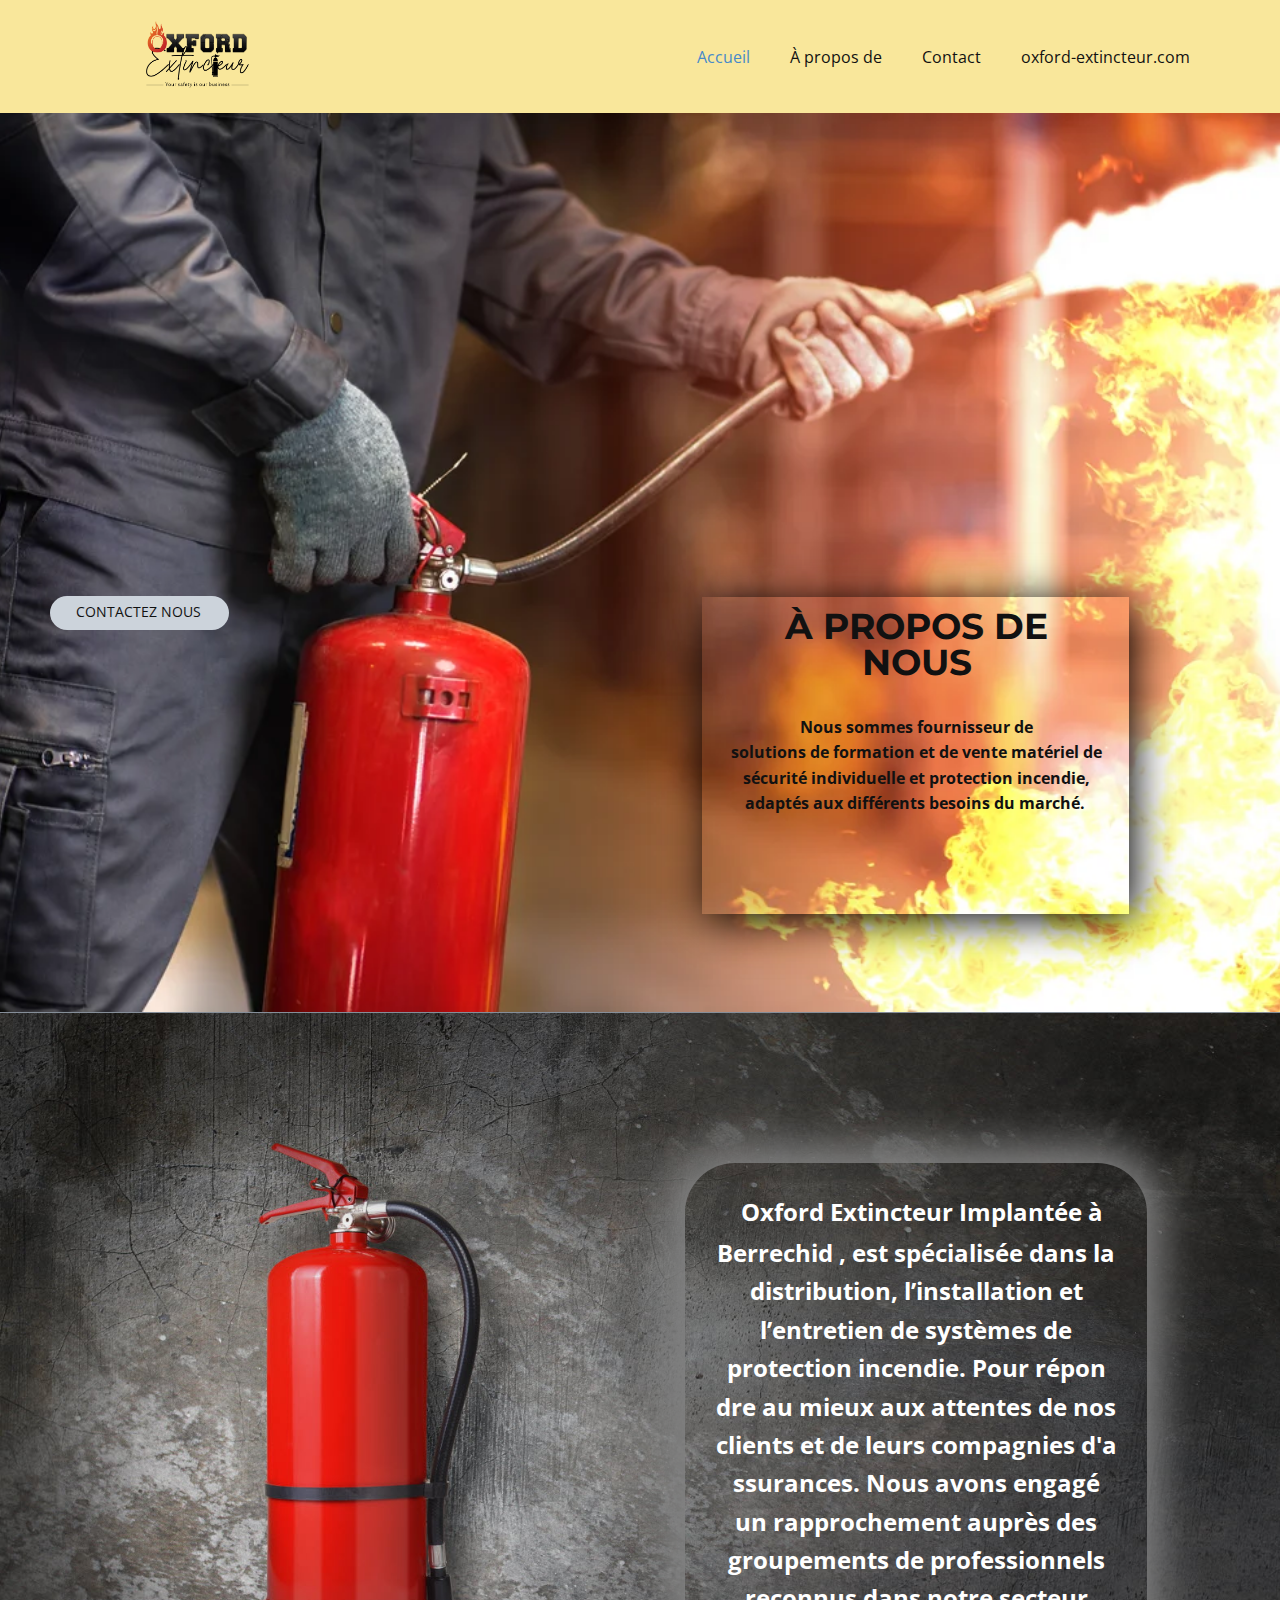
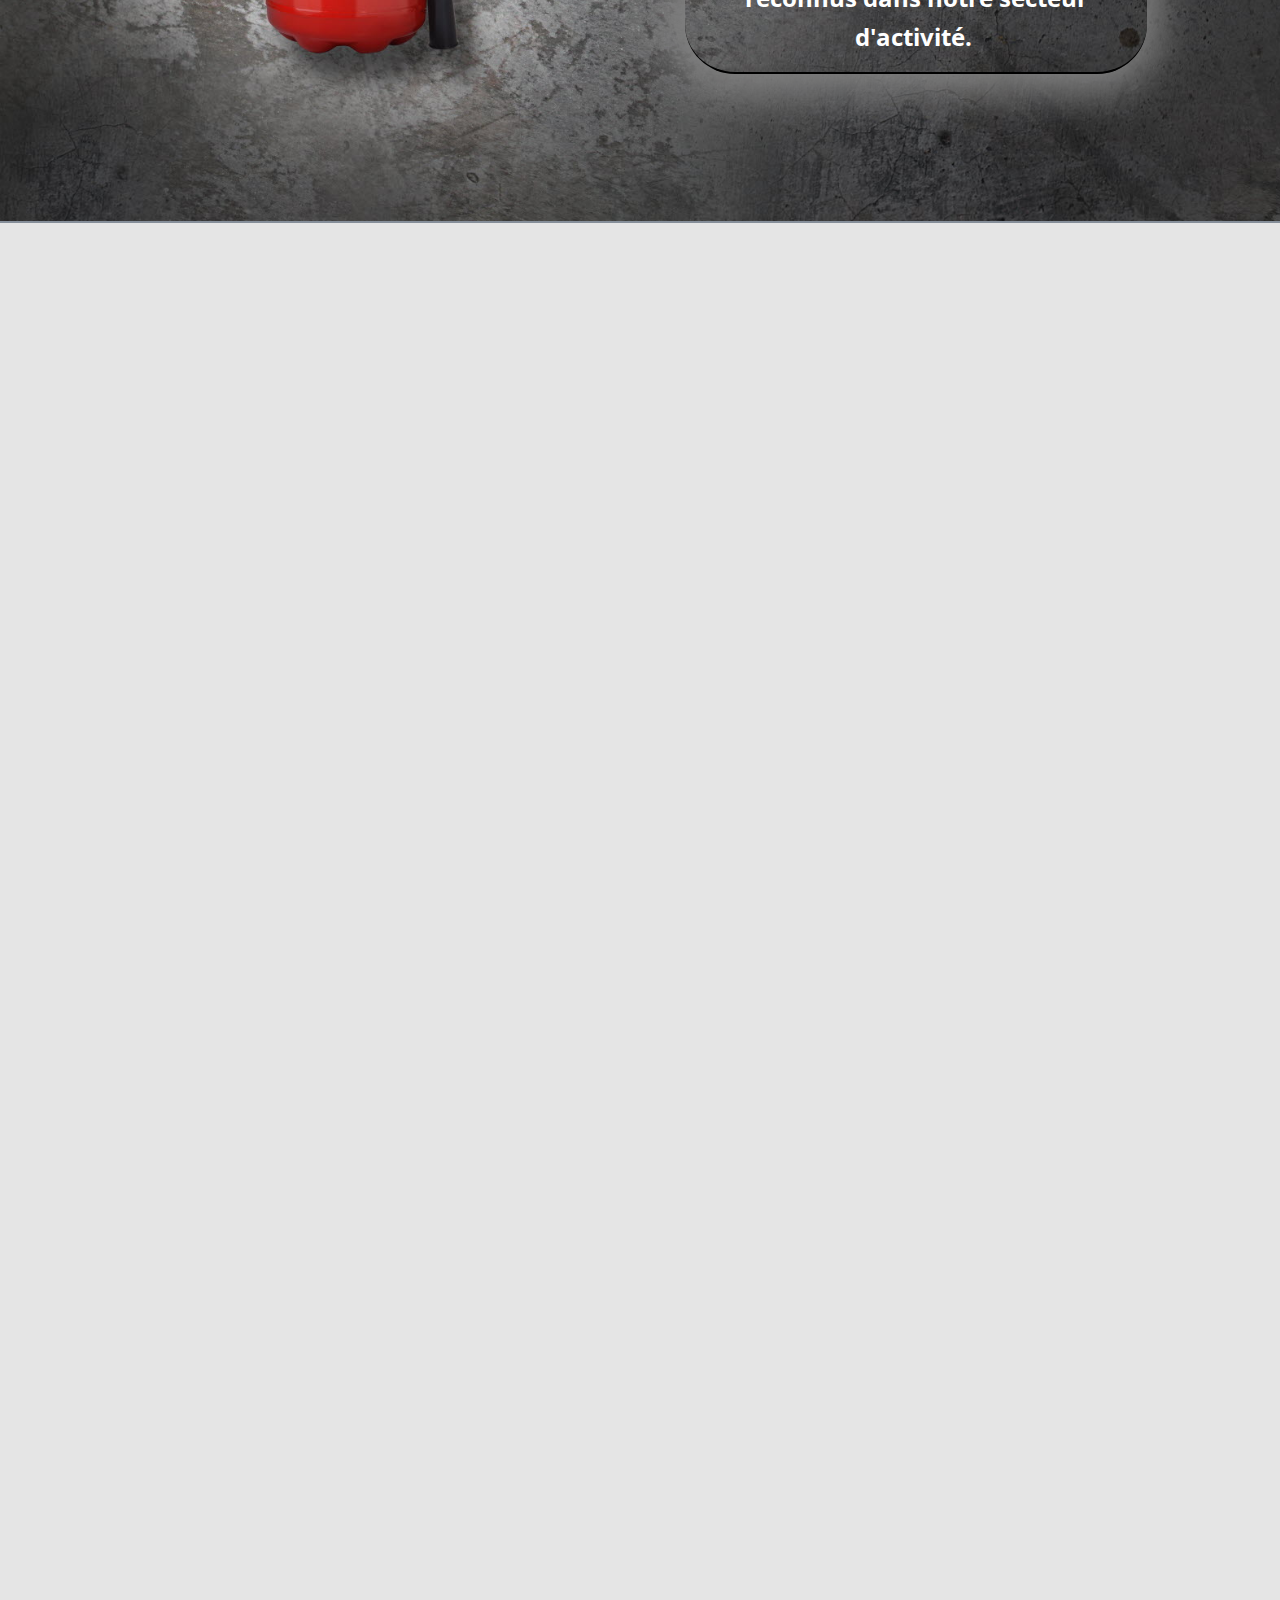
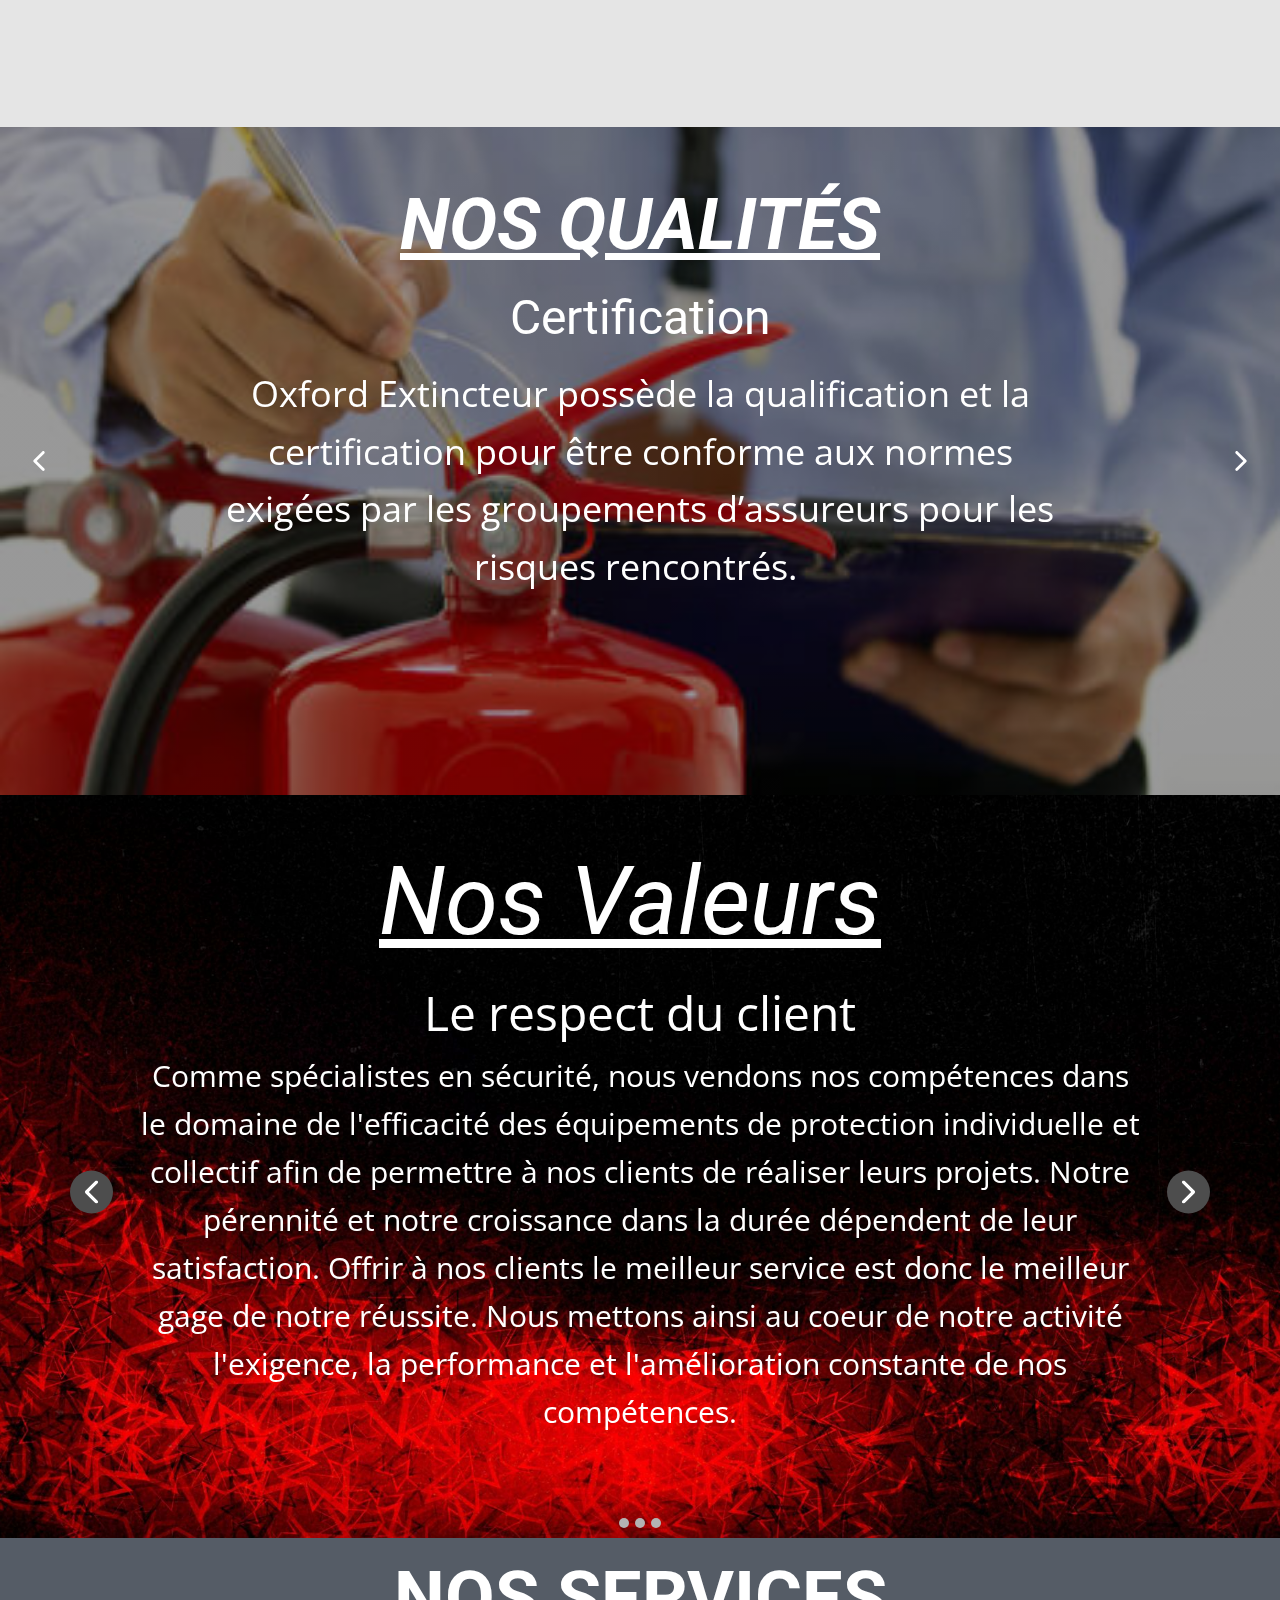
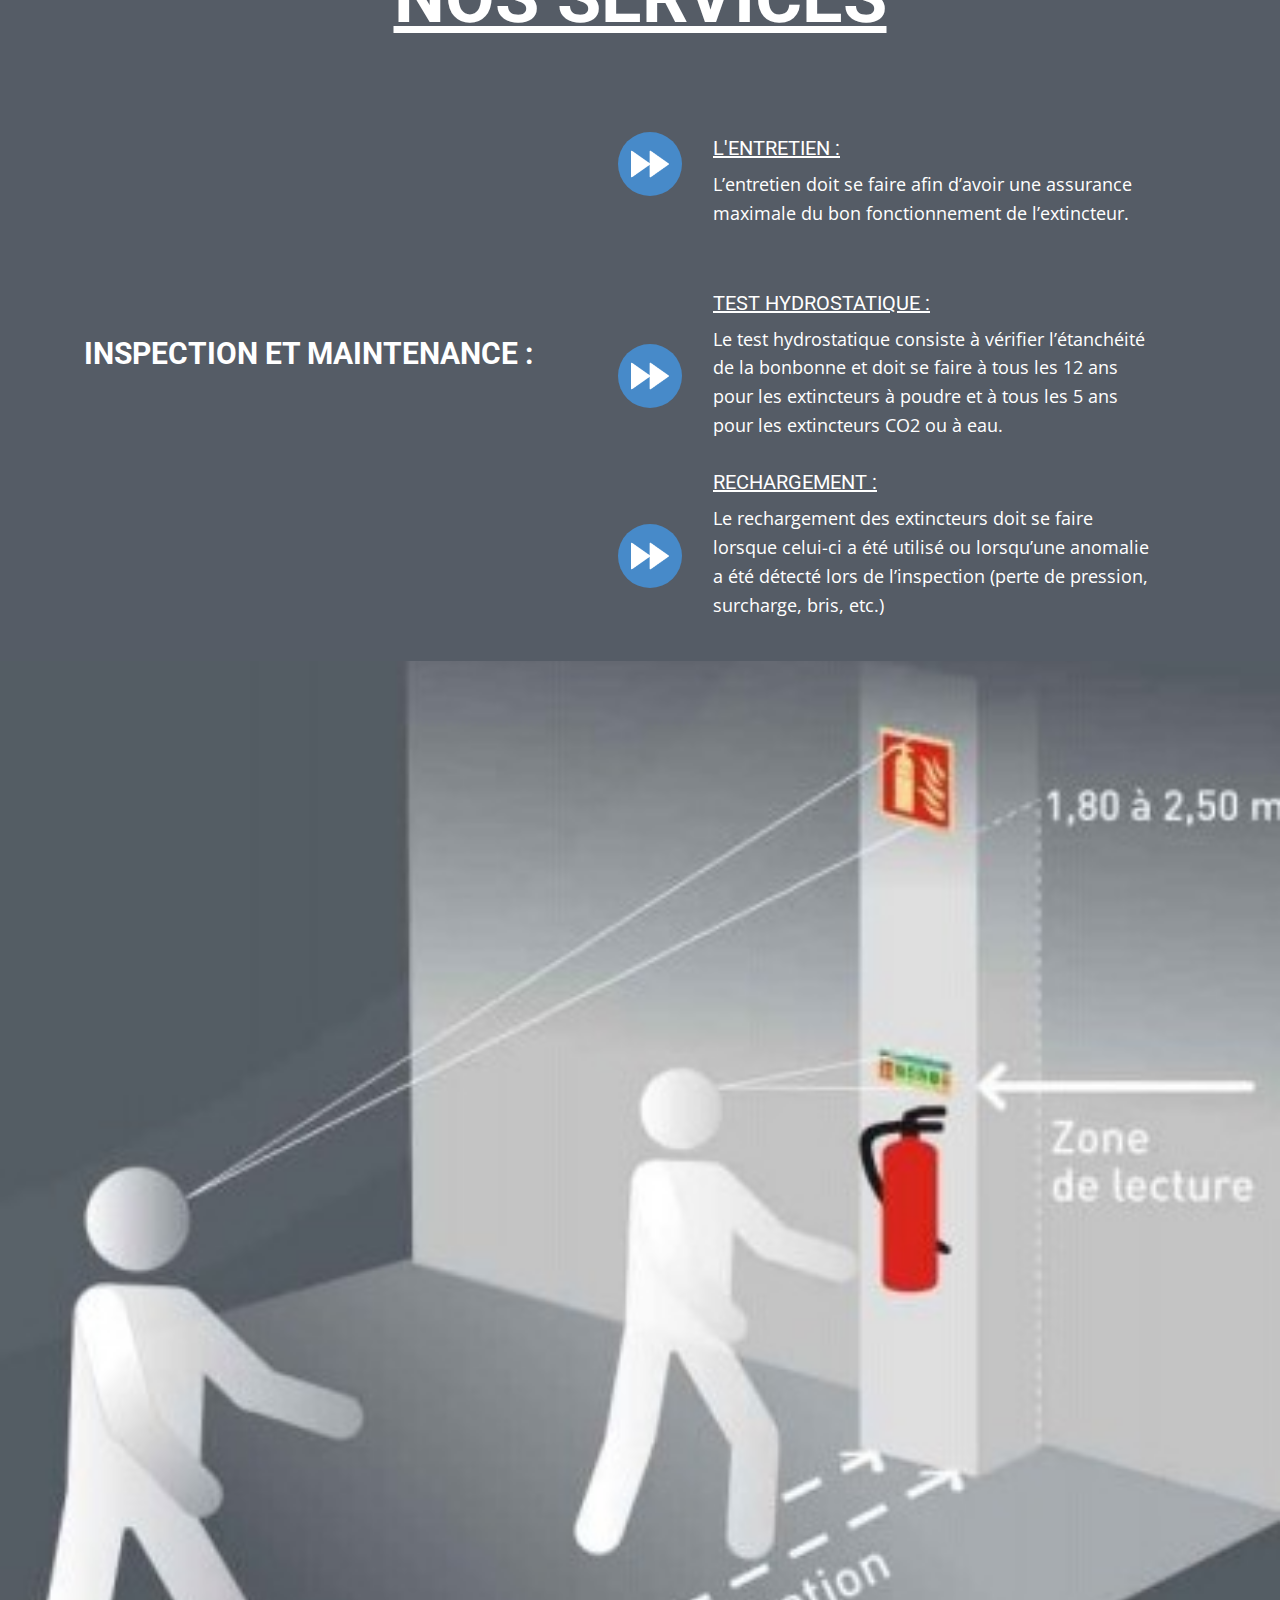
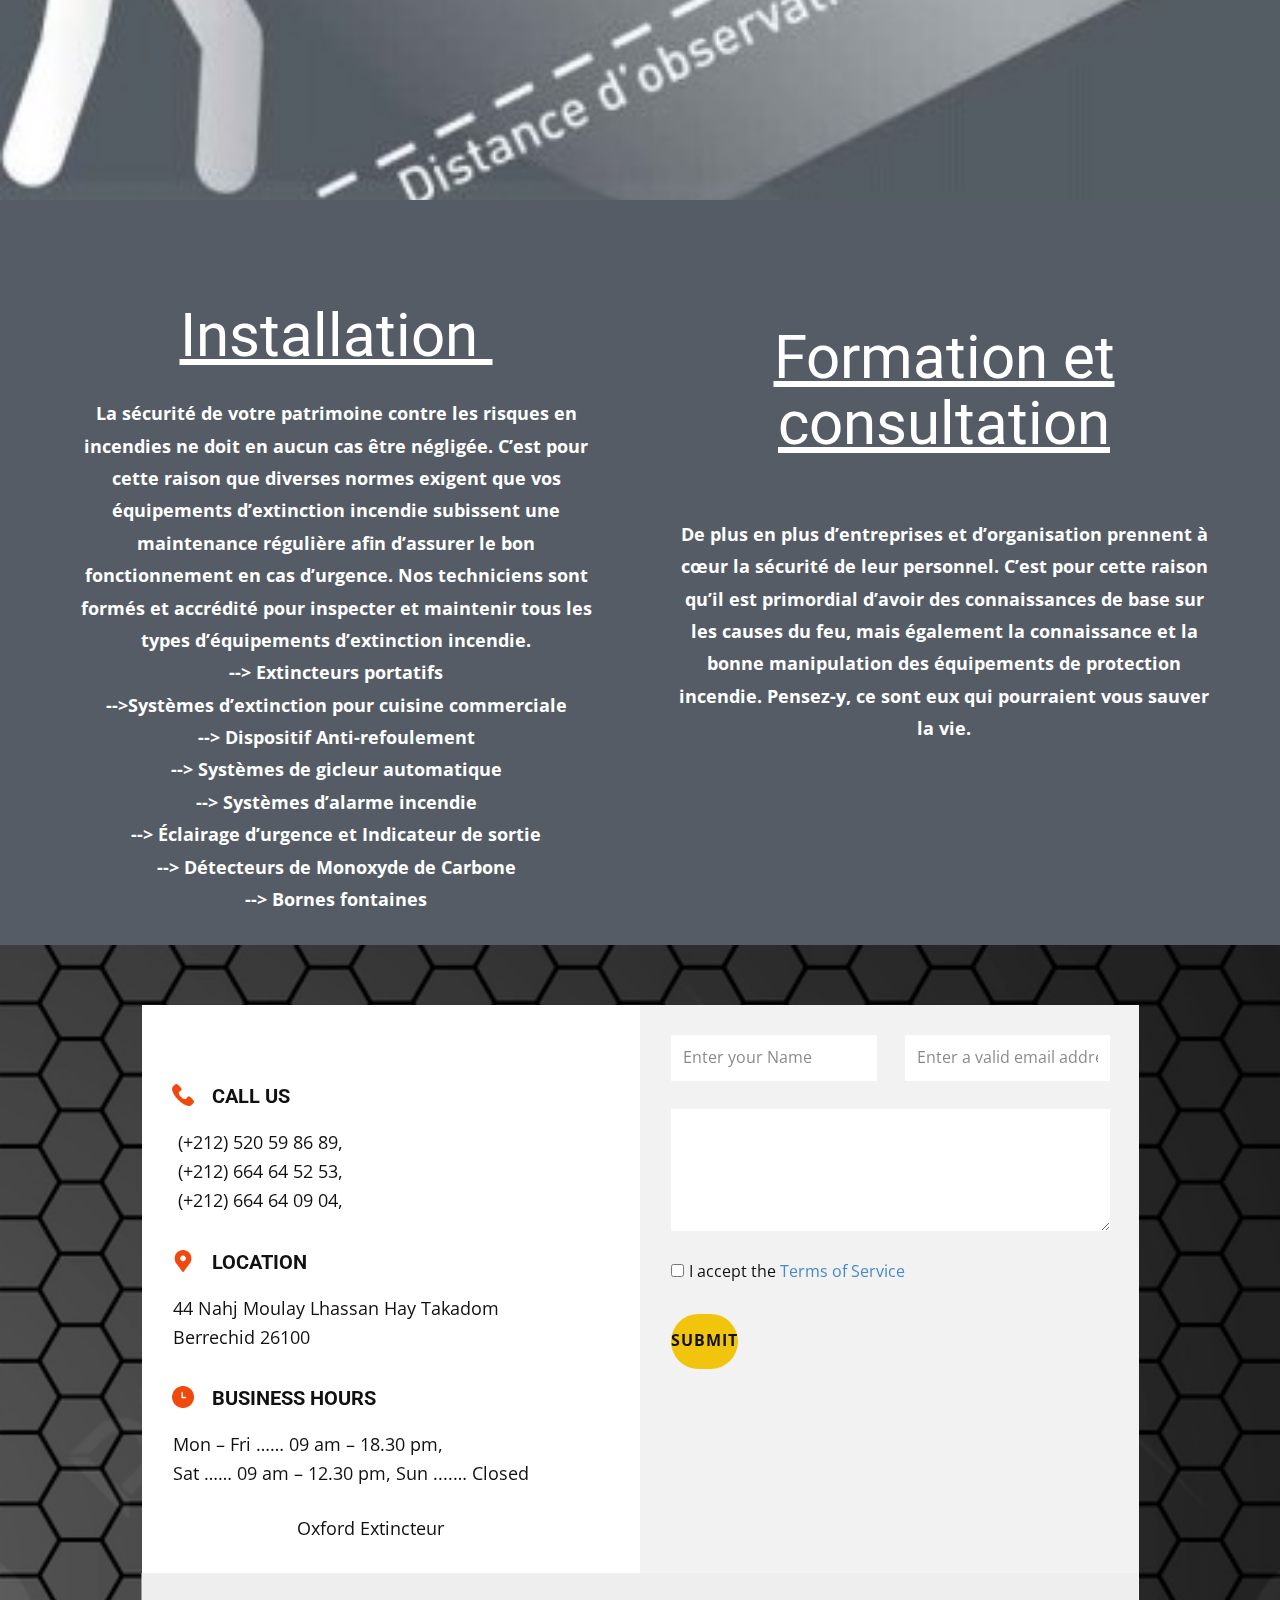
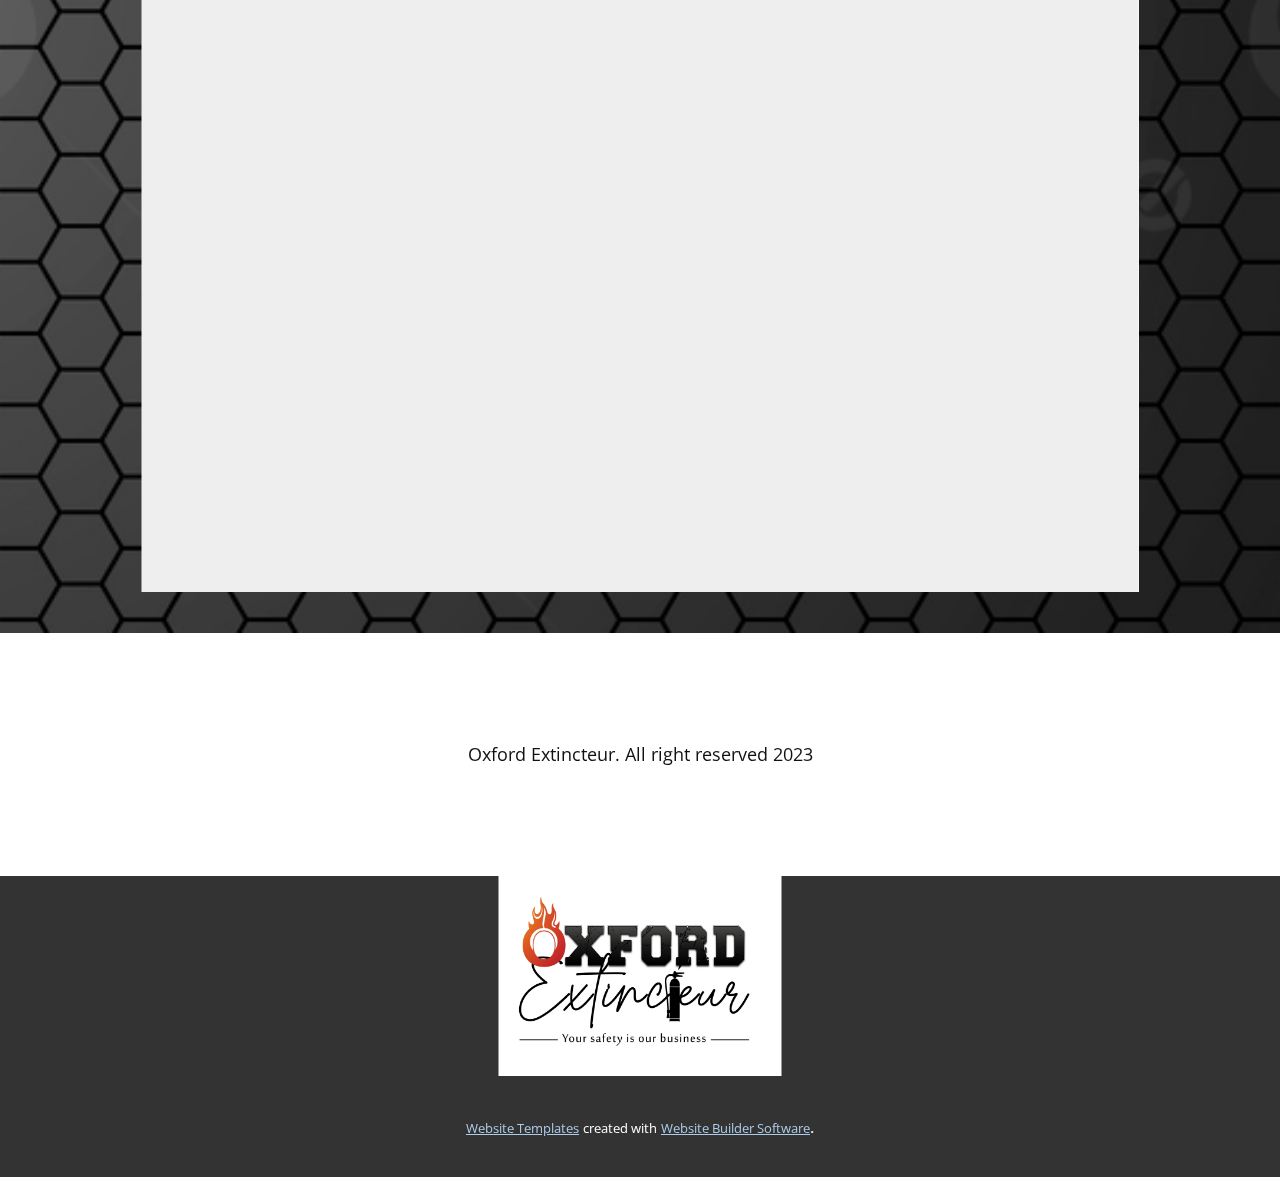
==== Accueil.html @ 71be95d6 "mycomm" ====
<!DOCTYPE html>
<html style="font-size: 16px;" lang="fr"><head>
    <meta name="viewport" content="width=device-width, initial-scale=1.0">
    <meta charset="utf-8">
    <meta name="keywords" content="Plan. Perform. Inspire., Analysis, Planning, Design, Building, Seattle FireDepartment, Follow Us">
    <meta name="description" content="">
    <title>Accueil</title>
    <link rel="stylesheet" href="nicepage.css" media="screen">
<link rel="stylesheet" href="Accueil.css" media="screen">
    <script class="u-script" type="text/javascript" src="jquery.js" defer=""></script>
    <script class="u-script" type="text/javascript" src="nicepage.js" defer=""></script>
    <meta name="generator" content="Nicepage 5.7.9, nicepage.com">
    <meta name="referrer" content="origin">
    <link id="u-theme-google-font" rel="stylesheet" href="https://fonts.googleapis.com/css?family=Roboto:100,100i,300,300i,400,400i,500,500i,700,700i,900,900i|Open+Sans:300,300i,400,400i,500,500i,600,600i,700,700i,800,800i">
    <link id="u-page-google-font" rel="stylesheet" href="https://fonts.googleapis.com/css?family=Montserrat:100,100i,200,200i,300,300i,400,400i,500,500i,600,600i,700,700i,800,800i,900,900i|Playfair+Display:400,400i,500,500i,600,600i,700,700i,800,800i,900,900i">
    
    
    
    
    
    
    
    
    
    
    <script type="application/ld+json">{
		"@context": "http://schema.org",
		"@type": "Organization",
		"name": "",
		"logo": "images/PNG-Noir.png"
}</script>
    <meta name="theme-color" content="#478ac9">
    <meta property="og:title" content="Accueil">
    <meta property="og:type" content="website">
  <meta data-intl-tel-input-cdn-path="intlTelInput/"></head>
  <body class="u-body u-xl-mode" data-lang="fr"><header class="u-clearfix u-header u-palette-3-light-2 u-header" id="sec-487e"><div class="u-clearfix u-sheet u-sheet-1">
        <a href="https://nicepage.com" class="u-image u-logo u-image-1" data-image-width="11577" data-image-height="8193">
          <img src="images/PNG-Noir.png" class="u-logo-image u-logo-image-1">
        </a>
        <nav class="u-menu u-menu-one-level u-offcanvas u-menu-1">
          <div class="menu-collapse" style="font-size: 1rem; letter-spacing: 0px;">
            <a class="u-button-style u-custom-left-right-menu-spacing u-custom-padding-bottom u-custom-top-bottom-menu-spacing u-nav-link u-text-active-palette-1-base u-text-hover-palette-2-base" href="#">
              <svg class="u-svg-link" viewBox="0 0 24 24"><use xmlns:xlink="http://www.w3.org/1999/xlink" xlink:href="#menu-hamburger"></use></svg>
              <svg class="u-svg-content" version="1.1" id="menu-hamburger" viewBox="0 0 16 16" x="0px" y="0px" xmlns:xlink="http://www.w3.org/1999/xlink" xmlns="http://www.w3.org/2000/svg"><g><rect y="1" width="16" height="2"></rect><rect y="7" width="16" height="2"></rect><rect y="13" width="16" height="2"></rect>
</g></svg>
            </a>
          </div>
          <div class="u-custom-menu u-nav-container">
            <ul class="u-nav u-unstyled u-nav-1"><li class="u-nav-item"><a class="u-button-style u-nav-link u-text-active-palette-1-base u-text-hover-palette-2-base" href="Accueil.html" style="padding: 10px 20px;">Accueil</a>
</li><li class="u-nav-item"><a class="u-button-style u-nav-link u-text-active-palette-1-base u-text-hover-palette-2-base" href="oxford-extincteur.com" style="padding: 10px 20px;">À propos de</a>
</li><li class="u-nav-item"><a class="u-button-style u-nav-link u-text-active-palette-1-base u-text-hover-palette-2-base" href="tel:0520598689" style="padding: 10px 20px;">Contact</a>
</li><li class="u-nav-item"><a class="u-button-style u-nav-link u-text-active-palette-1-base u-text-hover-palette-2-base" href="Page-1.html" style="padding: 10px 20px;">oxford-extincteur.com</a>
</li></ul>
          </div>
          <div class="u-custom-menu u-nav-container-collapse">
            <div class="u-black u-container-style u-inner-container-layout u-opacity u-opacity-95 u-sidenav">
              <div class="u-inner-container-layout u-sidenav-overflow">
                <div class="u-menu-close"></div>
                <ul class="u-align-center u-nav u-popupmenu-items u-unstyled u-nav-2"><li class="u-nav-item"><a class="u-button-style u-nav-link" href="Accueil.html">Accueil</a>
</li><li class="u-nav-item"><a class="u-button-style u-nav-link" href="oxford-extincteur.com">À propos de</a>
</li><li class="u-nav-item"><a class="u-button-style u-nav-link" href="tel:0520598689">Contact</a>
</li><li class="u-nav-item"><a class="u-button-style u-nav-link" href="Page-1.html">oxford-extincteur.com</a>
</li></ul>
              </div>
            </div>
            <div class="u-black u-menu-overlay u-opacity u-opacity-70"></div>
          </div>
        </nav>
      </div></header>
    <section class="u-clearfix u-image u-section-1" id="carousel_f0d8" data-image-width="1000" data-image-height="668">
      <div class="u-clearfix u-sheet u-sheet-1">
        <a href="tel:0520598689" class="u-btn u-btn-round u-button-style u-hover-palette-4-base u-palette-5-light-1 u-radius-50 u-btn-1">Contactez nous</a>
        <div class="u-align-center u-container-style u-group u-shape-rectangle u-group-1">
          <div class="u-container-layout u-valign-top u-container-layout-1">
            <h3 class="u-custom-font u-font-montserrat u-text u-text-1">à propos de Nous</h3>
            <p class="u-hover-feature u-text u-text-2"> Nous sommes&nbsp;fournisseur de solutions&nbsp;de&nbsp;formation&nbsp;et de vente&nbsp;matériel de sécurité individuelle&nbsp;et protection incendie,
adaptés aux différents besoins du marché.&nbsp;</p>
          </div>
        </div>
      </div>
      
    </section>
    <section class="u-align-center u-clearfix u-palette-5-dark-1 u-valign-middle u-section-2" id="carousel_028d">
      <div class="u-clearfix u-expanded-width u-layout-wrap u-layout-wrap-1">
        <div class="u-gutter-0 u-layout" style="">
          <div class="u-layout-row" style="">
            <div class="u-align-center u-container-style u-layout-cell u-palette-5-dark-1 u-size-60 u-layout-cell-1" data-animation-name="" data-animation-duration="0" data-animation-direction="">
              <div class="u-container-layout u-container-layout-1">
                <img class="u-expanded-width u-image u-image-1" src="images/arriereplan2.jpg" data-image-width="1600" data-image-height="993">
                <div class="u-border-2 u-border-black u-border-no-left u-border-no-right u-border-no-top u-container-style u-group u-preserve-proportions u-radius-50 u-shape-round u-group-1">
                  <div class="u-container-layout u-container-layout-2">
                    <p class="u-align-center u-text u-text-default u-text-1"><span class="u-icon"></span> &nbsp;​ Oxford Extincteur Implantée à Berrechid , est spécialisée dans la
di​stribution, l’installation et l’entretien de systèmes de protection incendie.
Pour rép​on​dre au mieux aux attentes de nos clients et de
leurs compagnies d'a​ssurances. Nous avons engagé un rapprochement auprès des
groupements de professionnels reconnus dans notre secteur d'activité.&nbsp;
                    </p>
                  </div>
                </div>
              </div>
            </div>
          </div>
        </div>
      </div>
    </section>
    <section class="u-align-center u-clearfix u-grey-10 u-section-3" id="carousel_981c">
      <div class="u-clearfix u-sheet u-sheet-1">
        <div class="u-shape u-shape-svg u-text-custom-color-1 u-shape-1" data-animation-name="customAnimationIn" data-animation-duration="1000" data-animation-delay="250">
          <svg class="u-svg-link" preserveAspectRatio="none" viewBox="0 0 160 160" style=""><use xmlns:xlink="http://www.w3.org/1999/xlink" xlink:href="#svg-a0bf"></use></svg>
          <svg xmlns="http://www.w3.org/2000/svg" xmlns:xlink="http://www.w3.org/1999/xlink" version="1.1" xml:space="preserve" class="u-svg-content" viewBox="0 0 160 160" x="0px" y="0px" id="svg-a0bf" style="enable-background:new 0 0 160 160;"><path d="M80,30c27.6,0,50,22.4,50,50s-22.4,50-50,50s-50-22.4-50-50S52.4,30,80,30 M80,0C35.8,0,0,35.8,0,80s35.8,80,80,80
	s80-35.8,80-80S124.2,0,80,0L80,0z"></path></svg>
        </div>
        <div class="u-border-20 u-border-custom-color-1 u-image u-image-circle u-preserve-proportions u-image-1" data-image-width="4288" data-image-height="2848" data-animation-name="customAnimationIn" data-animation-duration="1750" data-animation-direction=""></div>
        <div class="u-grey-90 u-shape u-shape-circle u-shape-2" data-animation-name="customAnimationIn" data-animation-duration="1500" data-animation-delay="500"></div>
        <div class="u-align-center u-container-align-center-lg u-container-align-center-md u-container-align-center-sm u-container-align-center-xl u-container-style u-group u-shape-rectangle u-group-1" data-animation-name="customAnimationIn" data-animation-duration="1500" data-animation-delay="250">
          <div class="u-container-layout u-container-layout-1">
            <h1 class="u-align-center u-text u-text-body-alt-color u-text-1"><b><u>Notre</u></b><u>&nbsp;vision</u>&nbsp;
            </h1>
            <p class="u-align-center u-large-text u-text u-text-body-alt-color u-text-variant u-text-2">Nous voulons faire &nbsp;non
seulement un fournisseur d’extincteurs de qualité mais aussi le premier
partenaire de la sécurité incendie au Maroc. Pour cela, nous sommes constamment
en train de développer notre offre en adaptant nos solutions aux spécifications
des clients et à l’évolution du marché. Cette relation de partenariat couvre
aussi du contenu utile et des recommandations spécifiques aux secteurs
d’activités de notre clientèle, afin de garder une relation pérenne et
encourager nos partenaires à devenir à leur tour des acteurs de la sécurité
anti-incendie.&nbsp;<br>
              <br>
              <br>&nbsp;&nbsp;
            </p>
          </div>
        </div>
        <div class="u-shape u-shape-svg u-text-custom-color-1 u-shape-3" data-animation-name="customAnimationIn" data-animation-duration="1250" data-animation-delay="500">
          <svg class="u-svg-link" preserveAspectRatio="none" viewBox="0 0 160 160" style=""><use xmlns:xlink="http://www.w3.org/1999/xlink" xlink:href="#svg-2818"></use></svg>
          <svg xmlns="http://www.w3.org/2000/svg" xmlns:xlink="http://www.w3.org/1999/xlink" version="1.1" xml:space="preserve" class="u-svg-content" viewBox="0 0 160 160" x="0px" y="0px" id="svg-2818" style="enable-background:new 0 0 160 160;"><path d="M80,30c27.6,0,50,22.4,50,50s-22.4,50-50,50s-50-22.4-50-50S52.4,30,80,30 M80,0C35.8,0,0,35.8,0,80s35.8,80,80,80
	s80-35.8,80-80S124.2,0,80,0L80,0z"></path></svg>
        </div>
      </div>
    </section>
    <section class="u-align-center u-clearfix u-valign-middle-xs u-section-4" id="sec-8fe6">
      <div id="carousel-bd35" data-interval="5000" data-u-ride="carousel" class="u-carousel u-carousel-duration-7250 u-expanded-width u-slider u-slider-1">
        <ol class="u-absolute-hcenter u-carousel-indicators u-hidden u-carousel-indicators-1">
          <li data-u-target="#carousel-bd35" class="u-active u-grey-30" data-u-slide-to="0"></li>
          <li data-u-target="#carousel-bd35" class="u-grey-30" data-u-slide-to="1"></li>
          <li data-u-target="#carousel-bd35" class="u-grey-30" data-u-slide-to="2"></li>
        </ol>
        <div class="u-carousel-inner" role="listbox">
          <div class="u-active u-align-center u-carousel-item u-container-style u-image u-shading u-slide u-image-1" data-image-width="458" data-image-height="254">
            <div class="u-container-layout u-container-layout-1">
              <h1 class="u-text u-text-1">Nos qualités</h1>
              <h2 class="u-text u-text-default u-text-2"> Certification </h2>
              <p class="u-text u-text-3">Oxford Extincteur possède la qualification et la certification pour être conforme aux
normes exigées par les groupements d’assureurs pour les risques rencontrés.&nbsp;</p>
            </div>
          </div>
          <div class="u-align-center u-carousel-item u-container-style u-image u-shading u-slide u-image-2" data-image-width="850" data-image-height="567">
            <div class="u-container-layout u-container-layout-2">
              <h1 class="u-text u-text-4">Nos qualités</h1>
              <h2 class="u-text u-text-5"> La Structure</h2>
              <p class="u-text u-text-6">Depuis sa fondation, nous
avons su nous démarquer de la compétition par nos produits de grande qualité.
Notre toute petite éq​​uipe de travail a dû travailler avec acharnement afin de
donner le service le plus complet possible.</p>
            </div>
          </div>
          <div class="u-carousel-item u-container-style u-expanded-width u-image u-slide u-image-3" data-image-width="2560" data-image-height="1145">
            <div class="u-container-layout u-container-layout-3">
              <h1 class="u-align-center u-text u-text-body-alt-color u-text-7">Nos qualités</h1>
              <h2 class="u-text u-text-body-alt-color u-text-default u-text-8"> La Spécialisation</h2>
              <p class="u-text u-text-body-alt-color u-text-9">Oxford Extincteur est spécialisé dans la
réparation, l’entretien et la vérification d’équipements de protection tel qu’extincteur
portatif, système d’alarme incendie, système automatique de cuisine, éclairage
d’urgence, gicleur automatique et la canalisation incendie.</p>
            </div>
          </div>
        </div>
        <a class="u-absolute-vcenter u-carousel-control u-carousel-control-prev u-hidden-sm u-hidden-xs u-spacing-9 u-carousel-control-1" href="#carousel-bd35" role="button" data-u-slide="prev">
          <span aria-hidden="true">
            <svg viewBox="0 0 451.847 451.847"><path d="M97.141,225.92c0-8.095,3.091-16.192,9.259-22.366L300.689,9.27c12.359-12.359,32.397-12.359,44.751,0
c12.354,12.354,12.354,32.388,0,44.748L173.525,225.92l171.903,171.909c12.354,12.354,12.354,32.391,0,44.744
c-12.354,12.365-32.386,12.365-44.745,0l-194.29-194.281C100.226,242.115,97.141,234.018,97.141,225.92z"></path></svg>
          </span>
          <span class="sr-only">
            <svg viewBox="0 0 451.847 451.847"><path d="M97.141,225.92c0-8.095,3.091-16.192,9.259-22.366L300.689,9.27c12.359-12.359,32.397-12.359,44.751,0
c12.354,12.354,12.354,32.388,0,44.748L173.525,225.92l171.903,171.909c12.354,12.354,12.354,32.391,0,44.744
c-12.354,12.365-32.386,12.365-44.745,0l-194.29-194.281C100.226,242.115,97.141,234.018,97.141,225.92z"></path></svg>
          </span>
        </a>
        <a class="u-absolute-vcenter u-carousel-control u-carousel-control-next u-hidden-sm u-hidden-xs u-spacing-9 u-carousel-control-2" href="#carousel-bd35" role="button" data-u-slide="next">
          <span aria-hidden="true">
            <svg viewBox="0 0 451.846 451.847"><path d="M345.441,248.292L151.154,442.573c-12.359,12.365-32.397,12.365-44.75,0c-12.354-12.354-12.354-32.391,0-44.744
L278.318,225.92L106.409,54.017c-12.354-12.359-12.354-32.394,0-44.748c12.354-12.359,32.391-12.359,44.75,0l194.287,194.284
c6.177,6.18,9.262,14.271,9.262,22.366C354.708,234.018,351.617,242.115,345.441,248.292z"></path></svg>
          </span>
          <span class="sr-only">
            <svg viewBox="0 0 451.846 451.847"><path d="M345.441,248.292L151.154,442.573c-12.359,12.365-32.397,12.365-44.75,0c-12.354-12.354-12.354-32.391,0-44.744
L278.318,225.92L106.409,54.017c-12.354-12.359-12.354-32.394,0-44.748c12.354-12.359,32.391-12.359,44.75,0l194.287,194.284
c6.177,6.18,9.262,14.271,9.262,22.366C354.708,234.018,351.617,242.115,345.441,248.292z"></path></svg>
          </span>
        </a>
      </div>
      <style data-mode="XXL">@media (max-width: 0px) {
  .u-block-57dd-2 {
    min-height: 613px;
  }
  .u-section-4 .u-slider-1 {
    width: 758px;
    min-height: 478px;
    height: auto;
    margin-top: 60px;
    margin-bottom: 60px;
    margin-left: auto;
    margin-right: auto;
  }
  .u-section-4 .u-carousel-indicators-1 {
    position: absolute;
    bottom: 10px;
    width: auto;
    height: auto;
  }
  .u-section-4 .u-image-1 {
    background-image: linear-gradient(0deg, rgba(0,0,0,0.4), rgba(0,0,0,0.4)), url("[data-uri]");
    background-position: 50% 50%;
  }
  .u-section-4 .u-container-layout-1 {
    padding-top: 30px;
    padding-bottom: 30px;
    padding-left: 60px;
    padding-right: 60px;
  }
  .u-section-4 .u-text-2 {
    margin-top: 0;
    margin-bottom: 0;
    margin-left: auto;
    margin-right: auto;
  }
  .u-section-4 .u-text-3 {
    width: 409px;
    margin-top: 20px;
    margin-left: auto;
    margin-right: auto;
    margin-bottom: 0;
  }
  .u-block-57dd-34 {
    border-style: none;
    font-weight: 700;
    text-transform: uppercase;
    font-size: 0.875rem;
    letter-spacing: 1px;
    background-image: none;
    margin-top: 30px;
    margin-left: auto;
    margin-right: auto;
    margin-bottom: 0;
  }
  .u-section-4 .u-image-2 {
    background-image: linear-gradient(0deg, rgba(0,0,0,0.4), rgba(0,0,0,0.4)), url("[data-uri]");
    background-position: 50% 50%;
  }
  .u-section-4 .u-container-layout-2 {
    padding-top: 30px;
    padding-bottom: 30px;
    padding-left: 60px;
    padding-right: 60px;
  }
  .u-section-4 .u-text-5 {
    margin-top: 0;
    margin-bottom: 0;
    margin-left: auto;
    margin-right: auto;
  }
  .u-section-4 .u-text-6 {
    width: 409px;
    margin-top: 20px;
    margin-left: auto;
    margin-right: auto;
    margin-bottom: 0;
  }
  .u-block-57dd-39 {
    border-style: none;
    font-weight: 700;
    text-transform: uppercase;
    font-size: 0.875rem;
    letter-spacing: 1px;
    background-image: none;
    margin-top: 30px;
    margin-left: auto;
    margin-right: auto;
    margin-bottom: 0;
  }
  .u-section-4 .u-carousel-control-1 {
    width: 38px;
    height: 38px;
    background-image: none;
    left: -58px;
    position: absolute;
    right: auto;
  }
  .u-section-4 .u-carousel-control-2 {
    width: 38px;
    height: 38px;
    background-image: none;
    left: auto;
    position: absolute;
    right: -58px;
  }
}</style>
    </section>
    <section class="u-align-center u-clearfix u-image u-section-5" id="sec-6531" data-image-width="4000" data-image-height="2250">
      <div class="u-clearfix u-sheet u-valign-bottom-xs u-sheet-1">
        <div id="carousel-5989" data-interval="5000" data-u-ride="carousel" class="u-carousel u-carousel-duration-7250 u-carousel-left u-expanded-width u-slider u-slider-1">
          <ol class="u-absolute-hcenter u-carousel-indicators u-carousel-indicators-1">
            <li data-u-target="#carousel-5989" class="u-active u-grey-30 u-shape-circle" data-u-slide-to="0" style="width: 10px; height: 10px;"></li>
            <li data-u-target="#carousel-5989" class="u-grey-30 u-shape-circle" data-u-slide-to="1" style="width: 10px; height: 10px;"></li>
            <li data-u-target="#carousel-5989" class="u-grey-30 u-shape-circle" data-u-slide-to="2" style="width: 10px; height: 10px;"></li>
          </ol>
          <div class="u-carousel-inner" role="listbox" style="">
            <div class="u-active u-align-center u-carousel-item u-container-style u-slide">
              <div class="u-container-layout u-container-layout-1">
                <h1 class="u-text u-text-body-alt-color u-title u-text-1"> Nos Valeurs<span style="font-style: italic;"></span>
                </h1>
                <p class="u-large-text u-text u-text-body-alt-color u-text-variant u-text-2">
                  <span style="font-size: 3rem;"> Le respect du client</span>
                  <br>
                  <span style="font-size: 1.875rem;">Comme spécialistes en sécurité,
nous vendons nos compétences dans le domaine de l'efficacité des équipements de
protection individuelle et collectif afin de permettre à nos clients de
réaliser leurs projets.
Notre pérennité et notre
croissance dans la durée dépendent de leur satisfaction. Offrir à nos clients
le meilleur service est donc le meilleur gage de notre réussite.
Nous
mettons ainsi au coeur de notre activité l'exigence, la performance et
l'amélioration constante de nos compétences.</span>
                </p>
              </div>
            </div>
            <div class="u-align-center u-carousel-item u-container-style u-slide">
              <div class="u-container-layout u-container-layout-2">
                <h1 class="u-text u-text-body-alt-color u-title u-text-3"> Nos Valeurs<span style="font-style: italic;"></span>
                </h1>
                <p class="u-large-text u-text u-text-body-alt-color u-text-variant u-text-4">
                  <span style="font-size: 3rem;">Le respect des personnes</span>
                  <br> Notre
volonté est de favoriser des relations positives avec tous nos interlocuteurs.
Nous le faisons dans un&nbsp;esprit d’honnêteté&nbsp;et de
respect mutuel pour établir un dialogue profitable à tous.
Avec
nos collaborateurs, nous recherchons le développement et l’épanouissement de chacun au sein de l’entreprise, dans l’exercice de ses responsabilités.&nbsp;
                </p>
              </div>
            </div>
            <div class="u-align-center u-carousel-item u-container-style u-slide">
              <div class="u-container-layout u-container-layout-3">
                <p class="u-align-center u-large-text u-text u-text-body-alt-color u-text-variant u-text-5">
                  <span style="font-size: 3rem;">
                    <span style="font-weight: 700;">Le respect de l'environnement</span>
                  </span>
                  <br>
                  <span style="font-size: 1.875rem;"></span>
                  <span style="font-size: 1.875rem;">L'environnement
est au coeur de notre vision.
Nous sommes d'autant plus conscients des conséquences négatives d'une
croissance menée sans discernement.&nbsp;Nous adhérons donc pleinement aux
principes du développement durable qui constitue un pilier de l'entreprise
d'aujourdhui.&nbsp;Notre responsabilité est de fournir à nos clients
des solutions toujours plus respectueuses du milieu naturel.&nbsp;Dans
le fonctionnement général de notre activité, nous cherchons à réduire au
maximum notre empreinte écologique.</span>
                </p>
                <h1 class="u-text u-text-body-alt-color u-title u-text-6"> Nos Valeurs<span style="font-style: italic;"></span>
                </h1>
              </div>
            </div>
          </div>
          <a class="u-absolute-vcenter u-carousel-control u-carousel-control-prev u-grey-70 u-hidden-xs u-icon-circle u-spacing-10 u-carousel-control-1" href="#carousel-5989" role="button" data-u-slide="prev">
            <span aria-hidden="true">
              <svg viewBox="0 0 451.847 451.847"><path d="M97.141,225.92c0-8.095,3.091-16.192,9.259-22.366L300.689,9.27c12.359-12.359,32.397-12.359,44.751,0
c12.354,12.354,12.354,32.388,0,44.748L173.525,225.92l171.903,171.909c12.354,12.354,12.354,32.391,0,44.744
c-12.354,12.365-32.386,12.365-44.745,0l-194.29-194.281C100.226,242.115,97.141,234.018,97.141,225.92z"></path></svg>
            </span>
            <span class="sr-only">
              <svg viewBox="0 0 451.847 451.847"><path d="M97.141,225.92c0-8.095,3.091-16.192,9.259-22.366L300.689,9.27c12.359-12.359,32.397-12.359,44.751,0
c12.354,12.354,12.354,32.388,0,44.748L173.525,225.92l171.903,171.909c12.354,12.354,12.354,32.391,0,44.744
c-12.354,12.365-32.386,12.365-44.745,0l-194.29-194.281C100.226,242.115,97.141,234.018,97.141,225.92z"></path></svg>
            </span>
          </a>
          <a class="u-absolute-vcenter u-carousel-control u-carousel-control-next u-grey-70 u-hidden-xs u-icon-circle u-spacing-10 u-carousel-control-2" href="#carousel-5989" role="button" data-u-slide="next">
            <span aria-hidden="true">
              <svg viewBox="0 0 451.846 451.847"><path d="M345.441,248.292L151.154,442.573c-12.359,12.365-32.397,12.365-44.75,0c-12.354-12.354-12.354-32.391,0-44.744
L278.318,225.92L106.409,54.017c-12.354-12.359-12.354-32.394,0-44.748c12.354-12.359,32.391-12.359,44.75,0l194.287,194.284
c6.177,6.18,9.262,14.271,9.262,22.366C354.708,234.018,351.617,242.115,345.441,248.292z"></path></svg>
            </span>
            <span class="sr-only">
              <svg viewBox="0 0 451.846 451.847"><path d="M345.441,248.292L151.154,442.573c-12.359,12.365-32.397,12.365-44.75,0c-12.354-12.354-12.354-32.391,0-44.744
L278.318,225.92L106.409,54.017c-12.354-12.359-12.354-32.394,0-44.748c12.354-12.359,32.391-12.359,44.75,0l194.287,194.284
c6.177,6.18,9.262,14.271,9.262,22.366C354.708,234.018,351.617,242.115,345.441,248.292z"></path></svg>
            </span>
          </a>
        </div>
      </div>
      <style data-mode="XXL">@media (max-width: 0px) {
   .u-section-5 {
    background-image: none;
  }
  .u-section-5 .u-sheet-1 {
    min-height: 579px;
  }
  .u-section-5 .u-slider-1 {
    min-height: 480px;
    width: 763px;
    margin-top: 50px;
    margin-bottom: 50px;
    margin-left: auto;
    margin-right: auto;
  }
  .u-section-5 .u-carousel-indicators-1 {
    position: absolute;
    bottom: 10px;
    width: auto;
    height: auto;
  }
  .u-section-5 .u-container-layout-1 {
    padding-top: 30px;
    padding-bottom: 30px;
    padding-left: 80px;
    padding-right: 80px;
  }
  .u-block-98ad-18 {
    width: 83px;
    height: 83px;
    background-image: url("[data-uri]");
    background-position: 50% 50%;
    margin-top: 0;
    margin-bottom: 0;
    margin-left: auto;
    margin-right: auto;
  }
  .u-section-5 .u-text-2 {
    margin-top: 20px;
    margin-left: 0;
    margin-right: 0;
    margin-bottom: 0;
    font-size: 1.25rem;
  }
  .u-block-98ad-16 {
    font-weight: 700;
    margin-top: 35px;
    margin-left: auto;
    margin-right: auto;
    margin-bottom: 0;
  }
  .u-block-98ad-17 {
    font-size: 1rem;
    font-weight: 400;
    margin-top: 15px;
    margin-left: auto;
    margin-right: auto;
    margin-bottom: 0;
  }
  .u-section-5 .u-container-layout-2 {
    padding-top: 30px;
    padding-bottom: 30px;
    padding-left: 80px;
    padding-right: 80px;
  }
  .u-block-98ad-21 {
    width: 83px;
    height: 83px;
    background-image: url("[data-uri]");
    background-position: 50% 50%;
    margin-top: 0;
    margin-bottom: 0;
    margin-left: auto;
    margin-right: auto;
  }
  .u-section-5 .u-text-4 {
    margin-top: 20px;
    margin-left: 0;
    margin-right: 0;
    margin-bottom: 0;
    font-size: 1.25rem;
  }
  .u-block-98ad-23 {
    font-weight: 700;
    margin-top: 35px;
    margin-left: auto;
    margin-right: auto;
    margin-bottom: 0;
  }
  .u-block-98ad-24 {
    font-size: 1rem;
    font-weight: 400;
    margin-top: 15px;
    margin-left: auto;
    margin-right: auto;
    margin-bottom: 0;
  }
  .u-section-5 .u-carousel-control-1 {
    width: 43px;
    height: 43px;
    background-image: none;
  }
  .u-section-5 .u-carousel-control-2 {
    width: 43px;
    height: 43px;
    background-image: none;
    left: auto;
    position: absolute;
    right: 0;
  }
}</style>
    </section>
    <section class="u-clearfix u-palette-5-dark-2 u-section-6" id="sec-11e0">
      <div class="u-clearfix u-sheet u-sheet-1">
        <h1 class="u-text u-text-default u-text-1"><b><u>NOS
SERVICES</u></b>
        </h1>
        <div class="u-expanded-width-xs u-list u-list-1">
          <div class="u-repeater u-repeater-1">
            <div class="u-container-style u-list-item u-repeater-item">
              <div class="u-container-layout u-similar-container u-container-layout-1">
                <h5 class="u-align-center-xs u-text u-text-2"> L'ENTRETIEN :</h5>
                <p class="u-text u-text-3">L’entretien doit se faire afin d’avoir une assurance maximale du bon fonctionnement de
l’extincteur.</p><span class="u-file-icon u-icon u-icon-circle u-palette-1-base u-text-white u-icon-1"><img src="images/149660-7a6e120c.png" alt=""></span>
              </div>
            </div>
            <div class="u-container-style u-list-item u-repeater-item">
              <div class="u-container-layout u-similar-container u-container-layout-2">
                <h5 class="u-align-center-xs u-text u-text-4"> TEST HYDROSTATIQUE :</h5>
                <p class="u-text u-text-5"> Le&nbsp;test hydrostatique&nbsp;consiste à vérifier l’étanchéité de la bonbonne et doit se
faire à tous les 12 ans pour les extincteurs à poudre&nbsp;et&nbsp;à&nbsp;tous
les 5 ans pour les extincteurs CO2&nbsp;ou à eau.&nbsp;</p><span class="u-file-icon u-icon u-icon-circle u-palette-1-base u-text-white u-icon-2"><img src="images/149660-7a6e120c.png" alt=""></span>
              </div>
            </div>
            <div class="u-container-style u-list-item u-repeater-item">
              <div class="u-container-layout u-similar-container u-container-layout-3">
                <h5 class="u-align-center-xs u-text u-text-6"> RECHARGEMENT :</h5>
                <p class="u-text u-text-7"> Le&nbsp;rechargement<i>&nbsp;</i>des extincteurs doit se faire lorsque celui-ci a été utilisé ou lorsqu’une
anomalie a été détecté lors de l’inspection (perte de pression, surcharge,
bris,&nbsp;etc.)
                </p><span class="u-file-icon u-icon u-icon-circle u-palette-1-base u-text-white u-icon-3"><img src="images/149660-7a6e120c.png" alt=""></span>
              </div>
            </div>
          </div>
        </div>
        <h5 class="u-align-center-xs u-text u-text-8"> Inspection et maintenance :</h5>
      </div>
    </section>
    <section class="u-align-center-lg u-align-center-md u-align-center-xl u-align-left-sm u-align-left-xs u-clearfix u-palette-5-dark-2 u-section-7" id="carousel_d91b">
      <img class="u-expanded-width u-image u-image-1" src="images/Installation-extincteur-niveau1.jpg" data-image-width="413" data-image-height="391">
      <div class="u-container-align-center u-container-style u-group u-palette-5-dark-2 u-shape-rectangle u-group-1">
        <div class="u-container-layout u-container-layout-1">
          <h2 class="u-align-center u-text u-text-1"> Installation&nbsp;</h2>
          <p class="u-align-center u-text u-text-2">
            <span style="font-weight: 700;"></span> La
sécurité de votre patrimoine contre les risques en incendies ne doit en aucun
cas être négligée. C’est pour cette raison que diverses normes exigent que vos
équipements d’extinction incendie subissent une maintenance régulière afin
d’assurer le bon fonctionnement en cas d’urgence. Nos techniciens sont formés
et accrédité pour inspecter et maintenir tous les types d’équipements
d’extinction incendie. <br>--&gt; Extincteurs
     portatifs<br>--&gt;Systèmes
     d’extinction pour cuisine commerciale<br>--&gt; Dispositif
     Anti-refoulement<br>--&gt; Systèmes
     de gicleur automatique<br>--&gt; Systèmes
     d’alarme incendie<br>--&gt; Éclairage
     d’urgence et Indicateur de sortie<br>--&gt; Détecteurs
     de Monoxyde de Carbone<br>--&gt; Bornes
     fontaines
          </p>
        </div>
      </div>
      <div class="u-align-center u-container-align-center u-container-style u-group u-palette-5-dark-2 u-shape-rectangle u-group-2">
        <div class="u-container-layout u-container-layout-2">
          <h2 class="u-text u-text-3"> Formation et
consultation </h2>
          <p class="u-text u-text-4">
            <span style="font-weight: 700;"></span>
            <br>De plus
en plus d’entreprises et d’organisation prennent à cœur la sécurité de leur
personnel. C’est pour cette raison qu’il est primordial d’avoir des connaissances
de base sur les causes du feu, mais également la connaissance et la bonne
manipulation des équipements de protection incendie. Pensez-y, ce sont eux qui
pourraient vous sauver la vie.
          </p>
        </div>
      </div>
    </section>
    <section class="u-clearfix u-image u-section-8" id="carousel_f4fe" data-image-width="1200" data-image-height="563">
      <div class="u-clearfix u-sheet u-sheet-1">
        <div class="u-clearfix u-expanded-width-xs u-gutter-0 u-layout-wrap u-layout-wrap-1">
          <div class="u-layout">
            <div class="u-layout-row">
              <div class="u-align-left u-container-style u-layout-cell u-size-30 u-white u-layout-cell-1">
                <div class="u-container-layout u-container-layout-1">
                  <div class="u-expanded-width u-list u-list-1">
                    <div class="u-repeater u-repeater-1">
                      <div class="u-container-style u-list-item u-repeater-item u-shape-rectangle">
                        <div class="u-container-layout u-similar-container u-container-layout-2"><span class="u-file-icon u-icon u-text-palette-2-base u-icon-1"><img src="images/ce131fa2-9b26-4c33-a9f7-aff3357242a7-13ef7e31.png" alt=""></span>
                          <h5 class="u-text u-text-1">Call Us</h5>
                          <p class="u-text u-text-2">&nbsp;(+212) 520 59 86 89,<br>&nbsp;(+212) 664 64 52 53,&nbsp;<br>&nbsp;(+212) 664 64 09 04,
                          </p>
                        </div>
                      </div>
                      <div class="u-container-style u-list-item u-repeater-item u-shape-rectangle">
                        <div class="u-container-layout u-similar-container u-container-layout-3"><span class="u-file-icon u-icon u-text-palette-2-base u-icon-2"><img src="images/450016-36ac7249.png" alt=""></span>
                          <h5 class="u-text u-text-3">Location</h5>
                          <p class="u-text u-text-4">44 Nahj Moulay Lhassan Hay Takadom Berrechid 26100</p>
                        </div>
                      </div>
                      <div class="u-container-style u-list-item u-repeater-item u-shape-rectangle">
                        <div class="u-container-layout u-similar-container u-container-layout-4"><span class="u-file-icon u-icon u-text-palette-2-base u-icon-3"><img src="images/447114-74ae64c0.png" alt=""></span>
                          <h5 class="u-text u-text-5">Business Hours</h5>
                          <p class="u-text u-text-6">Mon – Fri …… 09 am – 18.30 pm,&nbsp;<br>Sat …… 09 am – 12.30 pm, Sun ....… Closed
                          </p>
                        </div>
                      </div>
                    </div>
                  </div>
                  <p class="u-text u-text-7">&nbsp; &nbsp; &nbsp; &nbsp; &nbsp; &nbsp; &nbsp; &nbsp; &nbsp; &nbsp; &nbsp; &nbsp; &nbsp;Oxford Extincteur</p>
                </div>
              </div>
              <div class="u-align-center u-container-style u-grey-5 u-layout-cell u-size-30 u-layout-cell-2" data-animation-name="" data-animation-duration="0" data-animation-delay="0" data-animation-direction="">
                <div class="u-container-layout u-container-layout-5">
                  <div class="u-align-left u-form u-form-1">
                    <form action="https://forms.nicepagesrv.com/v2/form/process" class="u-clearfix u-form-spacing-28 u-form-vertical u-inner-form" style="padding: 0px;" source="email" name="form">
                      <div class="u-form-group u-form-name u-form-partition-factor-2">
                        <label for="name-5a14" class="u-form-control-hidden u-label" wfd-invisible="true">Name</label>
                        <input type="text" placeholder="Enter your Name" id="name-5a14" name="name" class="u-border-none u-input u-input-rectangle" required="">
                      </div>
                      <div class="u-form-email u-form-group u-form-partition-factor-2">
                        <label for="email-5a14" class="u-form-control-hidden u-label" wfd-invisible="true">Email</label>
                        <input type="email" placeholder="Enter a valid email address" id="email-5a14" name="email" class="u-border-none u-input u-input-rectangle" required="">
                      </div>
                      <div class="u-form-group u-form-message">
                        <label for="message-5a14" class="u-form-control-hidden u-label" wfd-invisible="true">Message</label>
                        <textarea placeholder="" rows="4" cols="50" id="message-5a14" name="message" class="u-border-none u-input u-input-rectangle" required=""></textarea>
                      </div>
                      <div class="u-form-agree u-form-group">
                        <label class="u-block-1bd3-45 u-field-label" style=""></label>
                        <input type="checkbox" id="agree-5f06" name="agree" class="u-agree-checkbox u-field-input" required="">
                        <label for="agree-5f06" class="u-agree-label u-field-label">I accept the <a class="u-active-none u-border-none u-btn u-button-link u-button-style u-hover-none u-none u-text-palette-1-base u-btn-1" href="#">Terms of Service</a>
                        </label>
                      </div>
                      <div class="u-align-left u-form-group u-form-submit">
                        <a href="#" class="u-active-black u-border-none u-btn u-btn-round u-btn-submit u-button-style u-hover-black u-palette-3-base u-radius-50 u-btn-2">Submit</a>
                        <input type="submit" value="submit" class="u-form-control-hidden" wfd-invisible="true">
                      </div>
                      <div class="u-form-send-message u-form-send-success" wfd-invisible="true"> Thank you! Your message has been sent. </div>
                      <div class="u-form-send-error u-form-send-message" wfd-invisible="true"> Unable to send your message. Please fix errors then try again. </div>
                      <input type="hidden" value="" name="recaptchaResponse" wfd-invisible="true">
                      <input type="hidden" name="formServices" value="f6e8021523f16cb0e3ef88e32d2ed163">
                    </form>
                  </div>
                </div>
              </div>
            </div>
          </div>
        </div>
        <div class="u-align-center u-container-style u-expanded-width-xs u-group u-white u-group-1">
          <div class="u-container-layout u-container-layout-6">
            <h2 class="u-custom-font u-font-playfair-display u-text u-text-default u-text-8">Follow Us</h2>
            <img class="u-image u-image-contain u-image-default u-image-1" src="images/JPG-Noir.jpg" alt="" data-image-width="11577" data-image-height="8193">
            <div class="u-social-icons u-spacing-20 u-social-icons-1">
              <a class="u-social-url" title="facebook" target="_blank" href=""><span class="u-icon u-social-facebook u-social-icon u-icon-4"><svg class="u-svg-link" preserveAspectRatio="xMidYMin slice" viewBox="0 0 112 112" style=""><use xmlns:xlink="http://www.w3.org/1999/xlink" xlink:href="#svg-51ad"></use></svg><svg class="u-svg-content" viewBox="0 0 112 112" x="0" y="0" id="svg-51ad"><circle fill="currentColor" cx="56.1" cy="56.1" r="55"></circle><path fill="#FFFFFF" d="M73.5,31.6h-9.1c-1.4,0-3.6,0.8-3.6,3.9v8.5h12.6L72,58.3H60.8v40.8H43.9V58.3h-8V43.9h8v-9.2
            c0-6.7,3.1-17,17-17h12.5v13.9H73.5z"></path></svg></span>
              </a>
              <a class="u-social-url" title="twitter" target="_blank" href=""><span class="u-icon u-social-icon u-social-twitter u-icon-5"><svg class="u-svg-link" preserveAspectRatio="xMidYMin slice" viewBox="0 0 112 112" style=""><use xmlns:xlink="http://www.w3.org/1999/xlink" xlink:href="#svg-050c"></use></svg><svg class="u-svg-content" viewBox="0 0 112 112" x="0" y="0" id="svg-050c"><circle fill="currentColor" class="st0" cx="56.1" cy="56.1" r="55"></circle><path fill="#FFFFFF" d="M83.8,47.3c0,0.6,0,1.2,0,1.7c0,17.7-13.5,38.2-38.2,38.2C38,87.2,31,85,25,81.2c1,0.1,2.1,0.2,3.2,0.2
            c6.3,0,12.1-2.1,16.7-5.7c-5.9-0.1-10.8-4-12.5-9.3c0.8,0.2,1.7,0.2,2.5,0.2c1.2,0,2.4-0.2,3.5-0.5c-6.1-1.2-10.8-6.7-10.8-13.1
            c0-0.1,0-0.1,0-0.2c1.8,1,3.9,1.6,6.1,1.7c-3.6-2.4-6-6.5-6-11.2c0-2.5,0.7-4.8,1.8-6.7c6.6,8.1,16.5,13.5,27.6,14
            c-0.2-1-0.3-2-0.3-3.1c0-7.4,6-13.4,13.4-13.4c3.9,0,7.3,1.6,9.8,4.2c3.1-0.6,5.9-1.7,8.5-3.3c-1,3.1-3.1,5.8-5.9,7.4
            c2.7-0.3,5.3-1,7.7-2.1C88.7,43,86.4,45.4,83.8,47.3z"></path></svg></span>
              </a>
              <a class="u-social-url" title="instagram" target="_blank" href=""><span class="u-icon u-social-icon u-social-instagram u-icon-6"><svg class="u-svg-link" preserveAspectRatio="xMidYMin slice" viewBox="0 0 112 112" style=""><use xmlns:xlink="http://www.w3.org/1999/xlink" xlink:href="#svg-44bd"></use></svg><svg class="u-svg-content" viewBox="0 0 112 112" x="0" y="0" id="svg-44bd"><circle fill="currentColor" cx="56.1" cy="56.1" r="55"></circle><path fill="#FFFFFF" d="M55.9,38.2c-9.9,0-17.9,8-17.9,17.9C38,66,46,74,55.9,74c9.9,0,17.9-8,17.9-17.9C73.8,46.2,65.8,38.2,55.9,38.2
            z M55.9,66.4c-5.7,0-10.3-4.6-10.3-10.3c-0.1-5.7,4.6-10.3,10.3-10.3c5.7,0,10.3,4.6,10.3,10.3C66.2,61.8,61.6,66.4,55.9,66.4z"></path><path fill="#FFFFFF" d="M74.3,33.5c-2.3,0-4.2,1.9-4.2,4.2s1.9,4.2,4.2,4.2s4.2-1.9,4.2-4.2S76.6,33.5,74.3,33.5z"></path><path fill="#FFFFFF" d="M73.1,21.3H38.6c-9.7,0-17.5,7.9-17.5,17.5v34.5c0,9.7,7.9,17.6,17.5,17.6h34.5c9.7,0,17.5-7.9,17.5-17.5V38.8
            C90.6,29.1,82.7,21.3,73.1,21.3z M83,73.3c0,5.5-4.5,9.9-9.9,9.9H38.6c-5.5,0-9.9-4.5-9.9-9.9V38.8c0-5.5,4.5-9.9,9.9-9.9h34.5
            c5.5,0,9.9,4.5,9.9,9.9V73.3z"></path></svg></span>
              </a>
              <a class="u-social-url" title="linkedin" target="_blank" href="#"><span class="u-icon u-social-icon u-social-linkedin u-icon-7"><svg class="u-svg-link" preserveAspectRatio="xMidYMin slice" viewBox="0 0 112 112" style=""><use xmlns:xlink="http://www.w3.org/1999/xlink" xlink:href="#svg-09a2"></use></svg><svg class="u-svg-content" viewBox="0 0 112 112" x="0" y="0" id="svg-09a2"><circle fill="currentColor" cx="56.1" cy="56.1" r="55"></circle><path fill="#FFFFFF" d="M41.3,83.7H27.9V43.4h13.4V83.7z M34.6,37.9L34.6,37.9c-4.6,0-7.5-3.1-7.5-7c0-4,3-7,7.6-7s7.4,3,7.5,7
            C42.2,34.8,39.2,37.9,34.6,37.9z M89.6,83.7H76.2V62.2c0-5.4-1.9-9.1-6.8-9.1c-3.7,0-5.9,2.5-6.9,4.9c-0.4,0.9-0.4,2.1-0.4,3.3v22.5
            H48.7c0,0,0.2-36.5,0-40.3h13.4v5.7c1.8-2.7,5-6.7,12.1-6.7c8.8,0,15.4,5.8,15.4,18.1V83.7z"></path></svg></span>
              </a>
              <a class="u-social-url" title="pinterest" target="_blank" href="#"><span class="u-icon u-social-icon u-social-pinterest u-icon-8"><svg class="u-svg-link" preserveAspectRatio="xMidYMin slice" viewBox="0 0 112 112" style=""><use xmlns:xlink="http://www.w3.org/1999/xlink" xlink:href="#svg-9275"></use></svg><svg class="u-svg-content" viewBox="0 0 112 112" x="0" y="0" id="svg-9275"><circle fill="currentColor" cx="56.1" cy="56.1" r="55"></circle><path fill="#FFFFFF" d="M61.1,76.9c-4.7-0.3-6.7-2.7-10.3-5c-2,10.7-4.6,20.9-11.9,26.2c-2.2-16.1,3.3-28.2,5.9-41
            c-4.4-7.5,0.6-22.5,9.9-18.8c11.6,4.6-10,27.8,4.4,30.7C74.2,72,80.3,42.8,71,33.4C57.5,19.6,31.7,33,34.9,52.6
            c0.8,4.8,5.8,6.2,2,12.9c-8.7-1.9-11.2-8.8-10.9-17.8C26.5,32.8,39.3,22.5,52.2,21c16.3-1.9,31.6,5.9,33.7,21.2
            C88.2,59.5,78.6,78.2,61.1,76.9z"></path></svg></span>
              </a>
            </div>
            <div class="u-absolute-hcenter u-expanded u-grey-light-2 u-map">
              <div class="embed-responsive">
                <iframe class="embed-responsive-item" src="https://www.google.com/maps/embed?pb=!1m23!1m12!1m3!1d53374.10870893621!2d-7.6241381099792145!3d33.269586788046496!2m3!1f0!2f0!3f0!3m2!1i1024!2i768!4f13.1!4m8!3e6!4m0!4m5!1s0xda63d624f30c3b3%3A0x44b926090d012d5b!2soxford%20extincteur!3m2!1d33.270036999999995!2d-7.5886019!5e0!3m2!1sfr!2sma!4v1681911349850!5m2!1sfr!2sma" data-map="[base64]"></iframe>
              </div>
            </div>
          </div>
        </div>
      </div>
    </section>
    <section class="u-align-center u-clearfix u-section-9" id="sec-695b">
      <div class="u-clearfix u-sheet u-valign-middle u-sheet-1">
        <p class="u-text u-text-default u-text-1">Oxford Extincteur. All right reserved 2023</p>
      </div>
    </section>
    
    
    <footer class="u-align-center u-clearfix u-footer u-grey-80 u-footer" id="sec-b76a"><div class="u-clearfix u-sheet u-sheet-1">
        <img class="u-absolute-hcenter u-expanded-height u-image u-image-contain u-image-default u-image-1" src="images/JPG-Noir.jpg" alt="" data-image-width="11577" data-image-height="8193">
      </div></footer>
    <section class="u-backlink u-clearfix u-grey-80">
      <a class="u-link" href="https://nicepage.com/website-templates" target="_blank">
        <span>Website Templates</span>
      </a>
      <p class="u-text">
        <span>created with</span>
      </p>
      <a class="u-link" href="" target="_blank">
        <span>Website Builder Software</span>
      </a>. 
    </section>
  
</body></html>
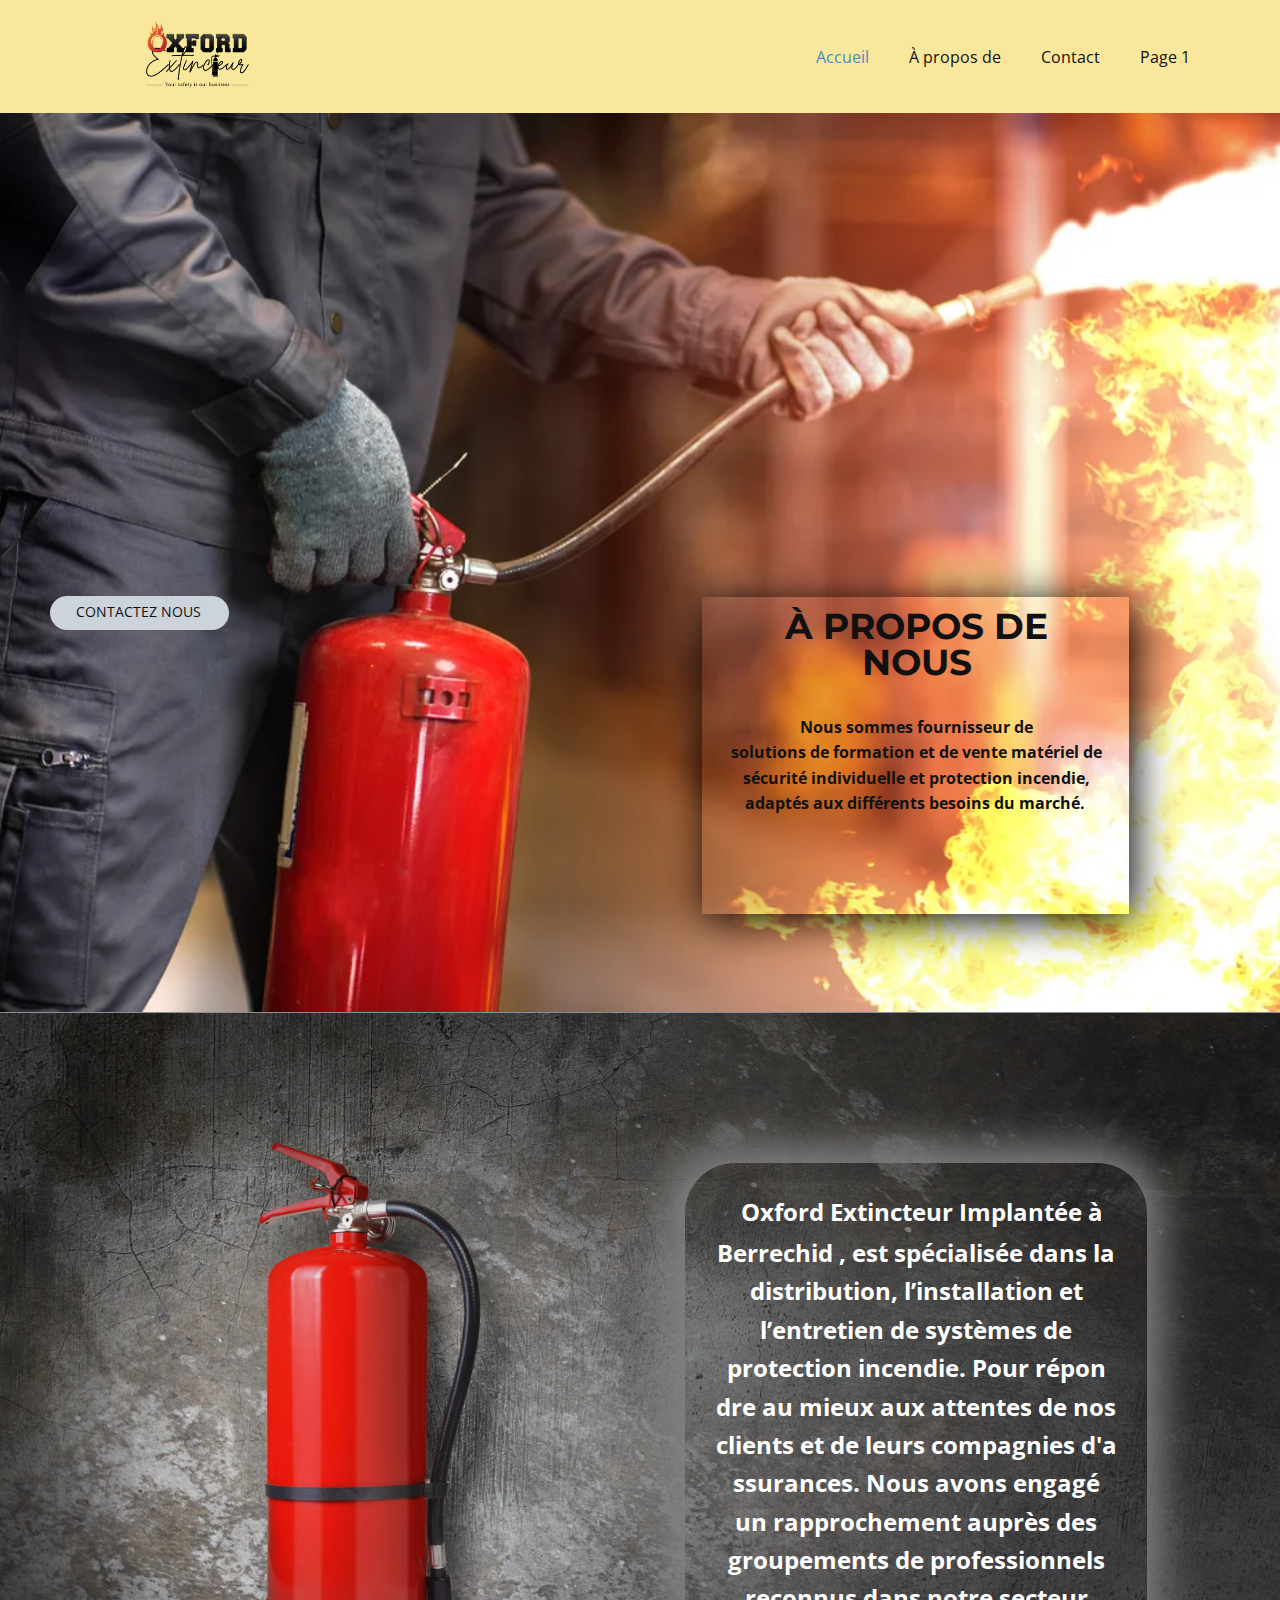
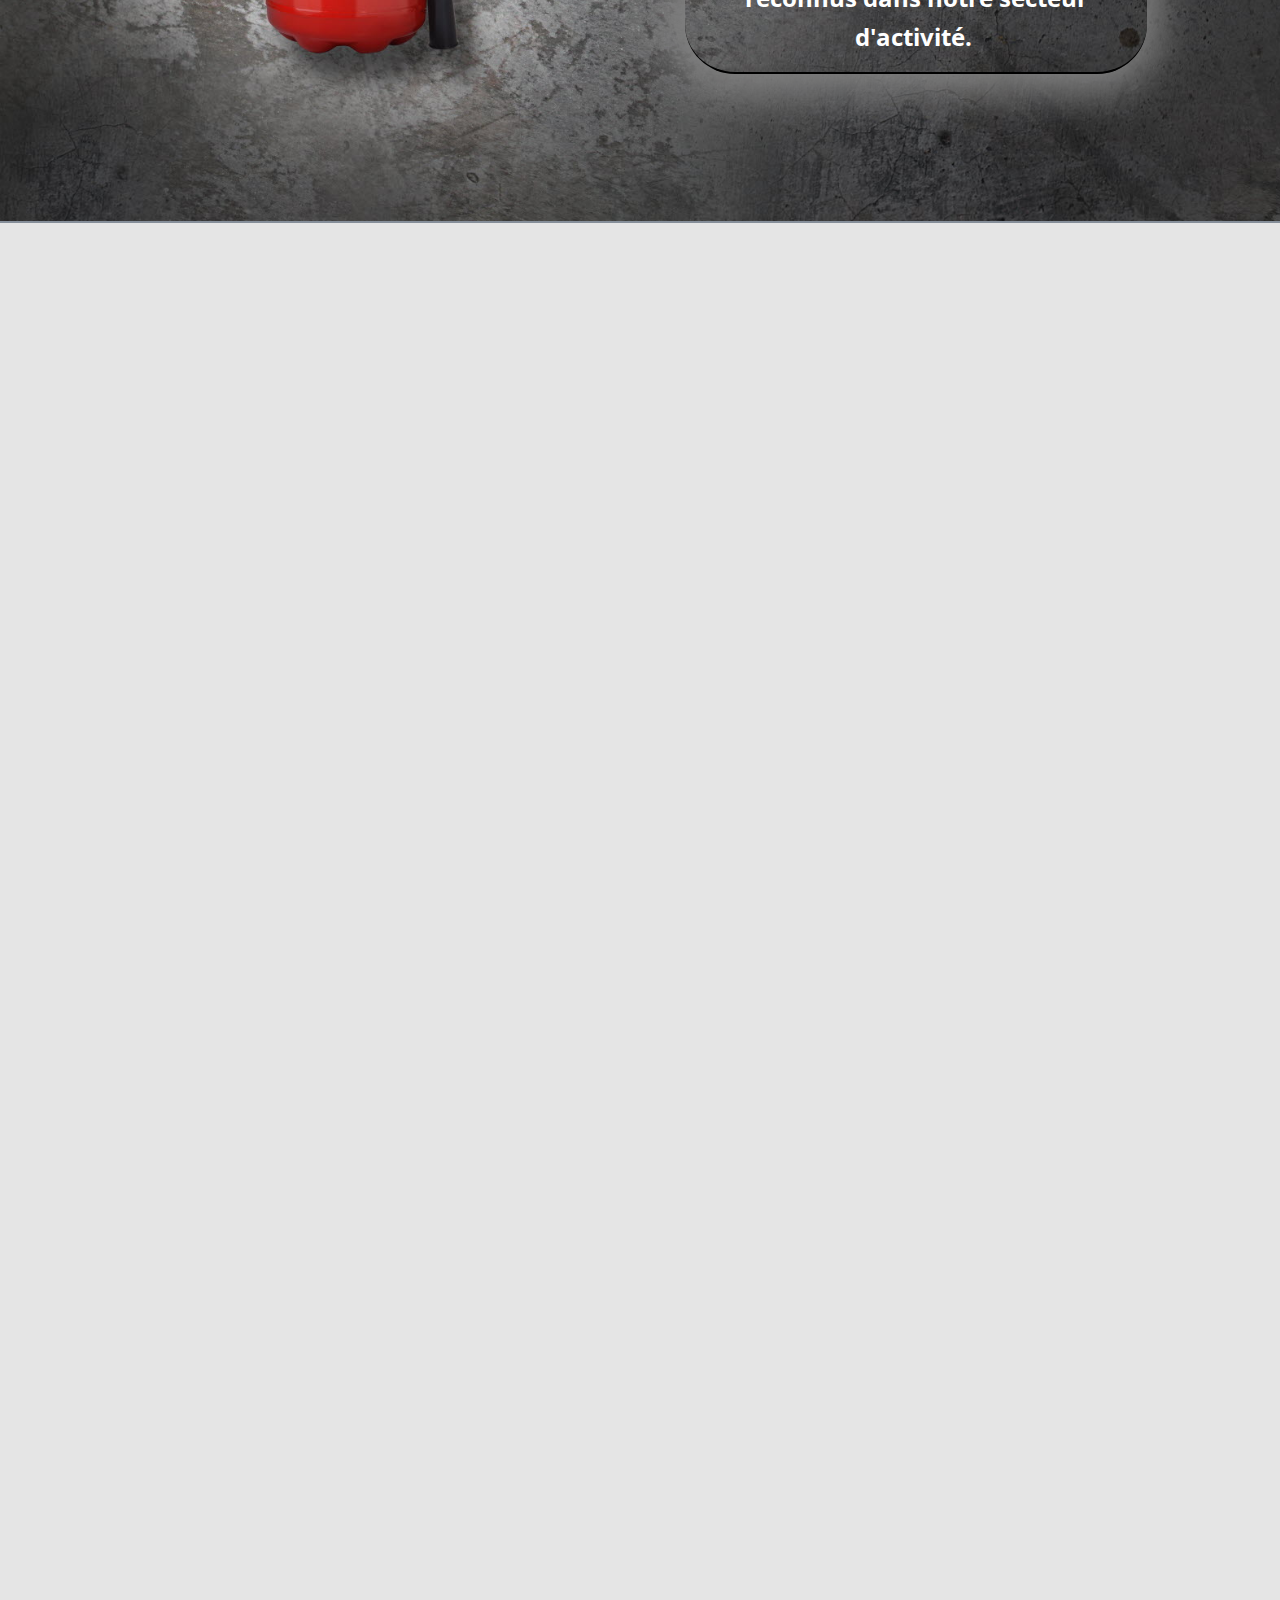
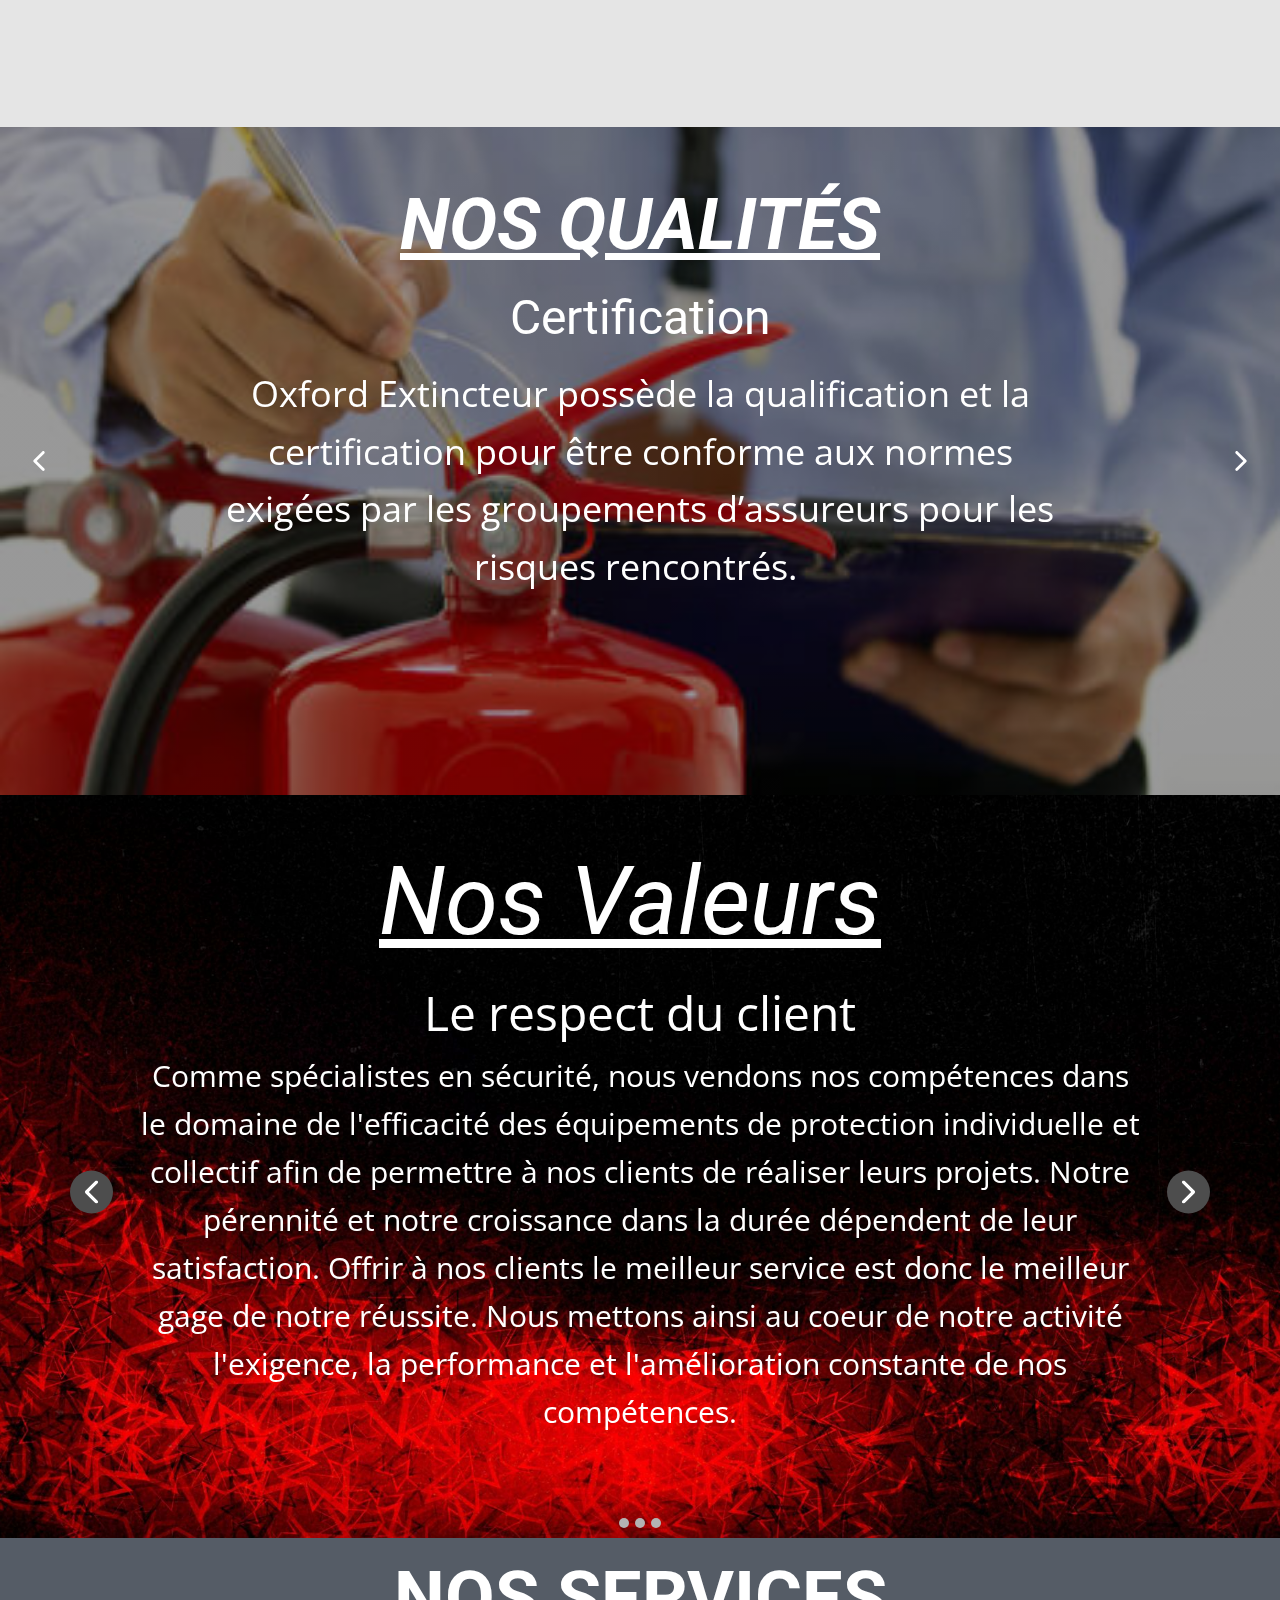
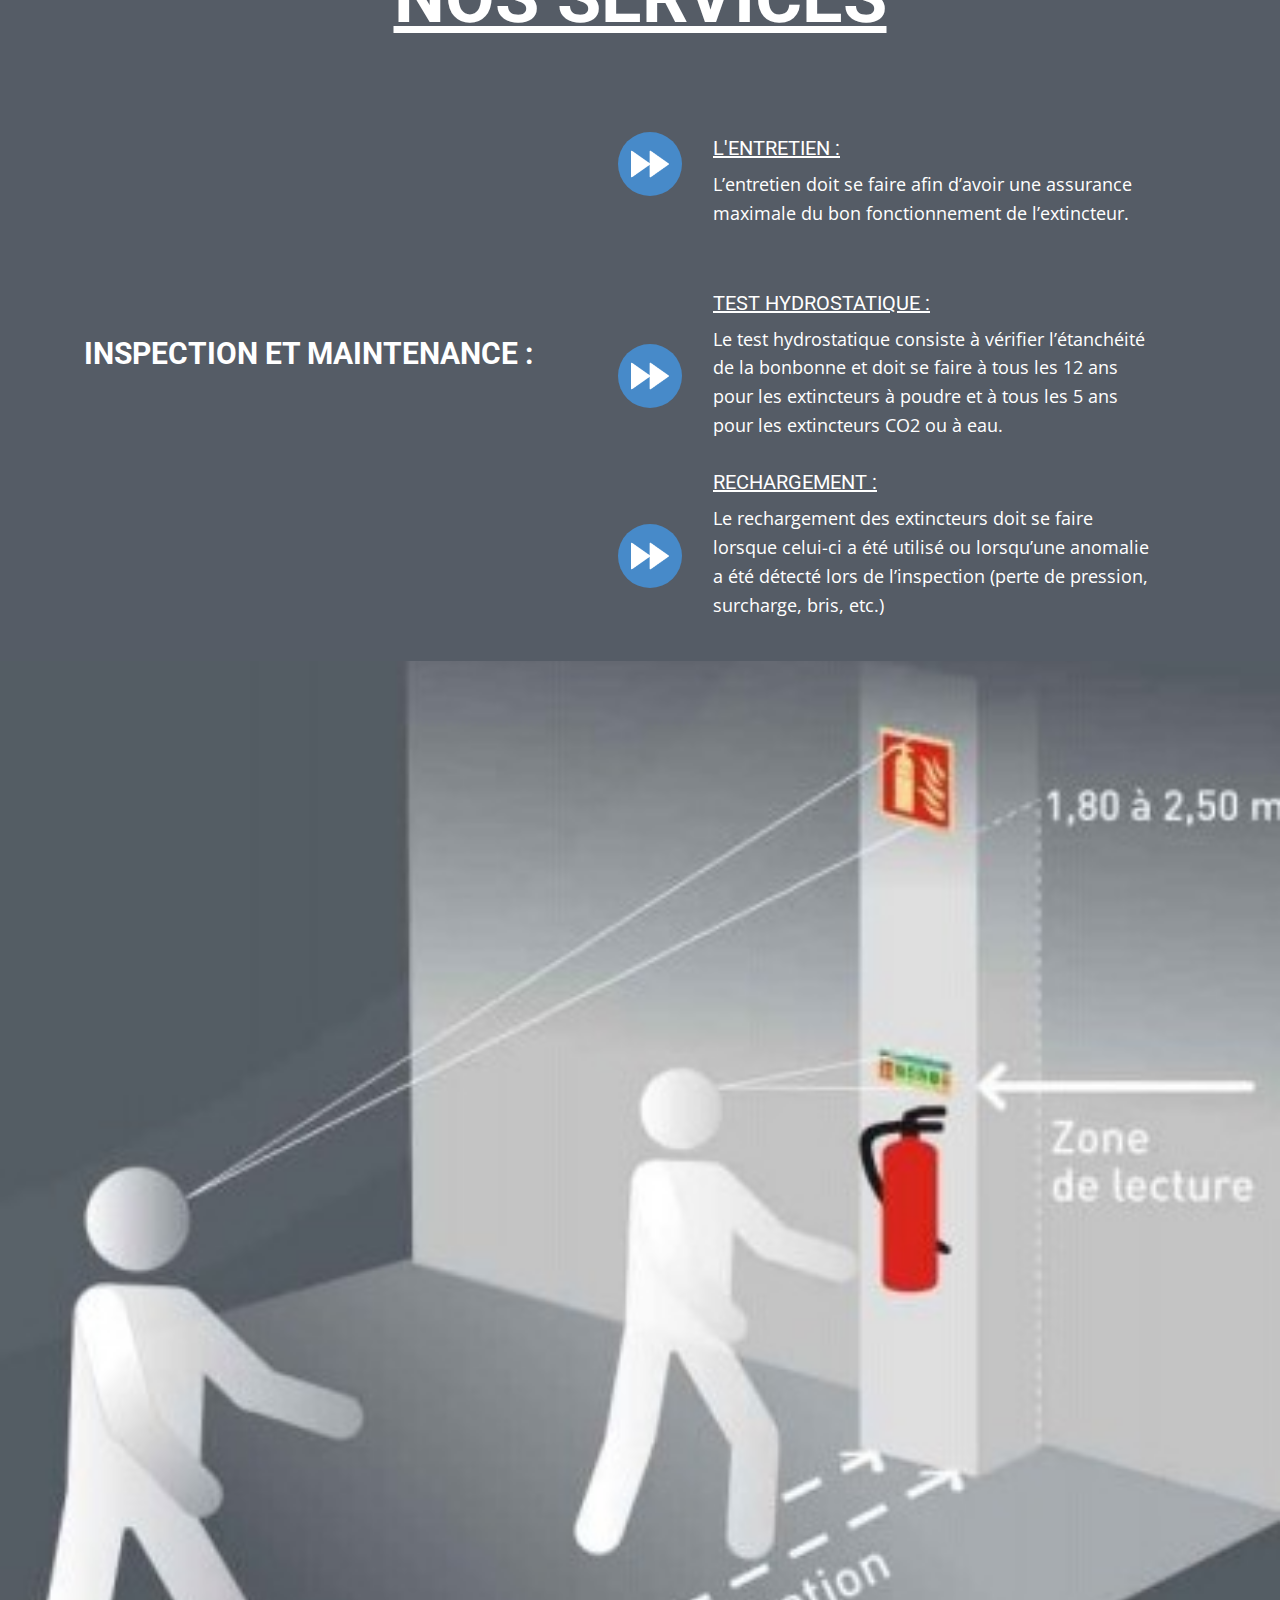
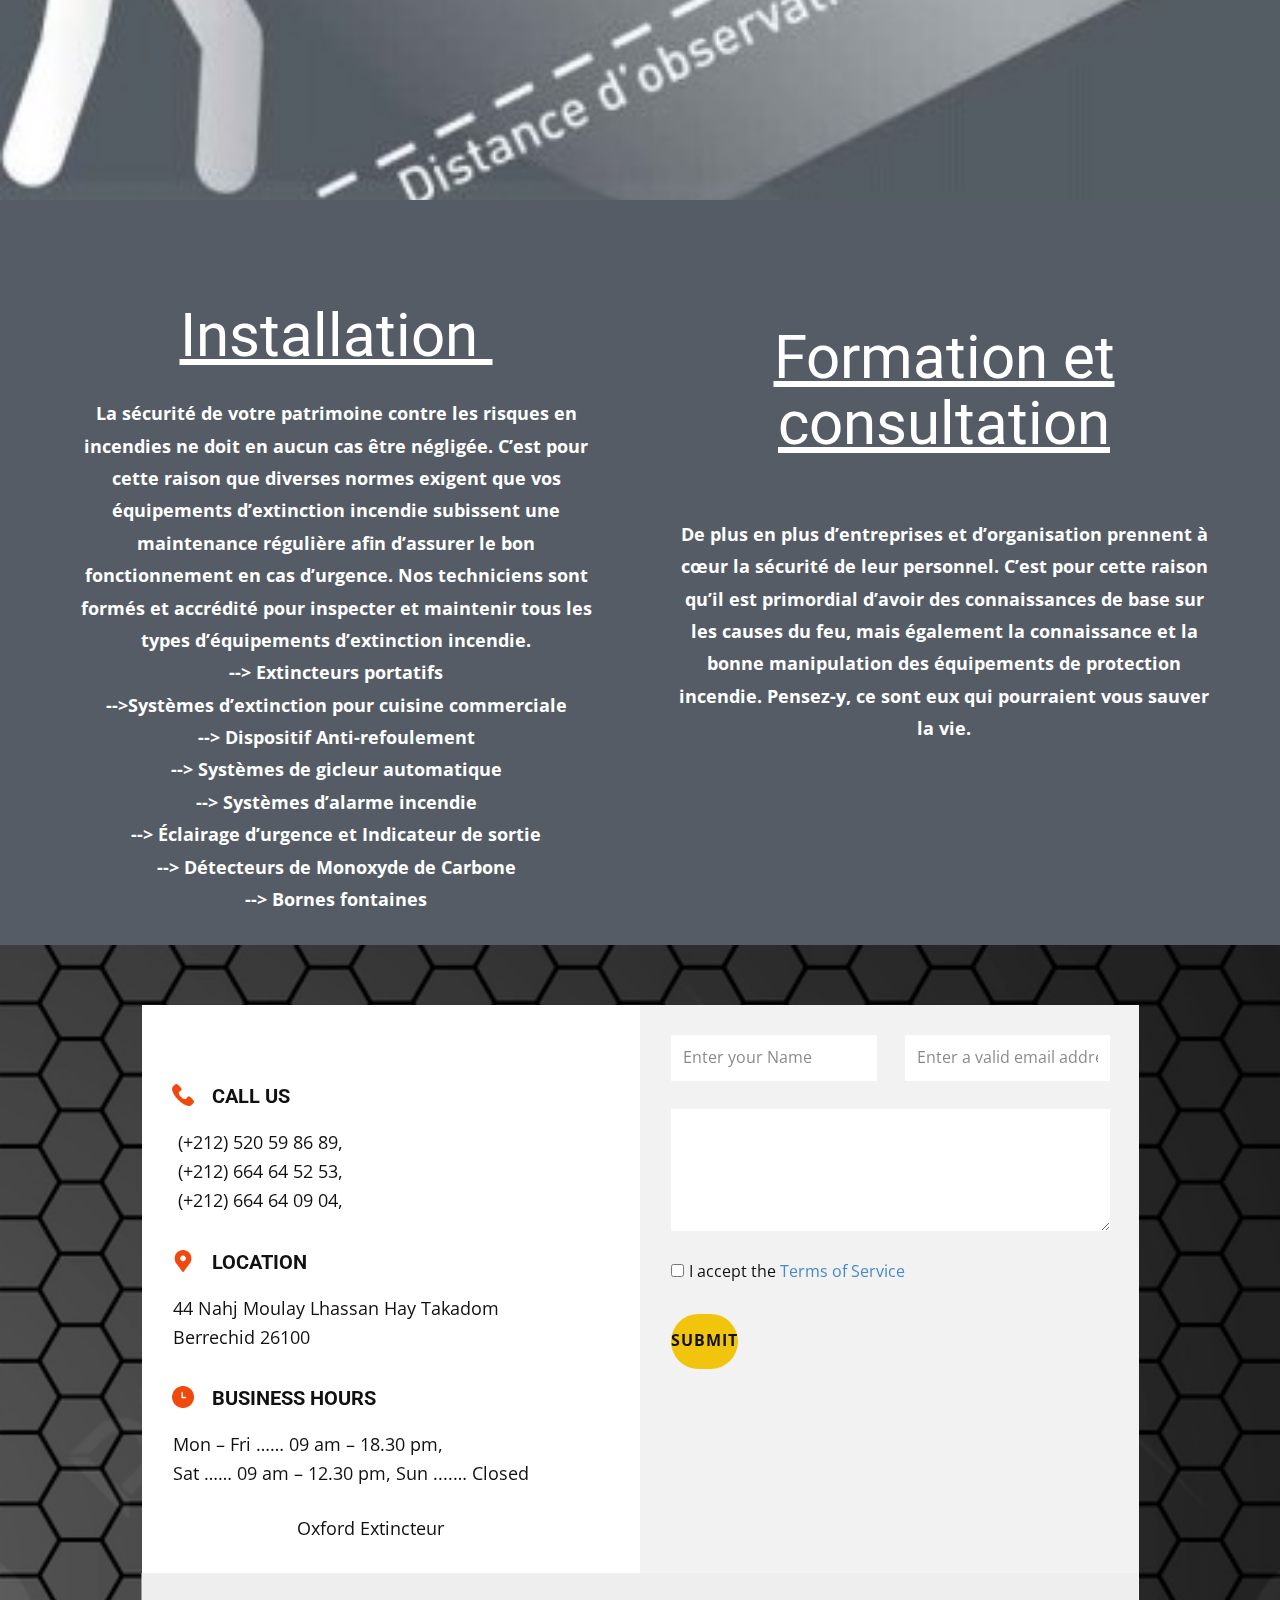
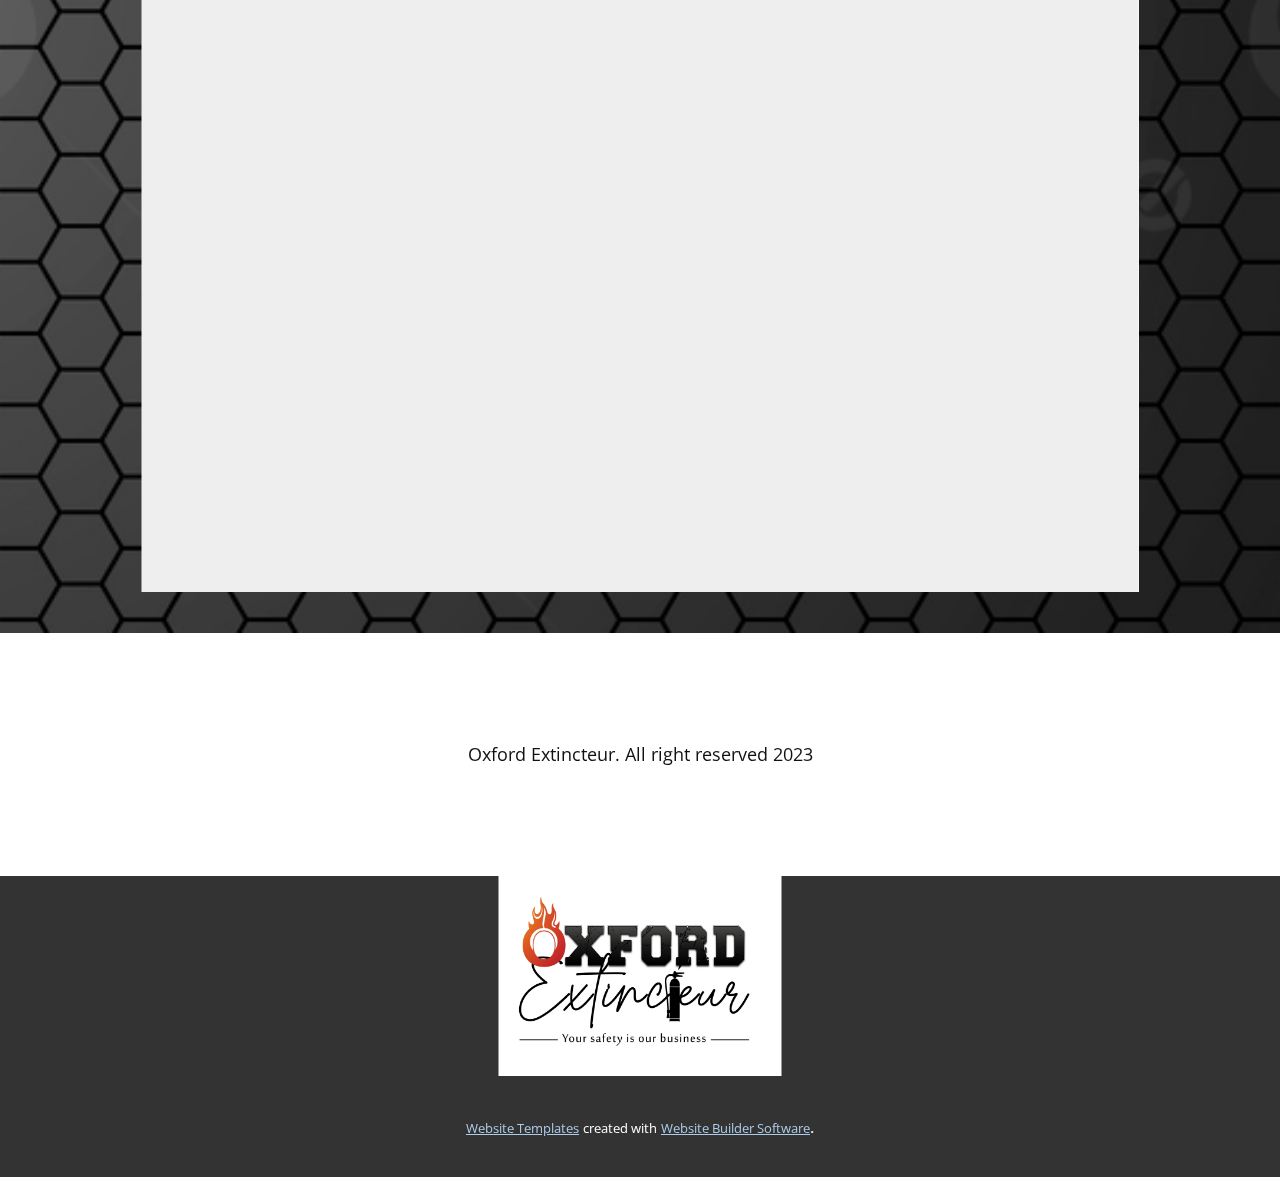
==== commit 2493ade9: "mycomm" ====
--- a/Accueil.html
+++ b/Accueil.html
@@ -49,7 +49,7 @@
             <ul class="u-nav u-unstyled u-nav-1"><li class="u-nav-item"><a class="u-button-style u-nav-link u-text-active-palette-1-base u-text-hover-palette-2-base" href="Accueil.html" style="padding: 10px 20px;">Accueil</a>
 </li><li class="u-nav-item"><a class="u-button-style u-nav-link u-text-active-palette-1-base u-text-hover-palette-2-base" href="oxford-extincteur.com" style="padding: 10px 20px;">À propos de</a>
 </li><li class="u-nav-item"><a class="u-button-style u-nav-link u-text-active-palette-1-base u-text-hover-palette-2-base" href="tel:0520598689" style="padding: 10px 20px;">Contact</a>
-</li><li class="u-nav-item"><a class="u-button-style u-nav-link u-text-active-palette-1-base u-text-hover-palette-2-base" href="Page-1.html" style="padding: 10px 20px;">oxford-extincteur.com</a>
+</li><li class="u-nav-item"><a class="u-button-style u-nav-link u-text-active-palette-1-base u-text-hover-palette-2-base" href="Page-1.html" style="padding: 10px 20px;">Page 1</a>
 </li></ul>
           </div>
           <div class="u-custom-menu u-nav-container-collapse">
@@ -59,7 +59,7 @@
                 <ul class="u-align-center u-nav u-popupmenu-items u-unstyled u-nav-2"><li class="u-nav-item"><a class="u-button-style u-nav-link" href="Accueil.html">Accueil</a>
 </li><li class="u-nav-item"><a class="u-button-style u-nav-link" href="oxford-extincteur.com">À propos de</a>
 </li><li class="u-nav-item"><a class="u-button-style u-nav-link" href="tel:0520598689">Contact</a>
-</li><li class="u-nav-item"><a class="u-button-style u-nav-link" href="Page-1.html">oxford-extincteur.com</a>
+</li><li class="u-nav-item"><a class="u-button-style u-nav-link" href="Page-1.html">Page 1</a>
 </li></ul>
               </div>
             </div>
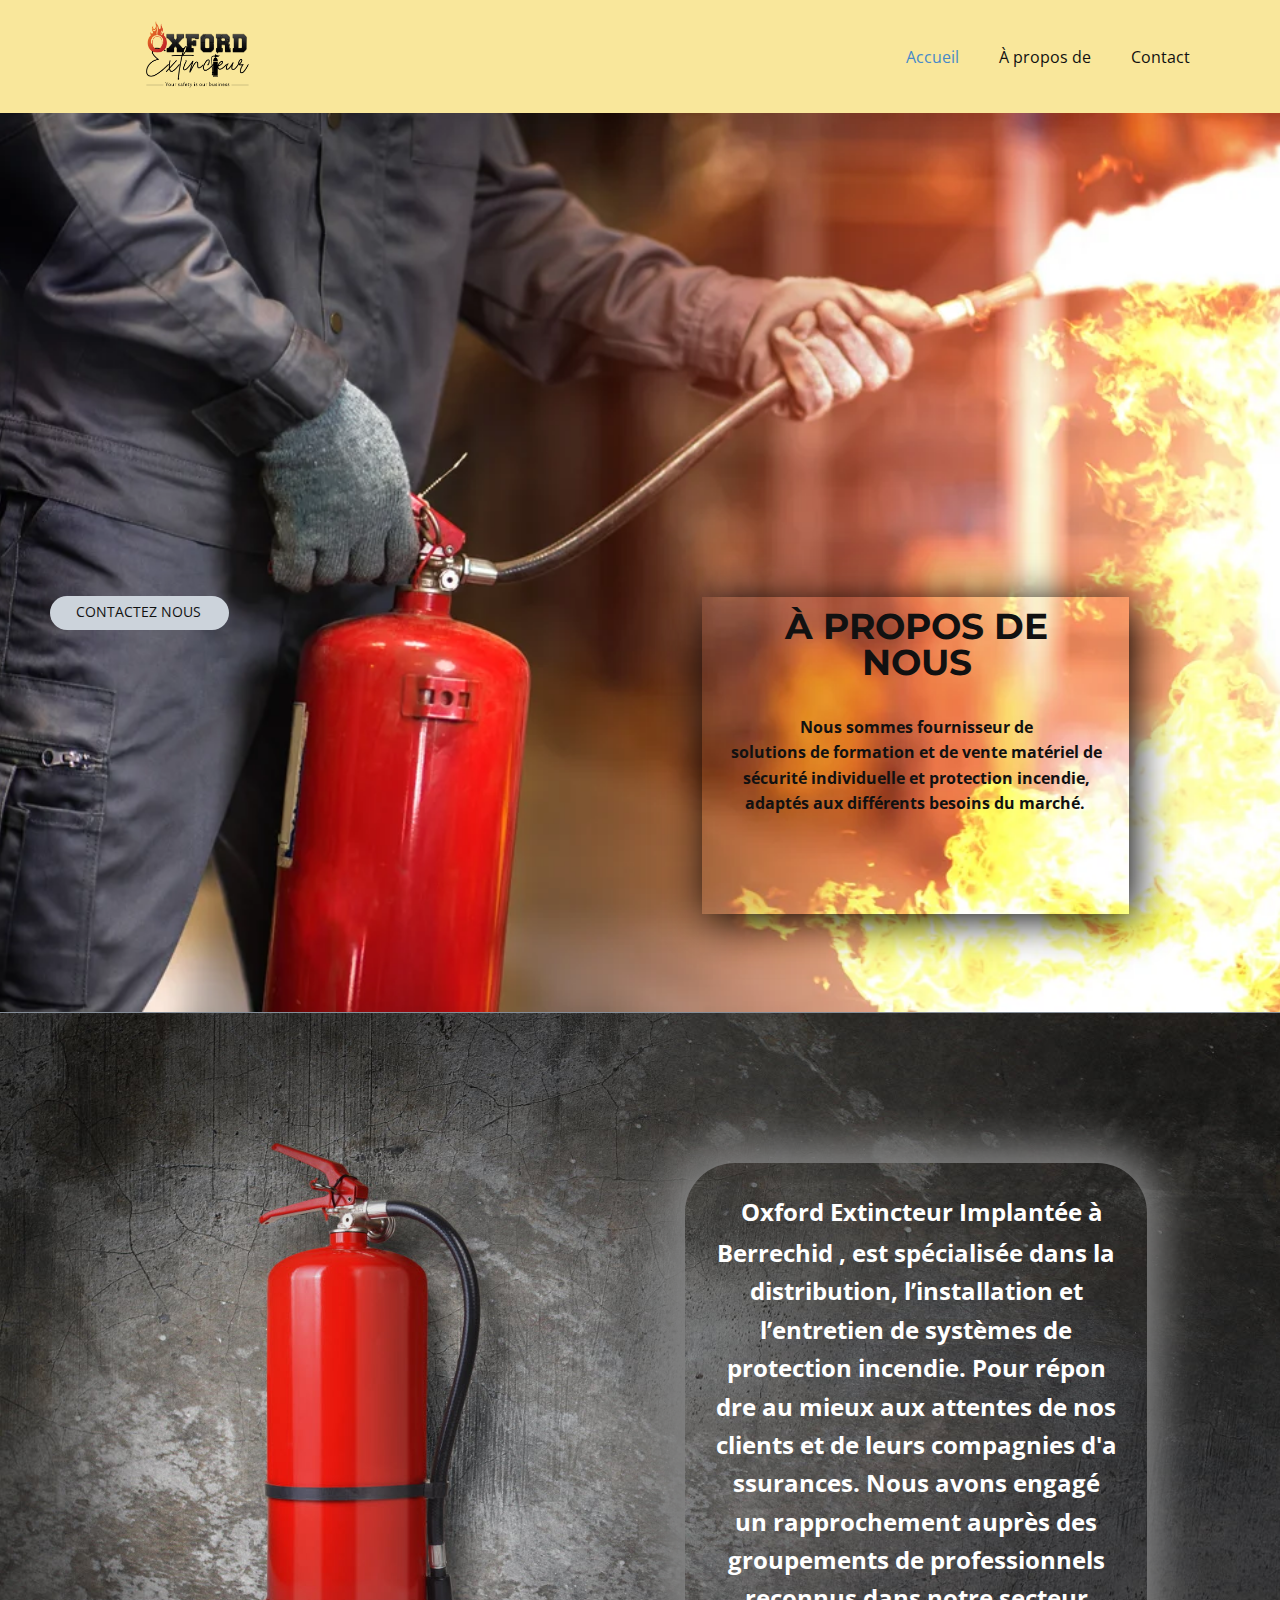
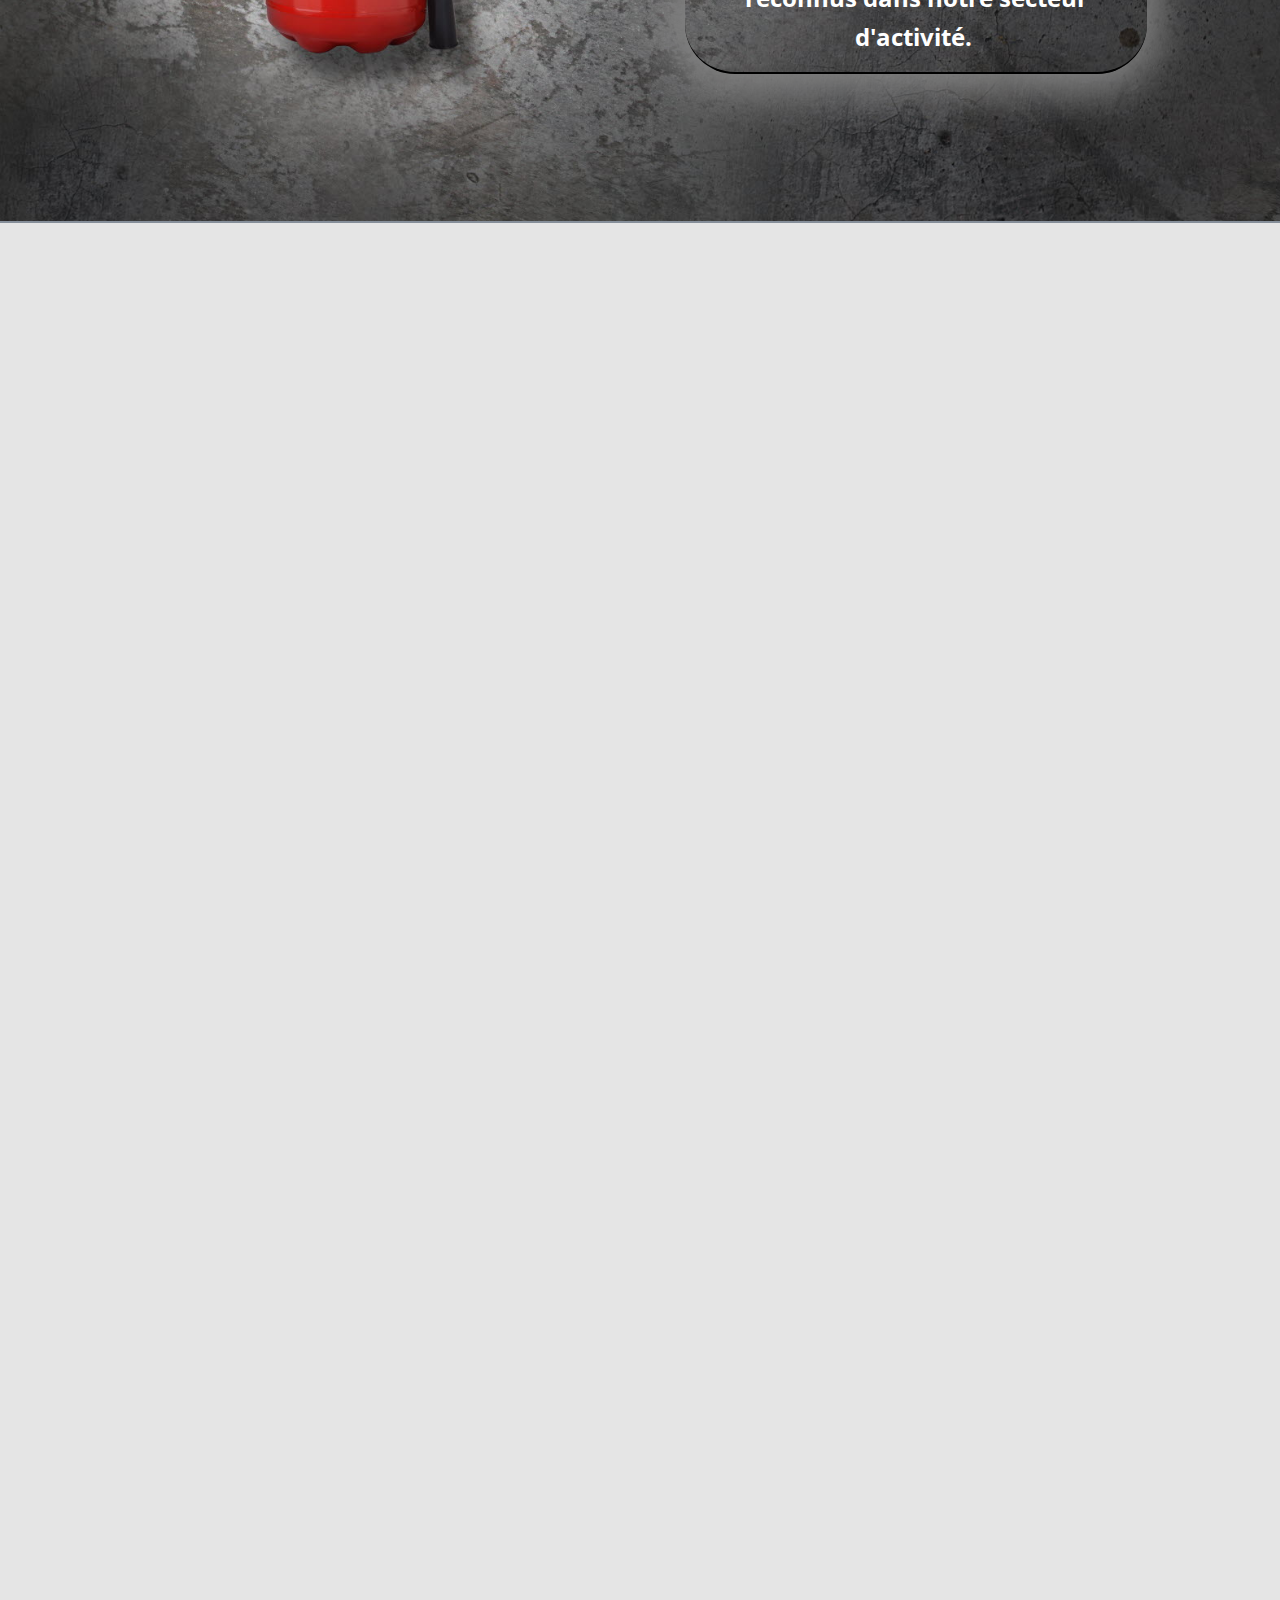
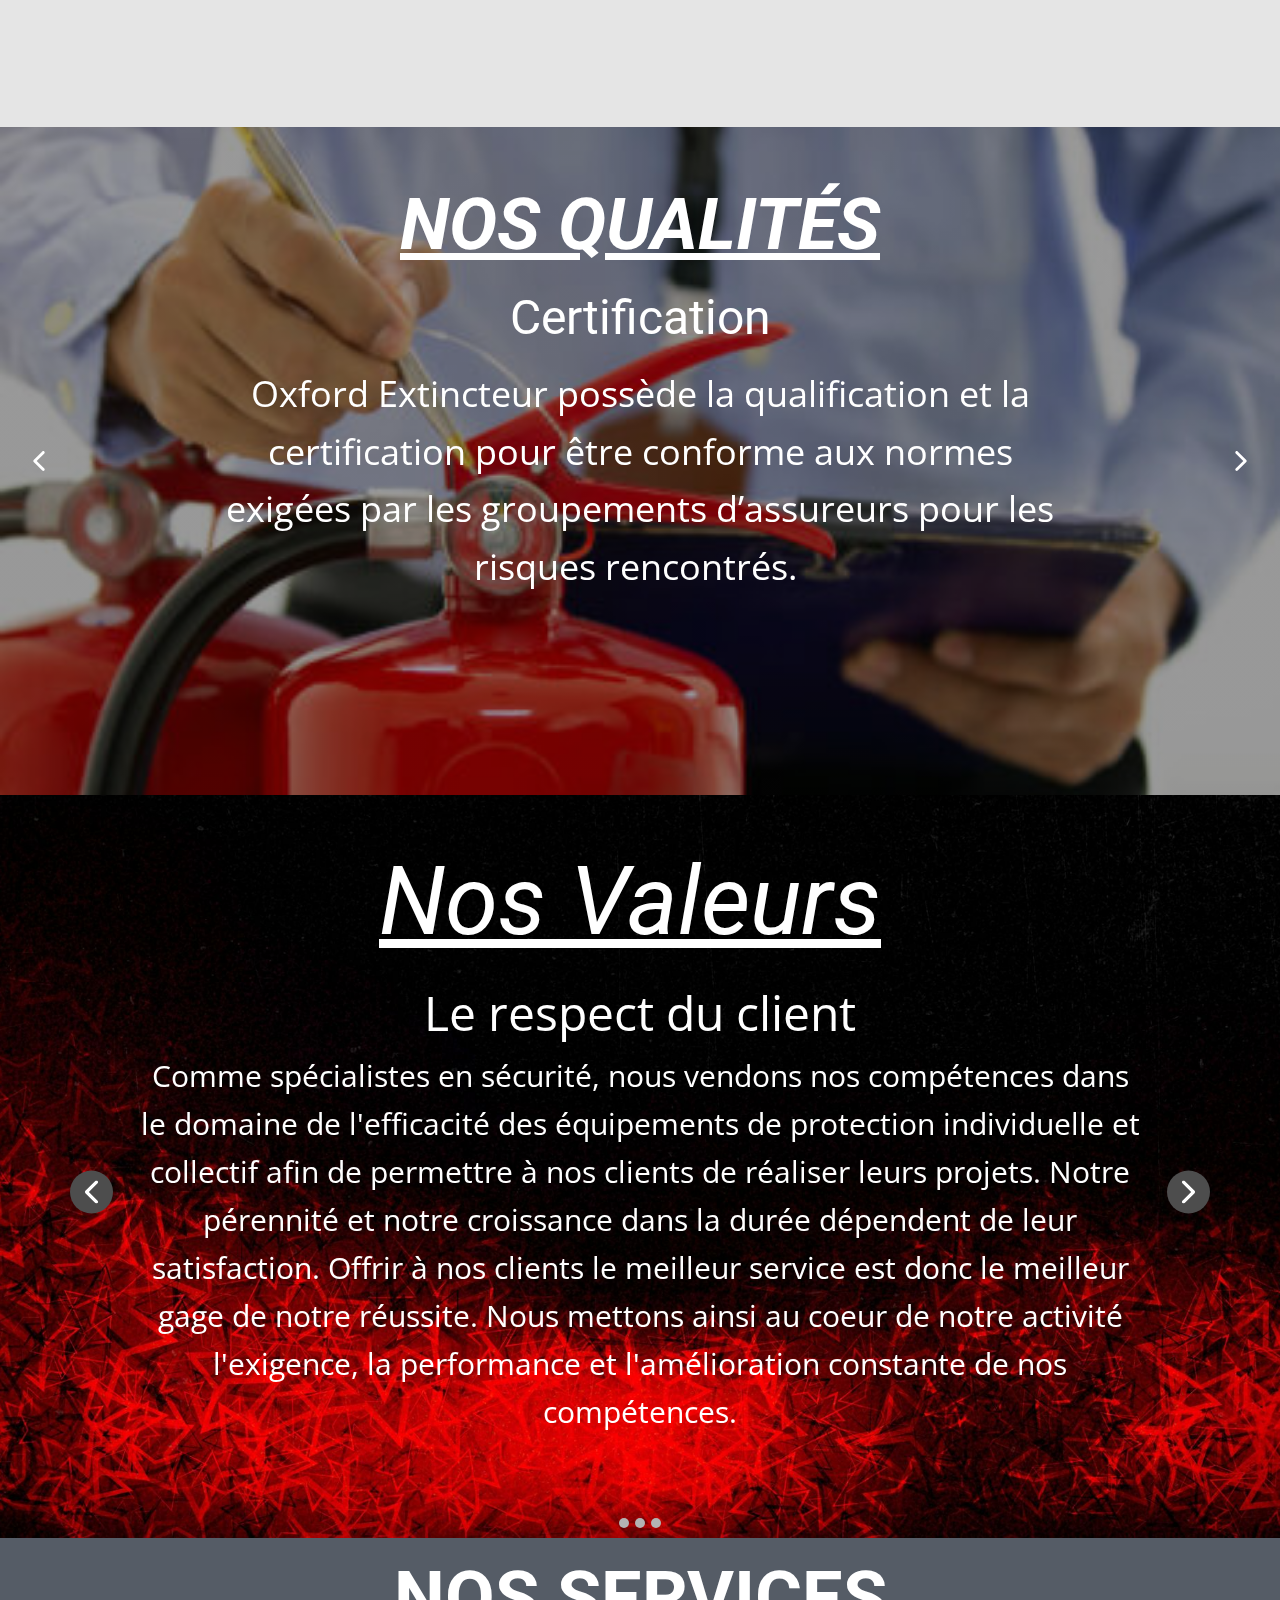
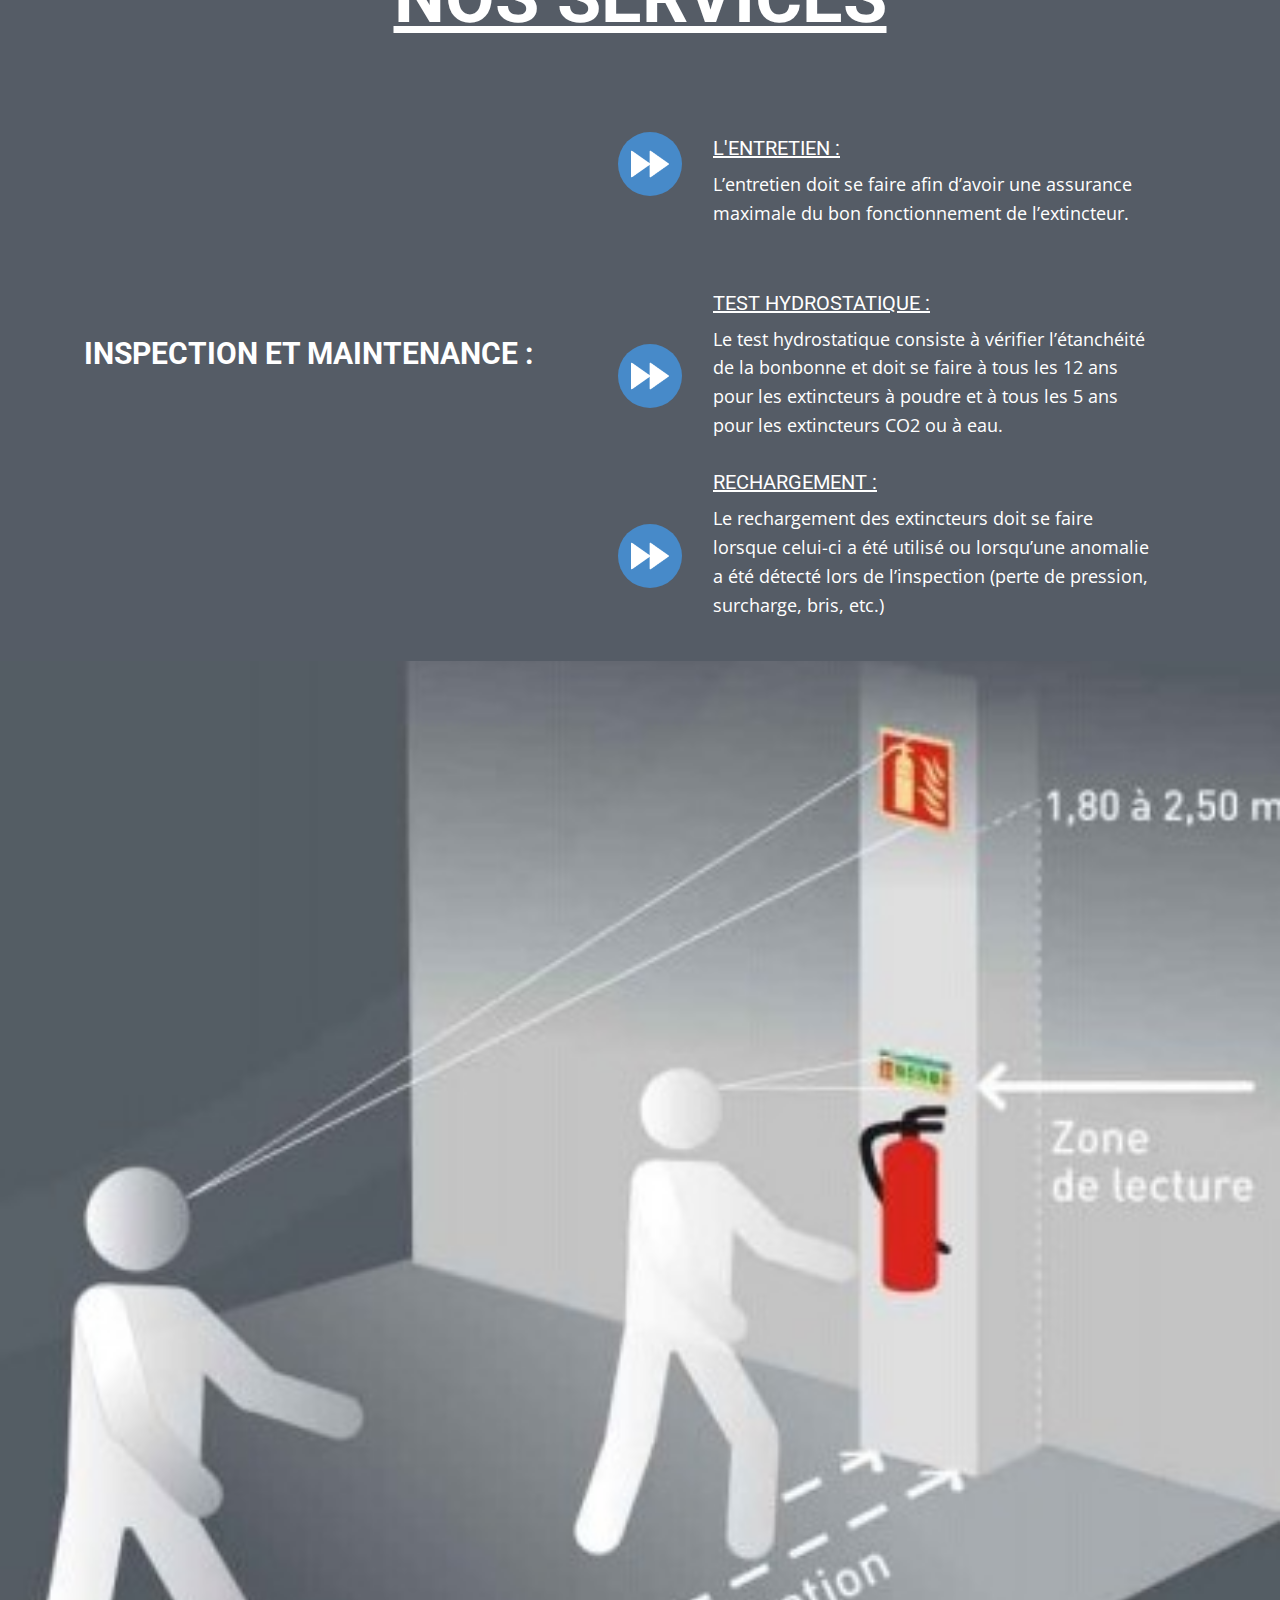
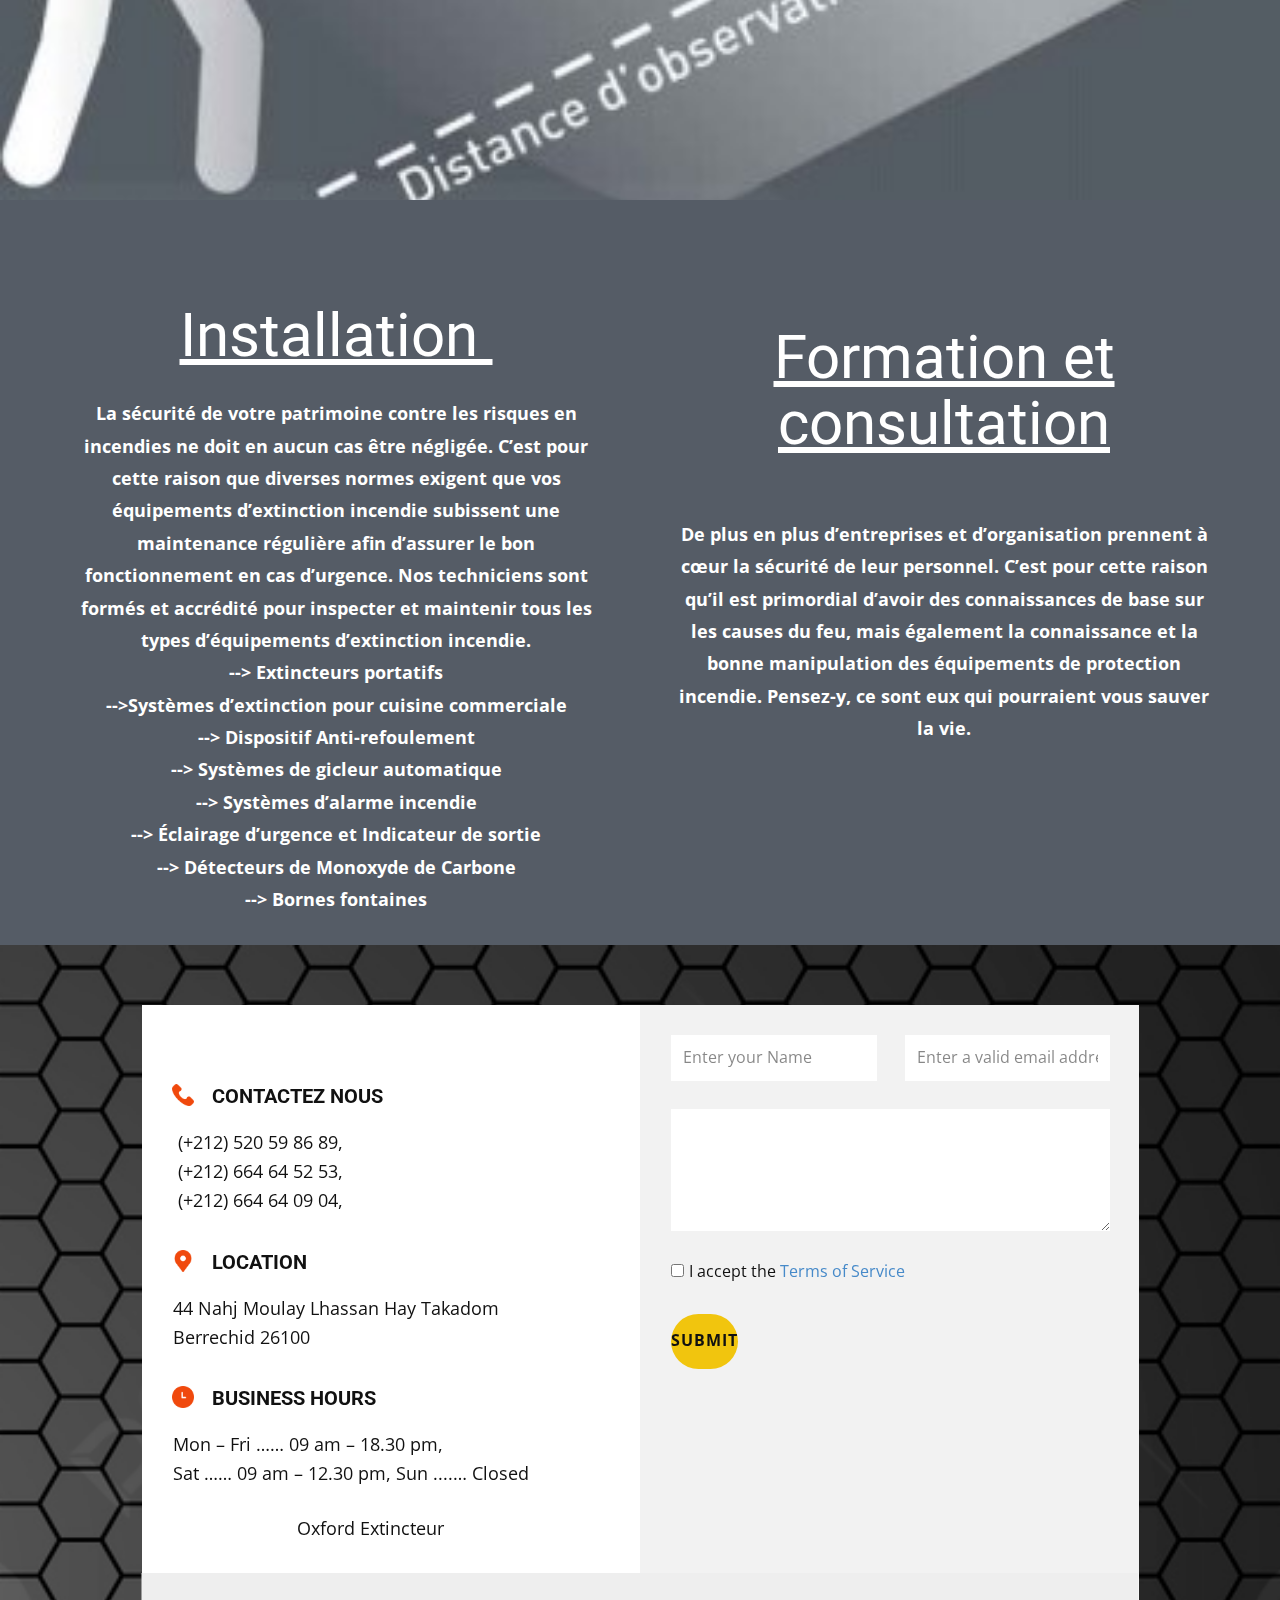
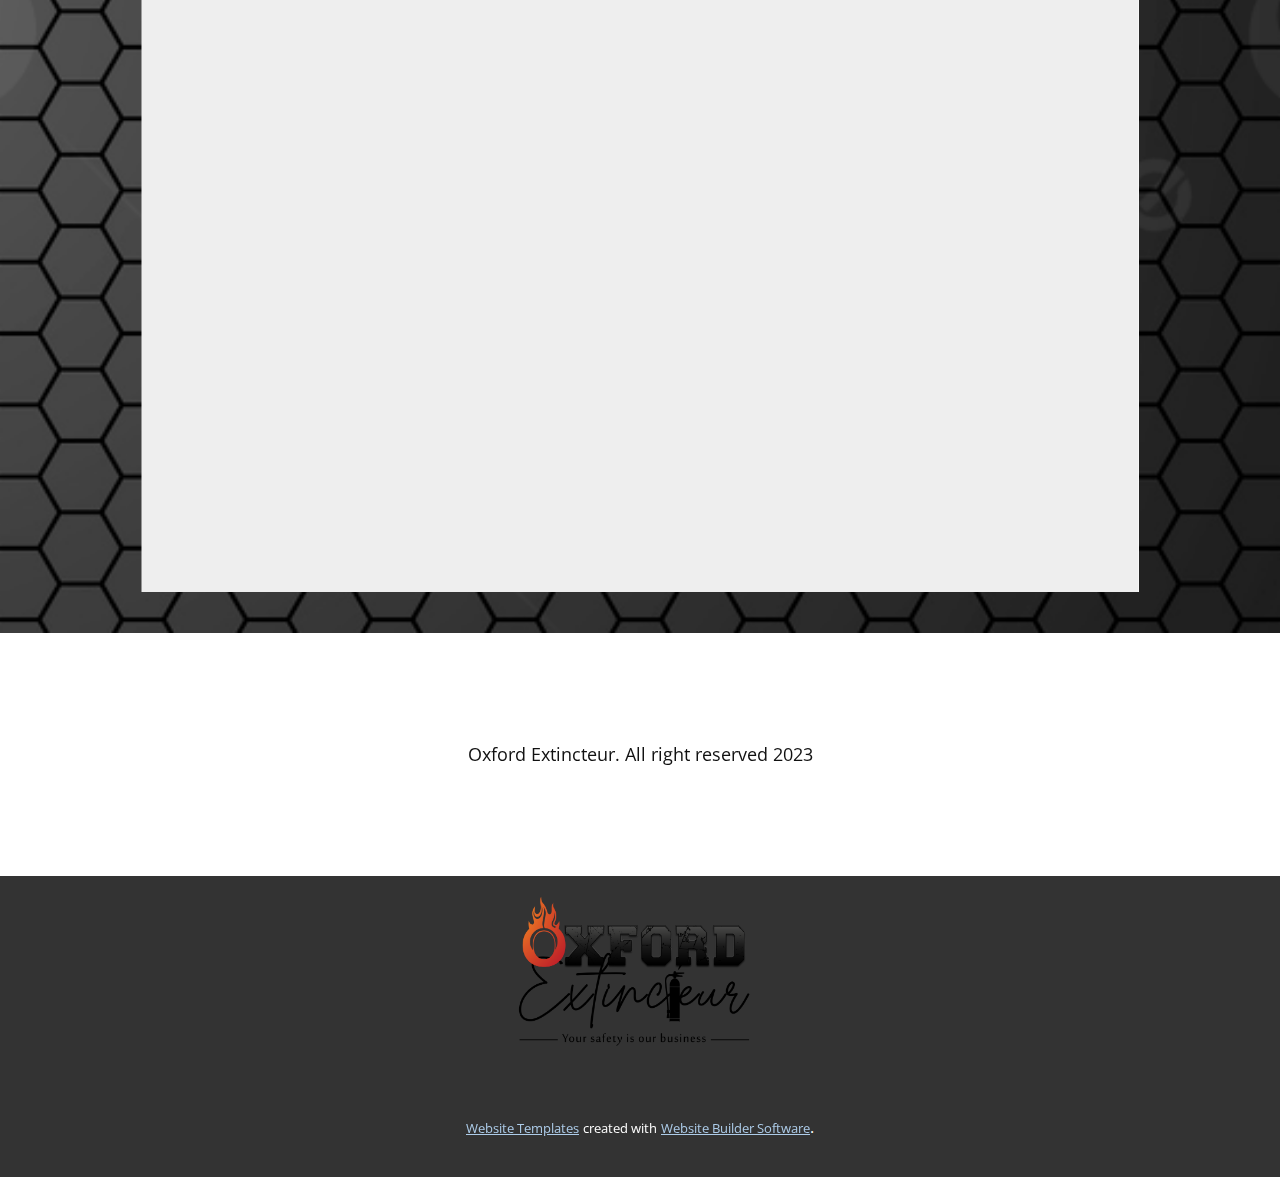
==== commit c954291a: "mycomm" ====
--- a/Accueil.html
+++ b/Accueil.html
@@ -47,9 +47,8 @@
           </div>
           <div class="u-custom-menu u-nav-container">
             <ul class="u-nav u-unstyled u-nav-1"><li class="u-nav-item"><a class="u-button-style u-nav-link u-text-active-palette-1-base u-text-hover-palette-2-base" href="Accueil.html" style="padding: 10px 20px;">Accueil</a>
-</li><li class="u-nav-item"><a class="u-button-style u-nav-link u-text-active-palette-1-base u-text-hover-palette-2-base" href="oxford-extincteur.com" style="padding: 10px 20px;">À propos de</a>
-</li><li class="u-nav-item"><a class="u-button-style u-nav-link u-text-active-palette-1-base u-text-hover-palette-2-base" href="tel:0520598689" style="padding: 10px 20px;">Contact</a>
-</li><li class="u-nav-item"><a class="u-button-style u-nav-link u-text-active-palette-1-base u-text-hover-palette-2-base" href="Page-1.html" style="padding: 10px 20px;">Page 1</a>
+</li><li class="u-nav-item"><a class="u-button-style u-nav-link u-text-active-palette-1-base u-text-hover-palette-2-base" href="Accueil.html#carousel_f0d8" style="padding: 10px 20px;">À propos de</a>
+</li><li class="u-nav-item"><a class="u-button-style u-nav-link u-text-active-palette-1-base u-text-hover-palette-2-base" href="Accueil.html#carousel_f4fe" style="padding: 10px 20px;">Contact</a>
 </li></ul>
           </div>
           <div class="u-custom-menu u-nav-container-collapse">
@@ -57,9 +56,8 @@
               <div class="u-inner-container-layout u-sidenav-overflow">
                 <div class="u-menu-close"></div>
                 <ul class="u-align-center u-nav u-popupmenu-items u-unstyled u-nav-2"><li class="u-nav-item"><a class="u-button-style u-nav-link" href="Accueil.html">Accueil</a>
-</li><li class="u-nav-item"><a class="u-button-style u-nav-link" href="oxford-extincteur.com">À propos de</a>
-</li><li class="u-nav-item"><a class="u-button-style u-nav-link" href="tel:0520598689">Contact</a>
-</li><li class="u-nav-item"><a class="u-button-style u-nav-link" href="Page-1.html">Page 1</a>
+</li><li class="u-nav-item"><a class="u-button-style u-nav-link" href="Accueil.html#carousel_f0d8">À propos de</a>
+</li><li class="u-nav-item"><a class="u-button-style u-nav-link" href="Accueil.html#carousel_f4fe">Contact</a>
 </li></ul>
               </div>
             </div>
@@ -598,7 +596,7 @@
                     <div class="u-repeater u-repeater-1">
                       <div class="u-container-style u-list-item u-repeater-item u-shape-rectangle">
                         <div class="u-container-layout u-similar-container u-container-layout-2"><span class="u-file-icon u-icon u-text-palette-2-base u-icon-1"><img src="images/ce131fa2-9b26-4c33-a9f7-aff3357242a7-13ef7e31.png" alt=""></span>
-                          <h5 class="u-text u-text-1">Call Us</h5>
+                          <h5 class="u-text u-text-1">Contactez nous</h5>
                           <p class="u-text u-text-2">&nbsp;(+212) 520 59 86 89,<br>&nbsp;(+212) 664 64 52 53,&nbsp;<br>&nbsp;(+212) 664 64 09 04,
                           </p>
                         </div>
@@ -704,7 +702,7 @@
     
     
     <footer class="u-align-center u-clearfix u-footer u-grey-80 u-footer" id="sec-b76a"><div class="u-clearfix u-sheet u-sheet-1">
-        <img class="u-absolute-hcenter u-expanded-height u-image u-image-contain u-image-default u-image-1" src="images/JPG-Noir.jpg" alt="" data-image-width="11577" data-image-height="8193">
+        <img class="u-absolute-hcenter u-expanded-height u-image u-image-contain u-image-default u-image-1" src="images/PNG-Noir.png" alt="" data-image-width="11577" data-image-height="8193">
       </div></footer>
     <section class="u-backlink u-clearfix u-grey-80">
       <a class="u-link" href="https://nicepage.com/website-templates" target="_blank">
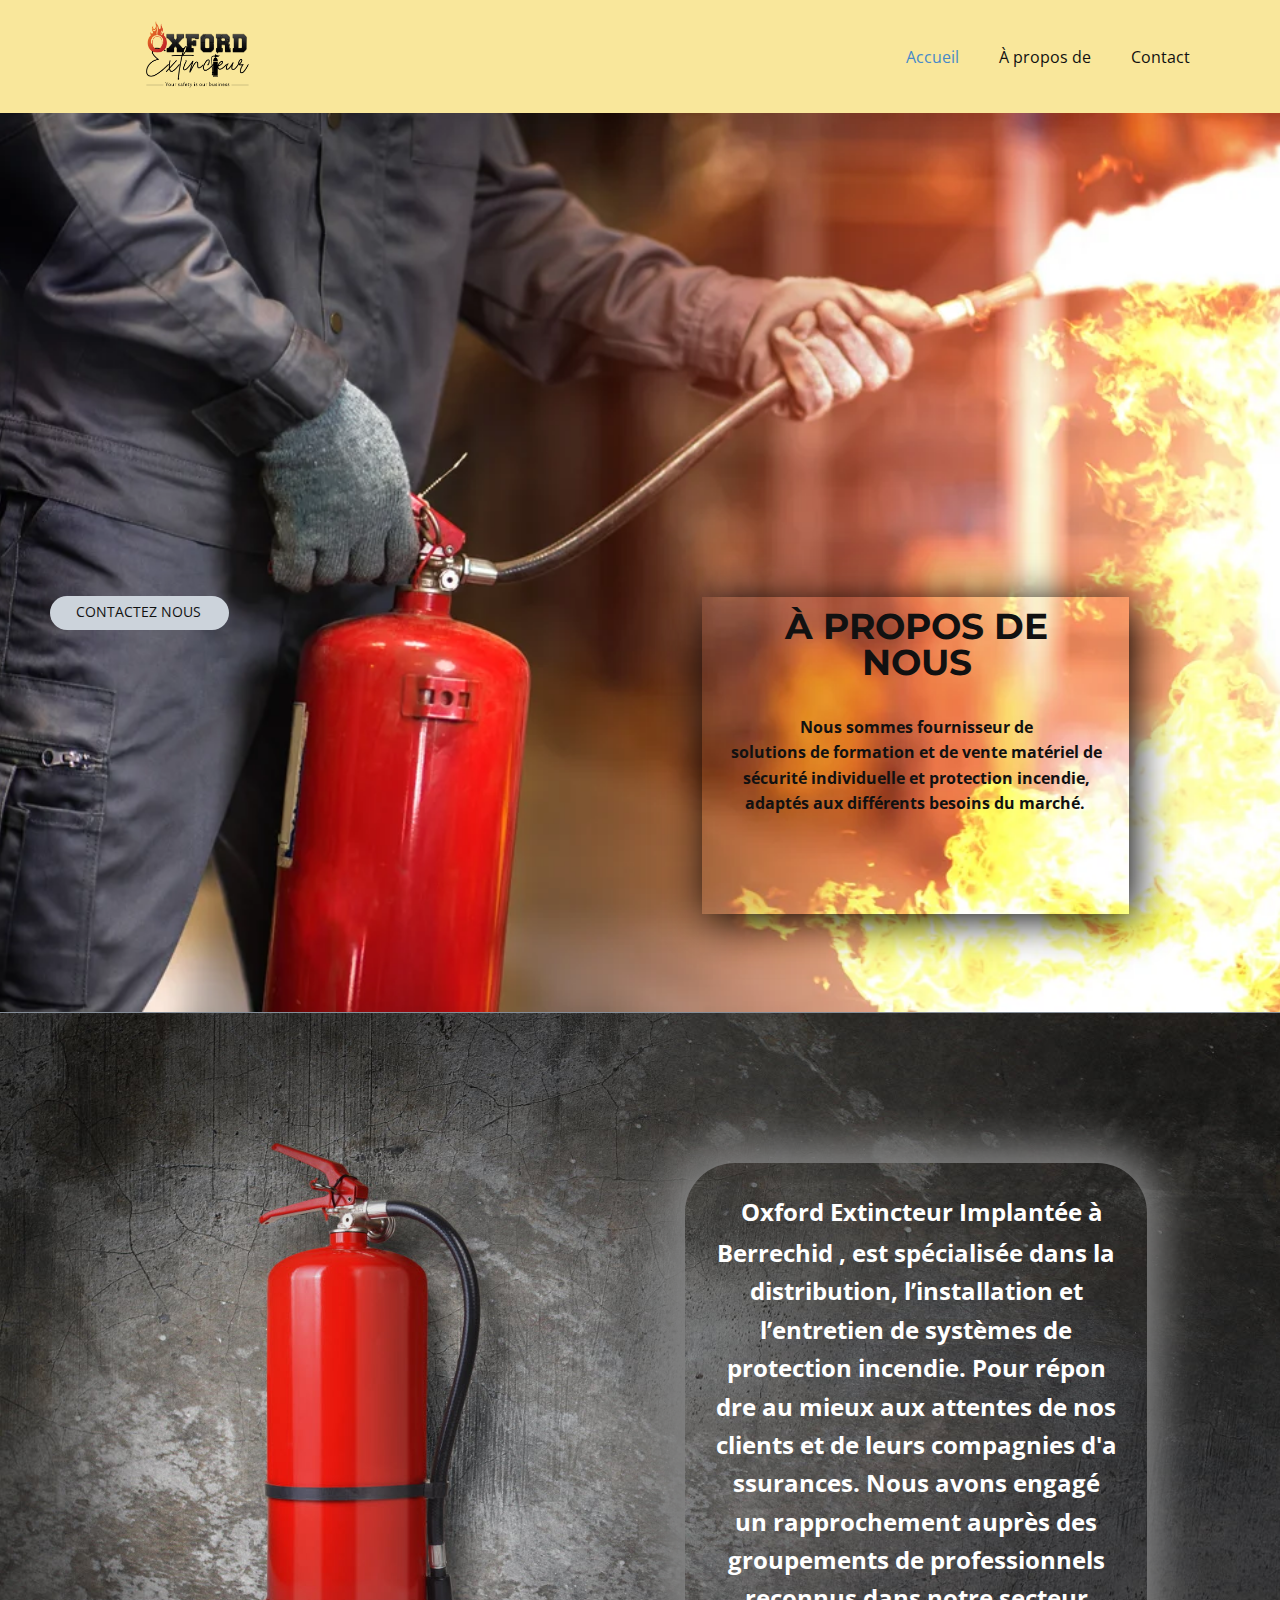
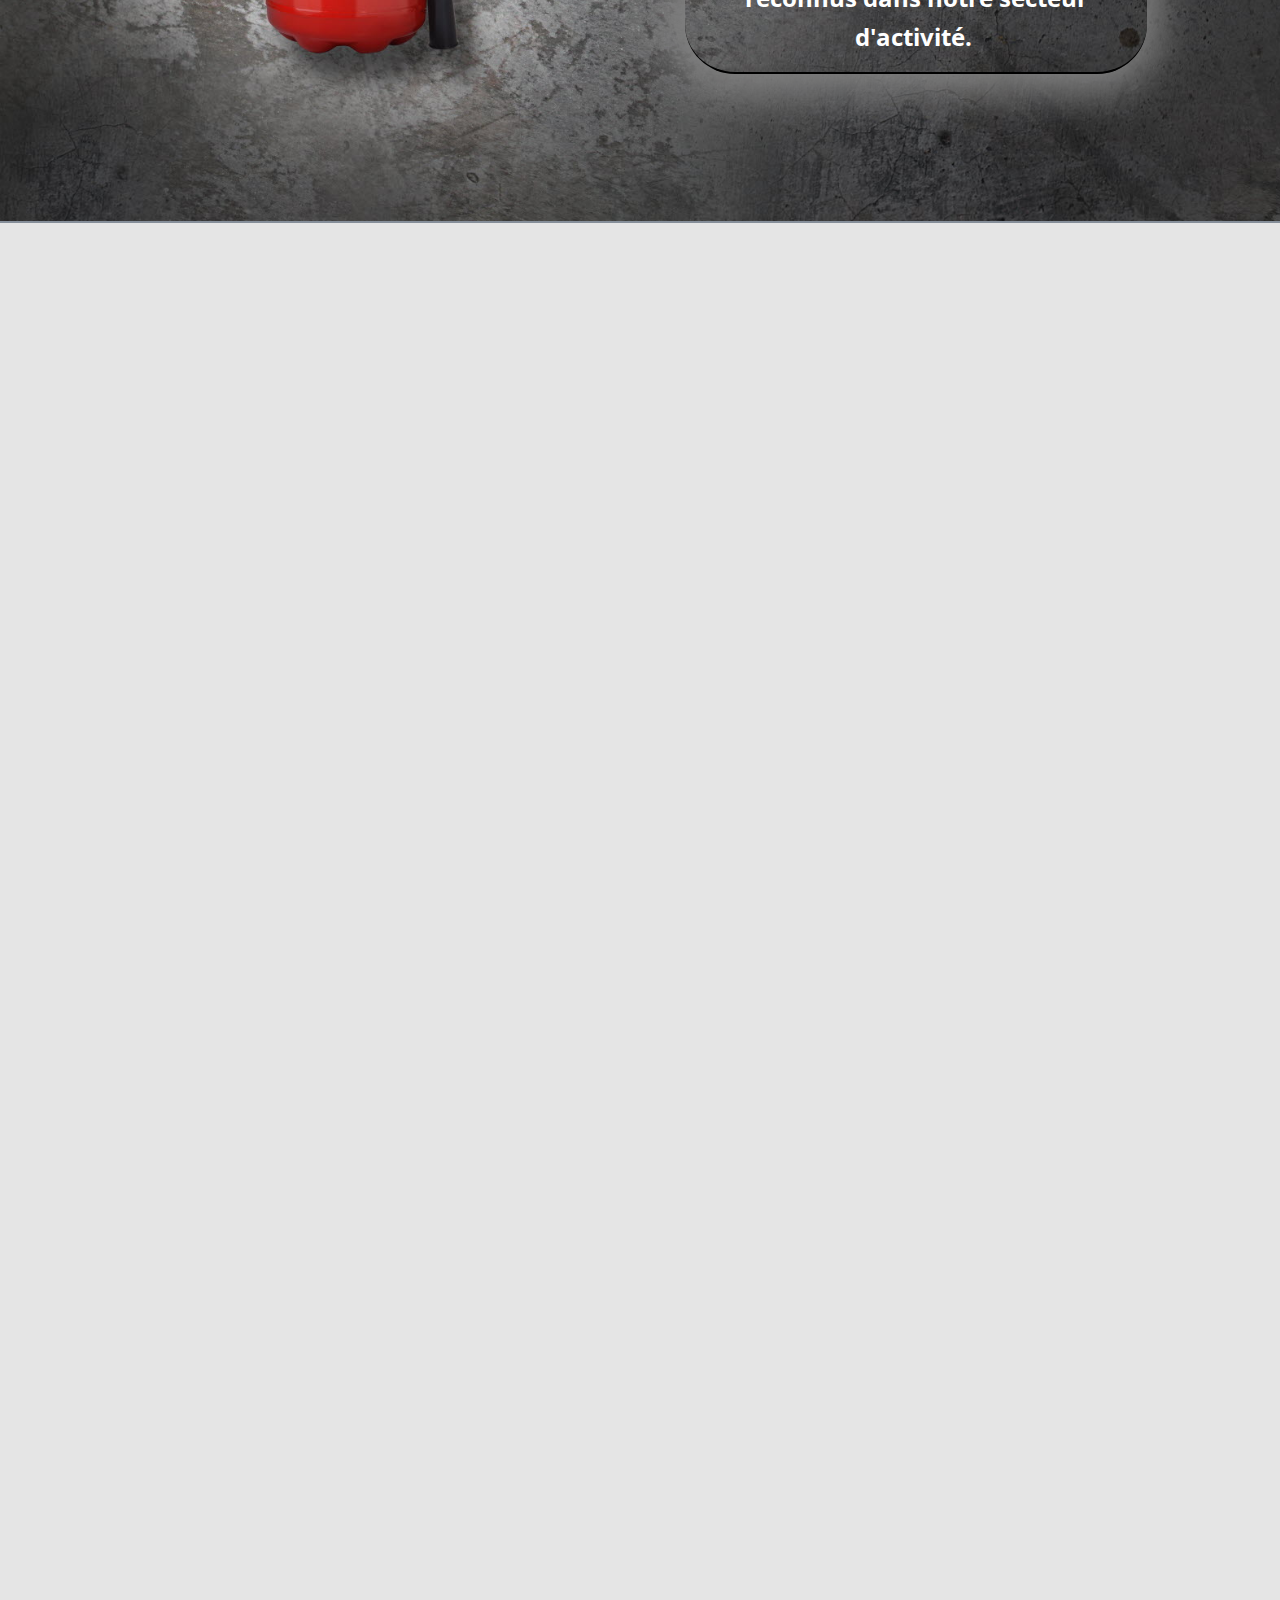
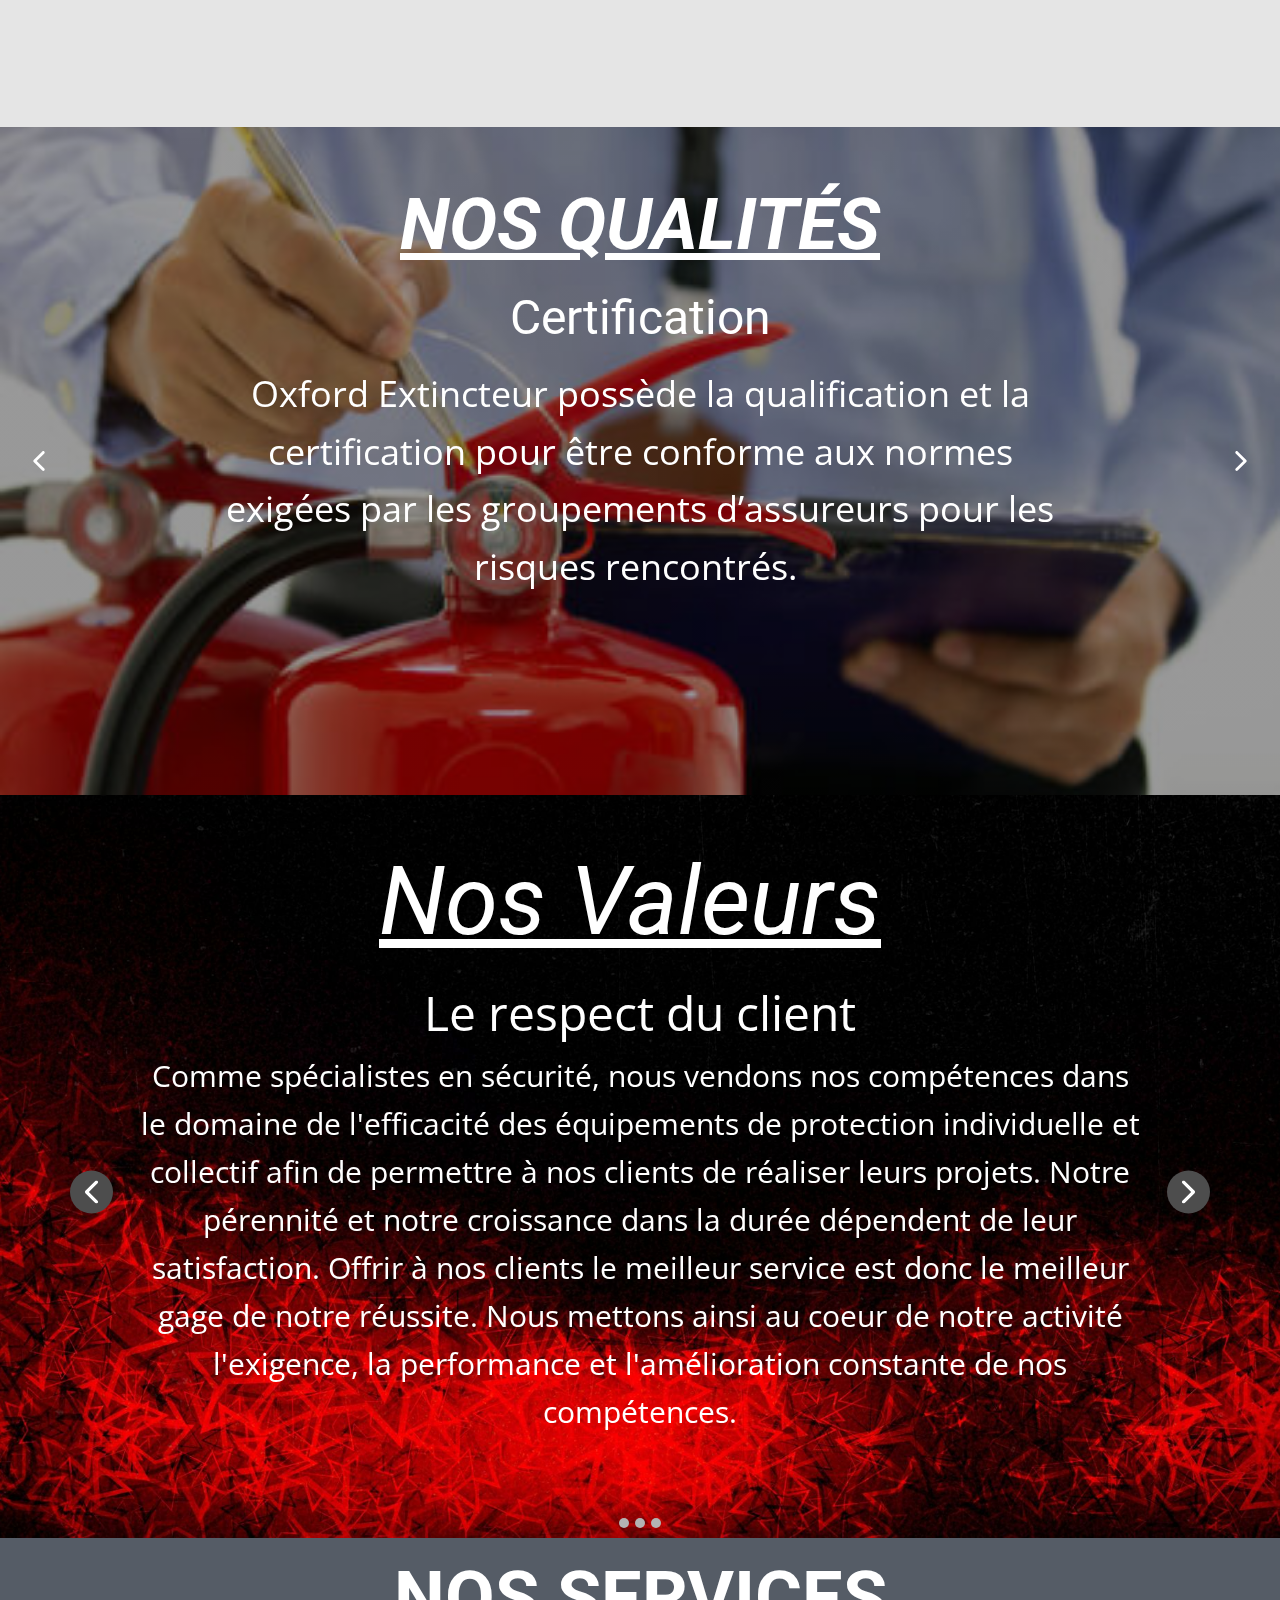
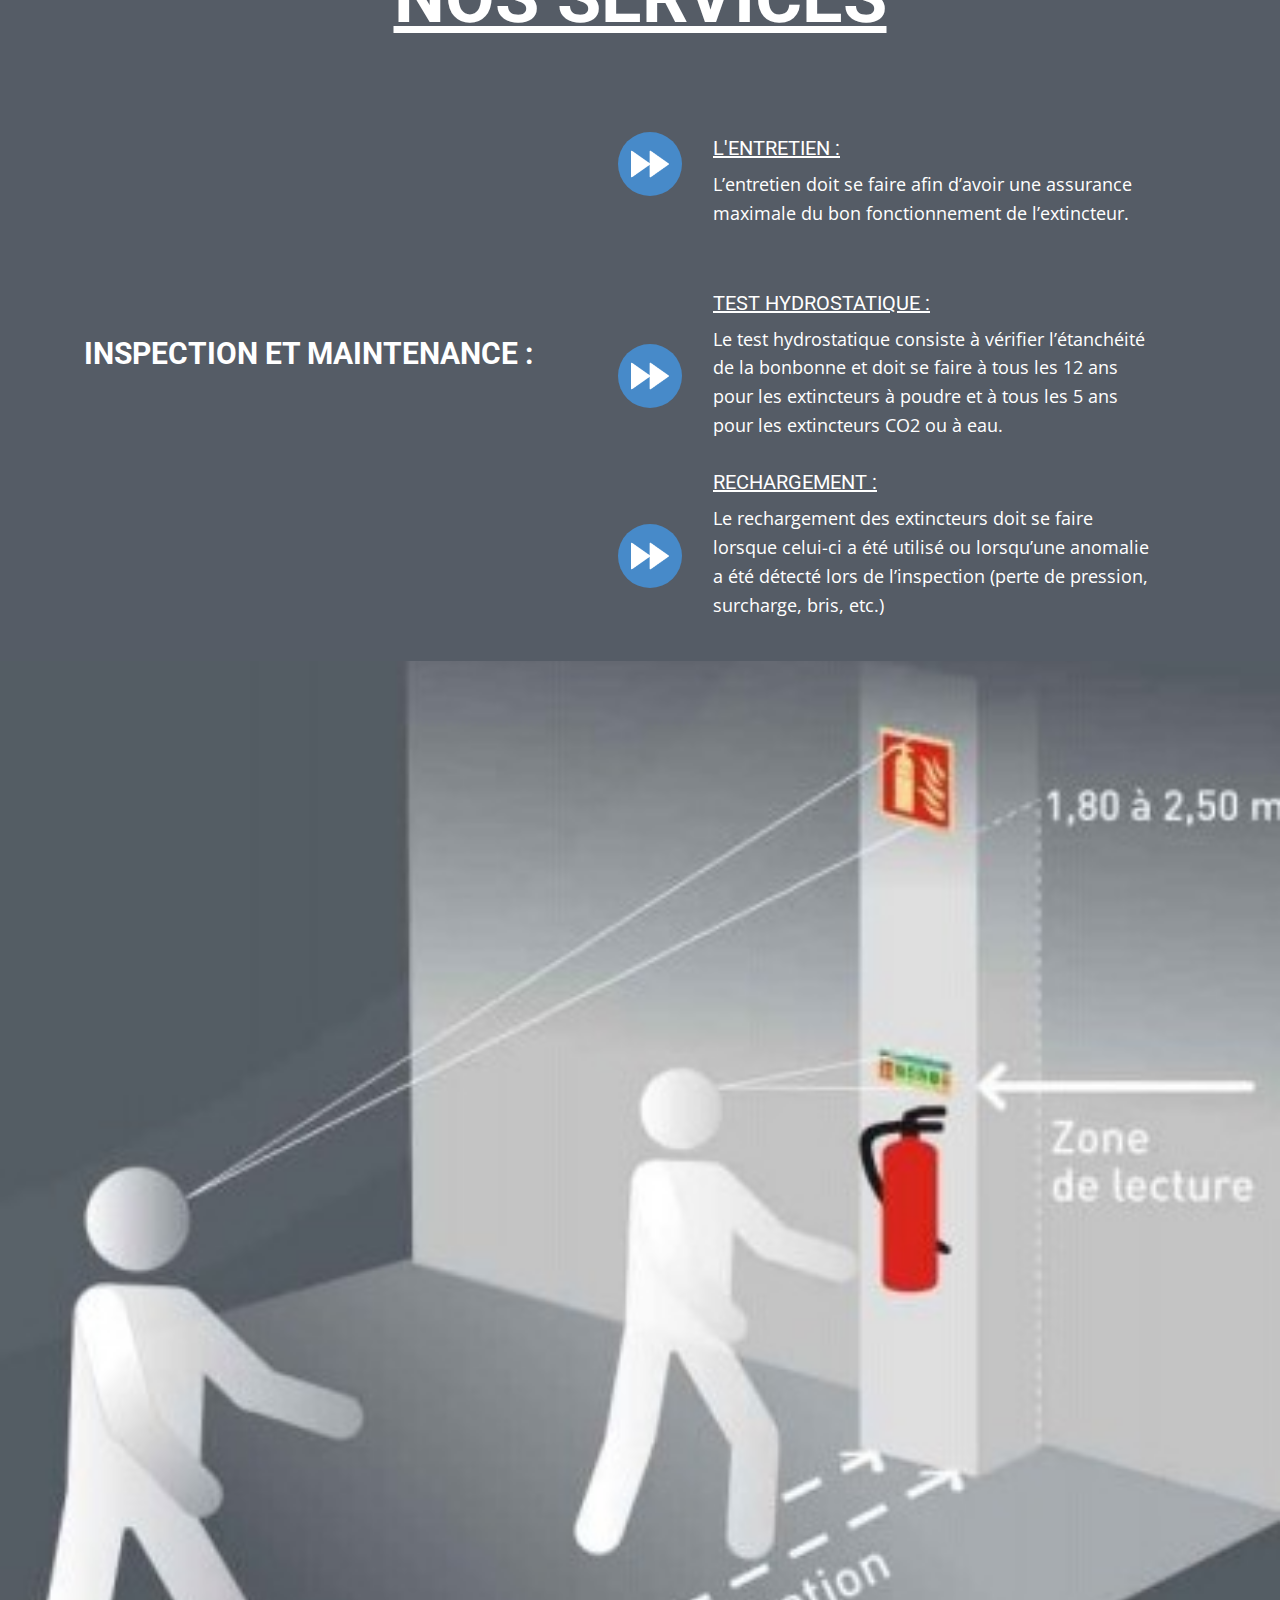
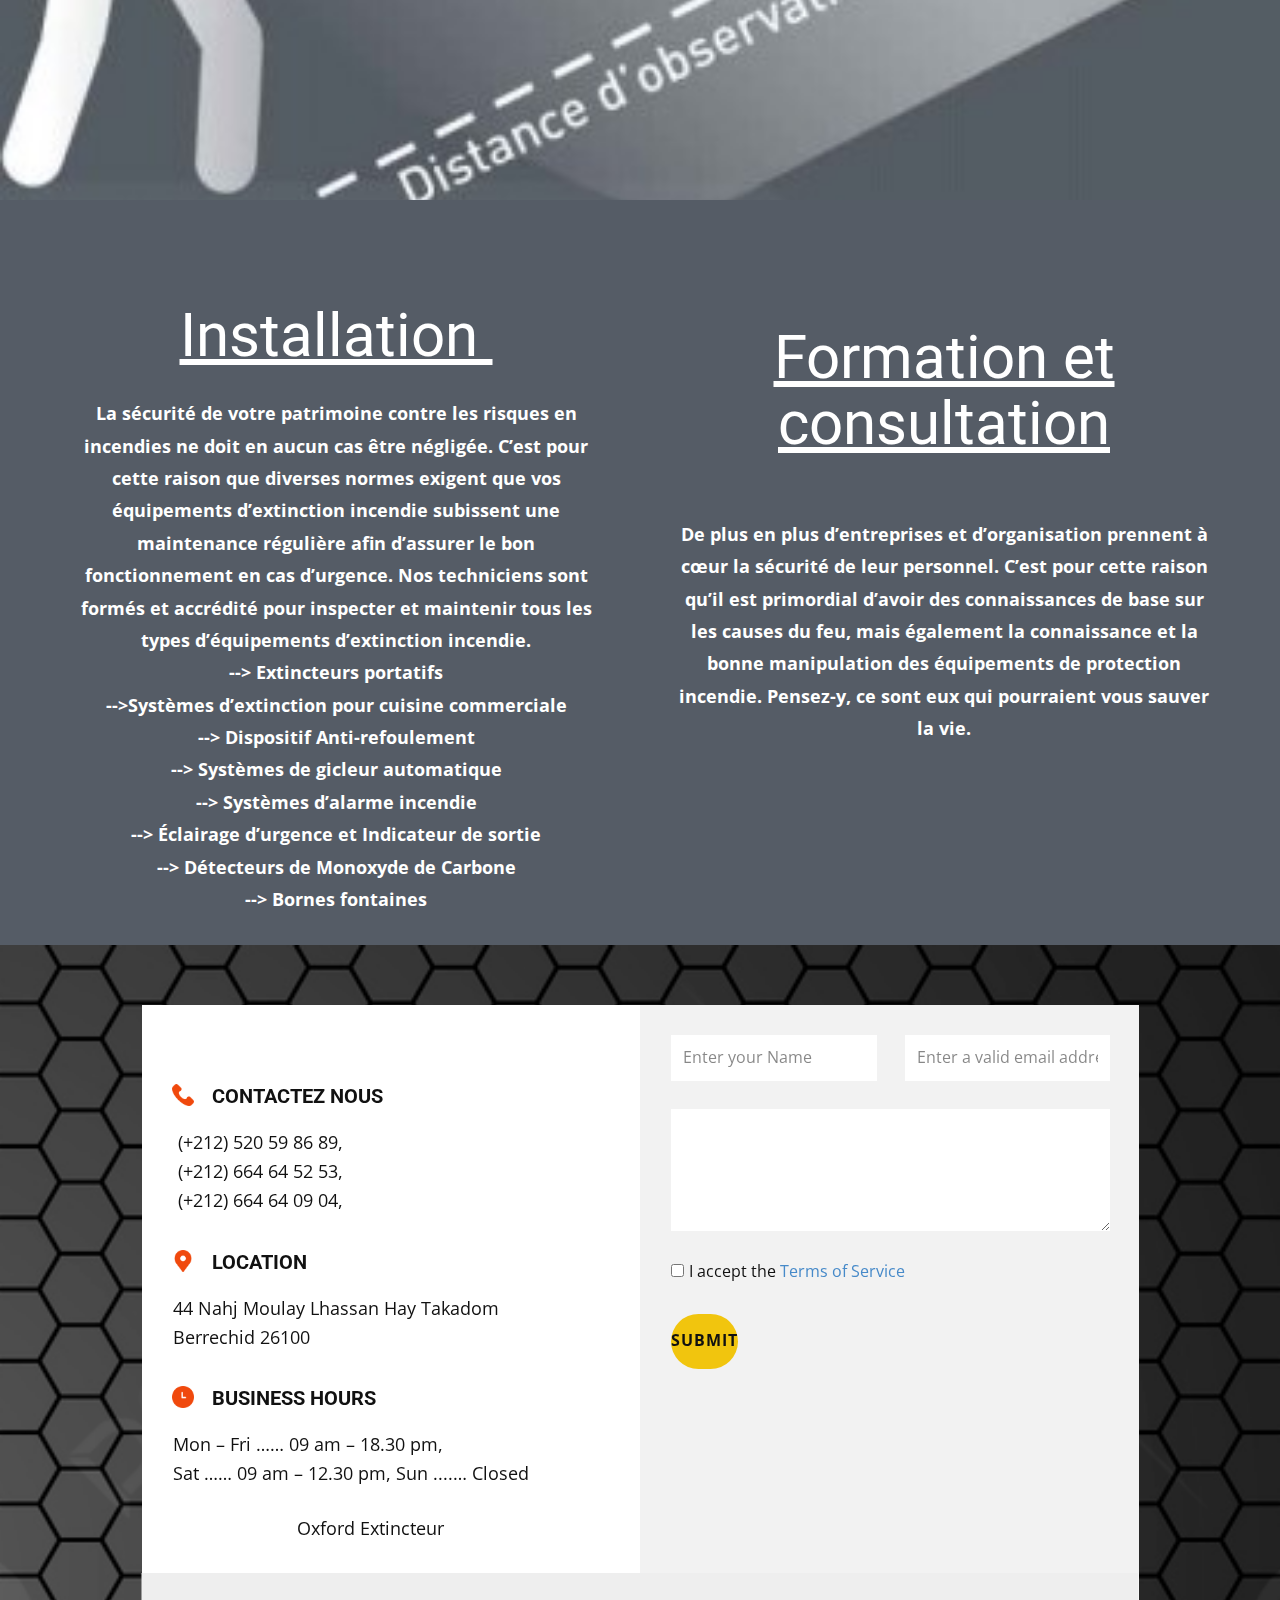
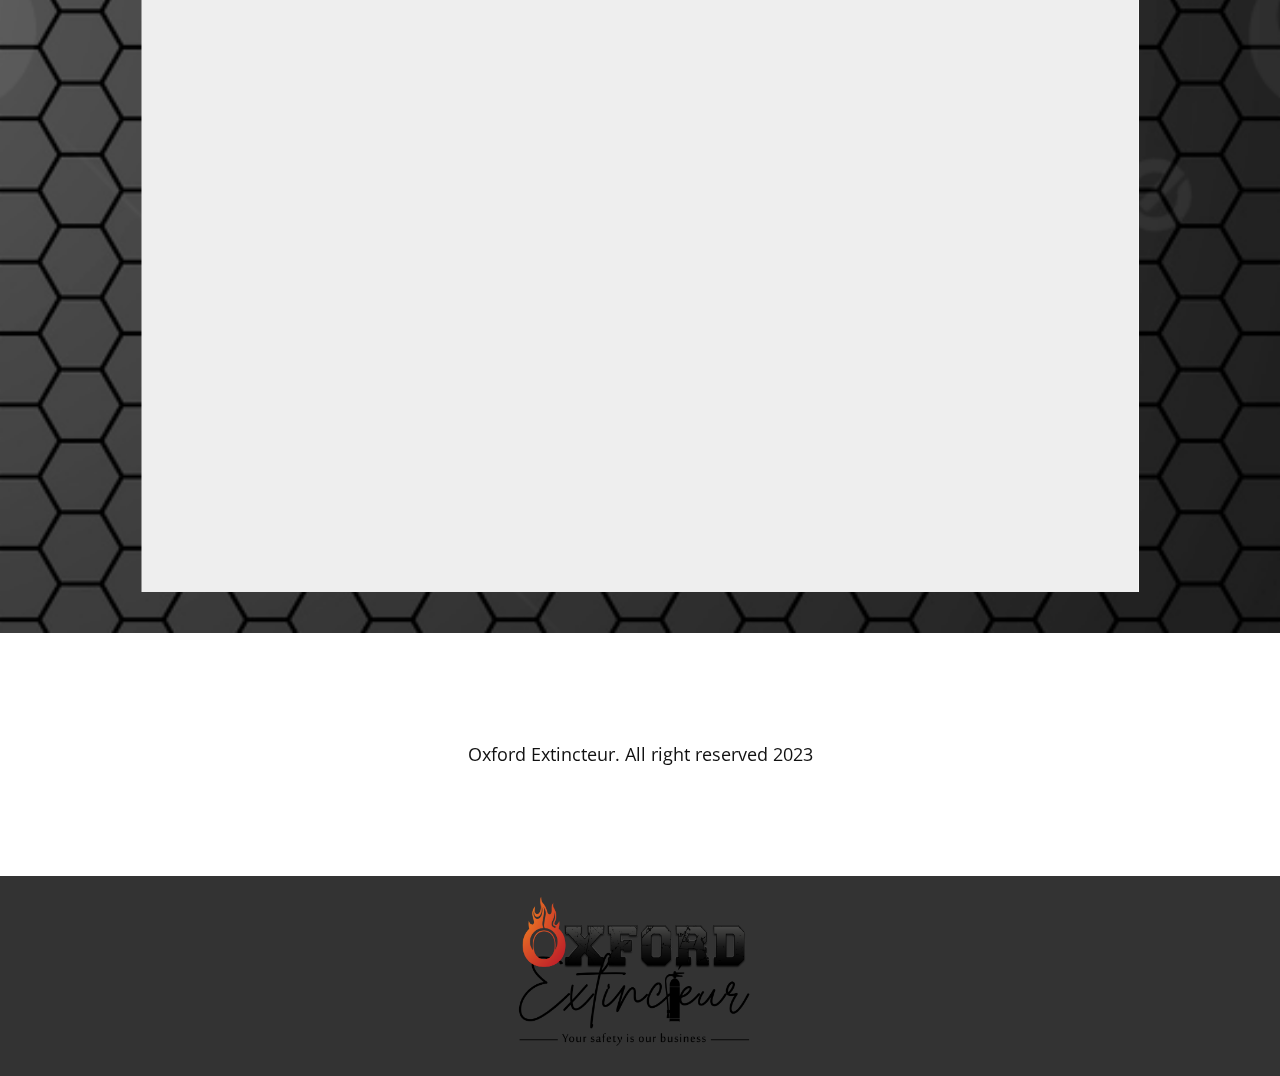
==== commit 8584af0a: "mycomm" ====
--- a/Accueil.html
+++ b/Accueil.html
@@ -704,16 +704,6 @@
     <footer class="u-align-center u-clearfix u-footer u-grey-80 u-footer" id="sec-b76a"><div class="u-clearfix u-sheet u-sheet-1">
         <img class="u-absolute-hcenter u-expanded-height u-image u-image-contain u-image-default u-image-1" src="images/PNG-Noir.png" alt="" data-image-width="11577" data-image-height="8193">
       </div></footer>
-    <section class="u-backlink u-clearfix u-grey-80">
-      <a class="u-link" href="https://nicepage.com/website-templates" target="_blank">
-        <span>Website Templates</span>
-      </a>
-      <p class="u-text">
-        <span>created with</span>
-      </p>
-      <a class="u-link" href="" target="_blank">
-        <span>Website Builder Software</span>
-      </a>. 
-    </section>
+   
   
 </body></html>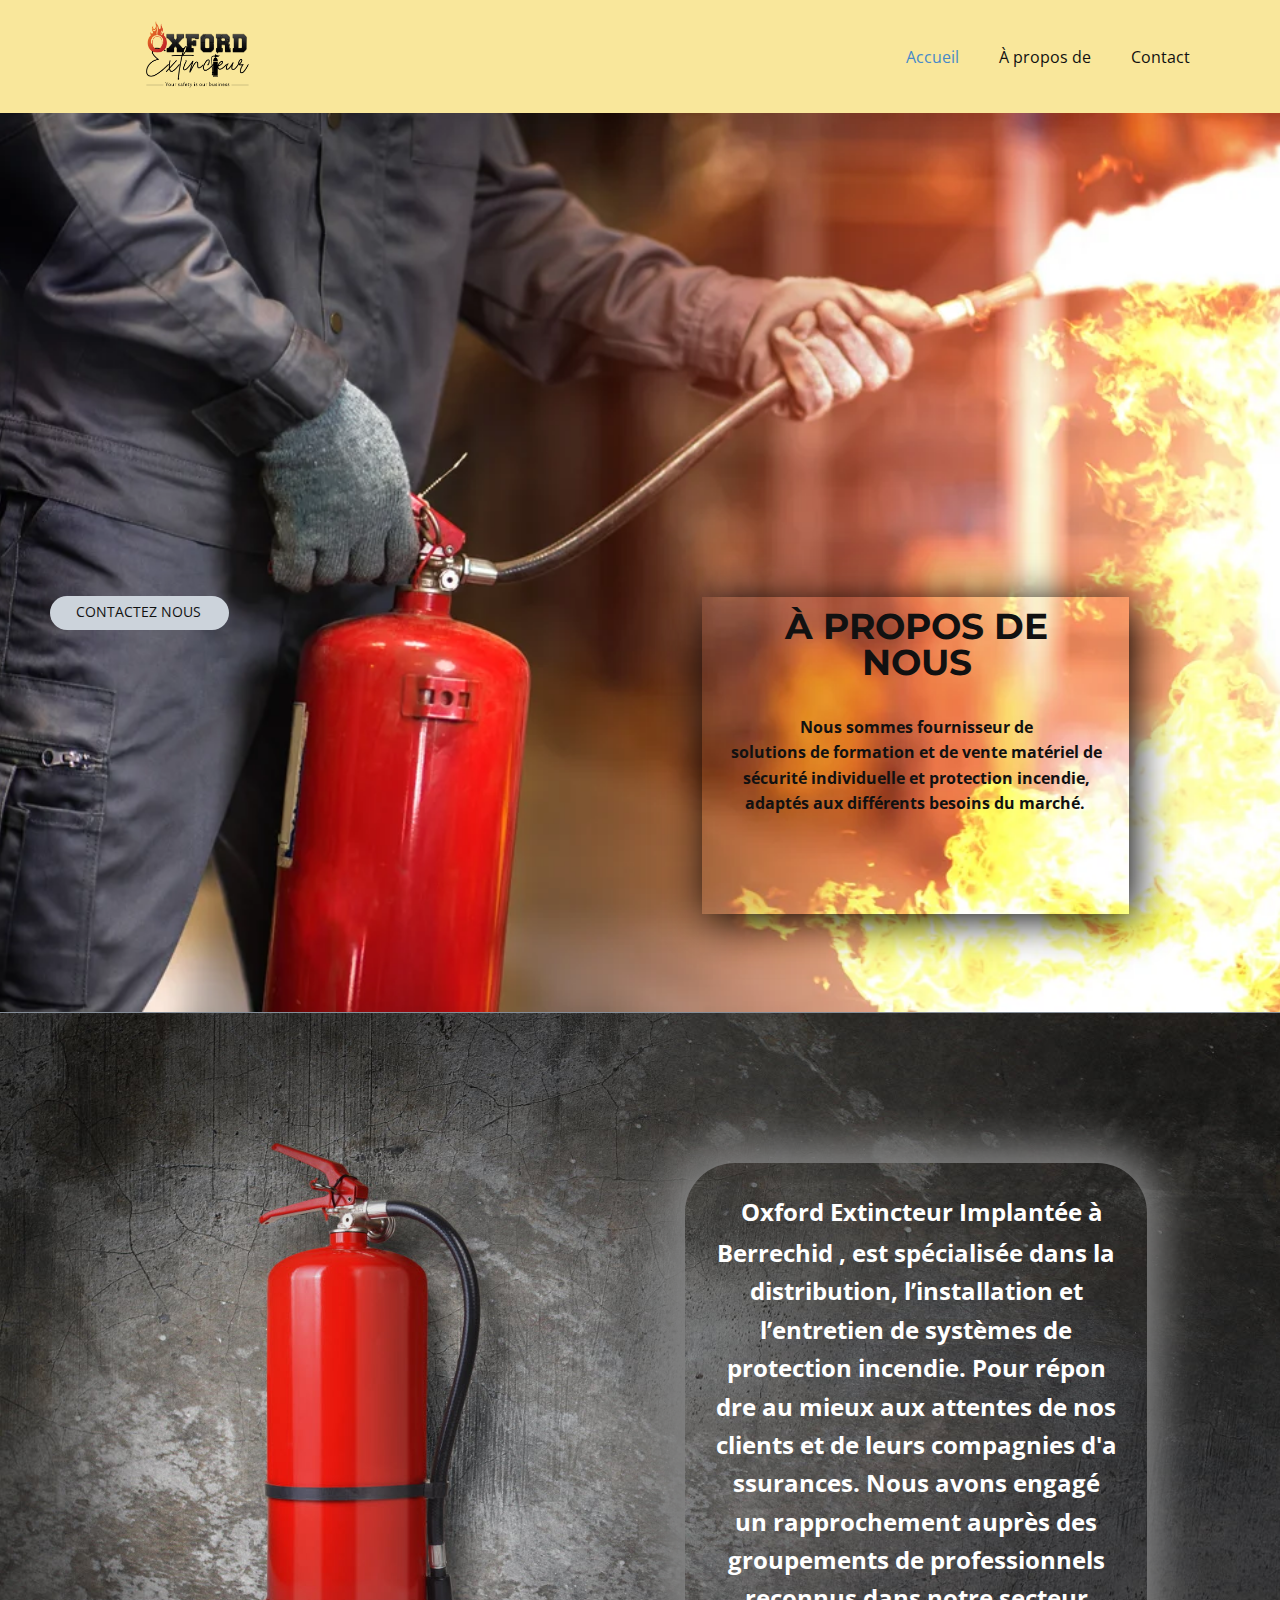
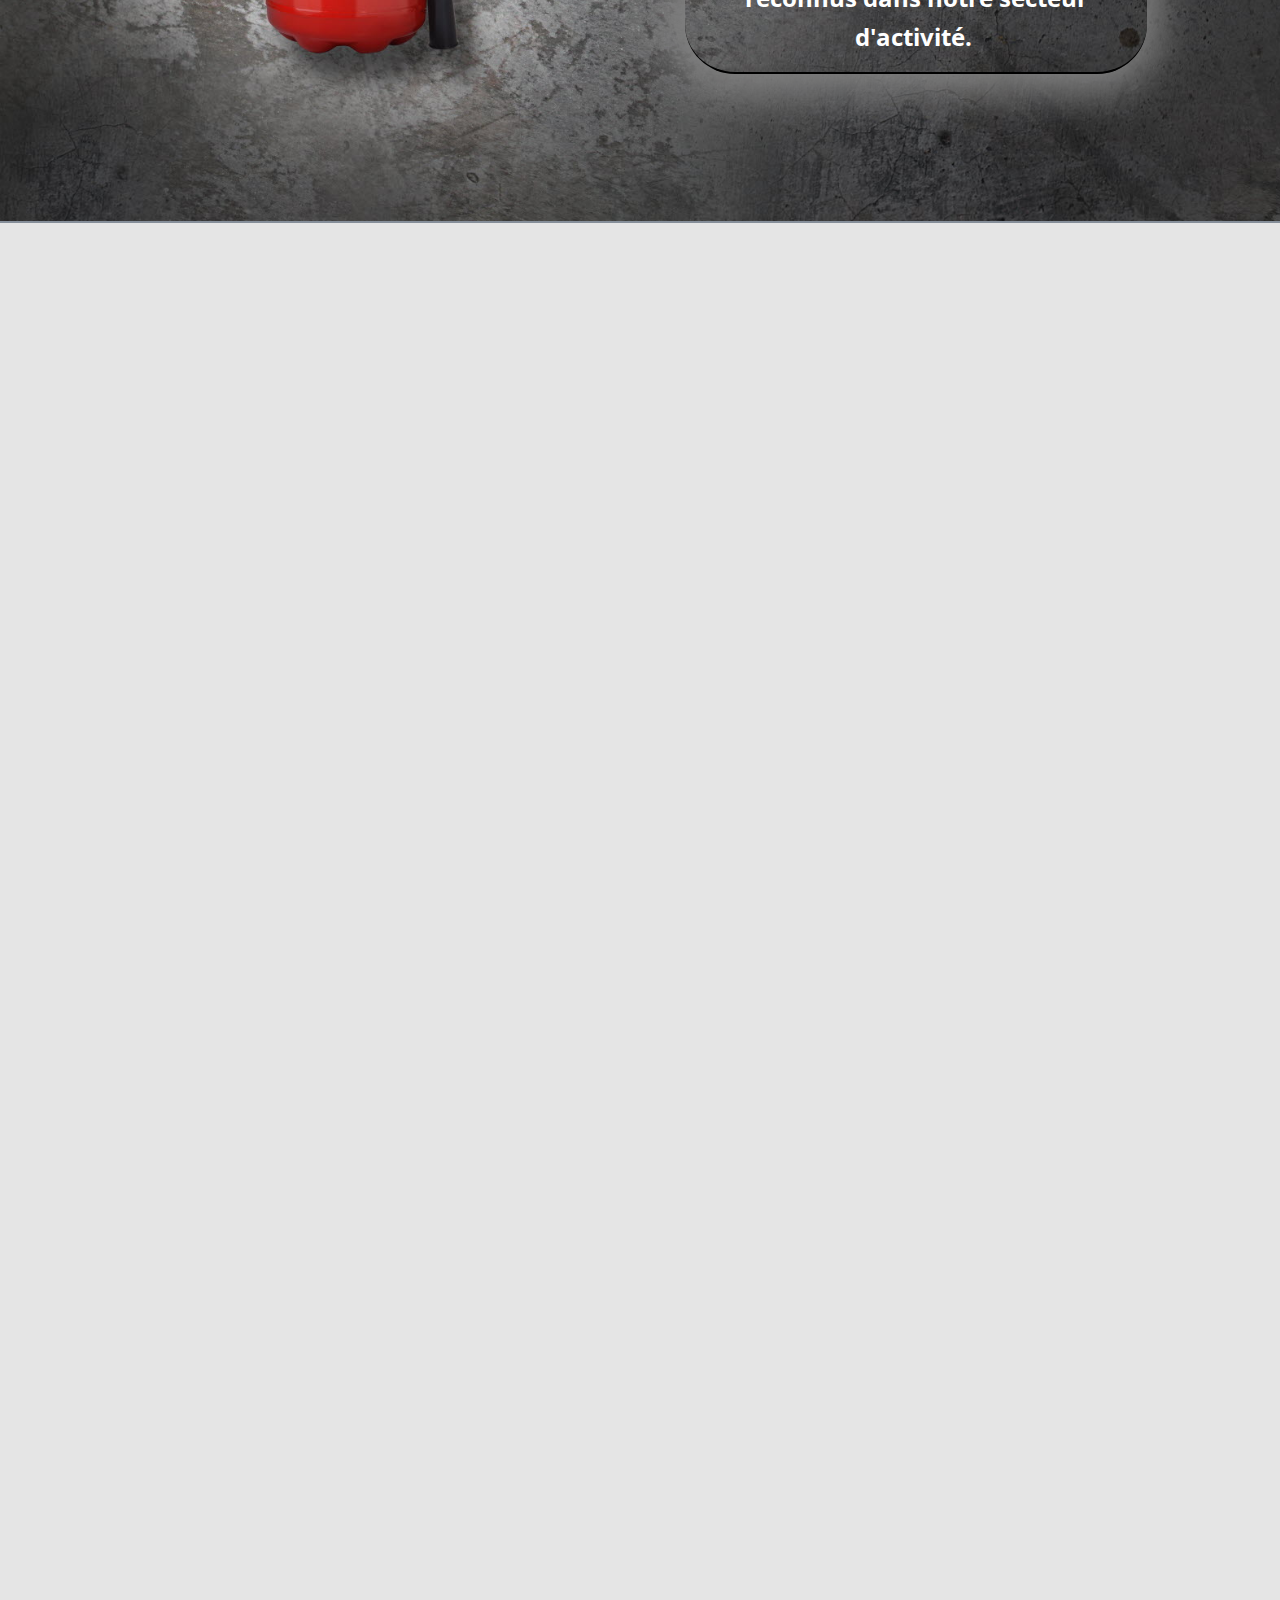
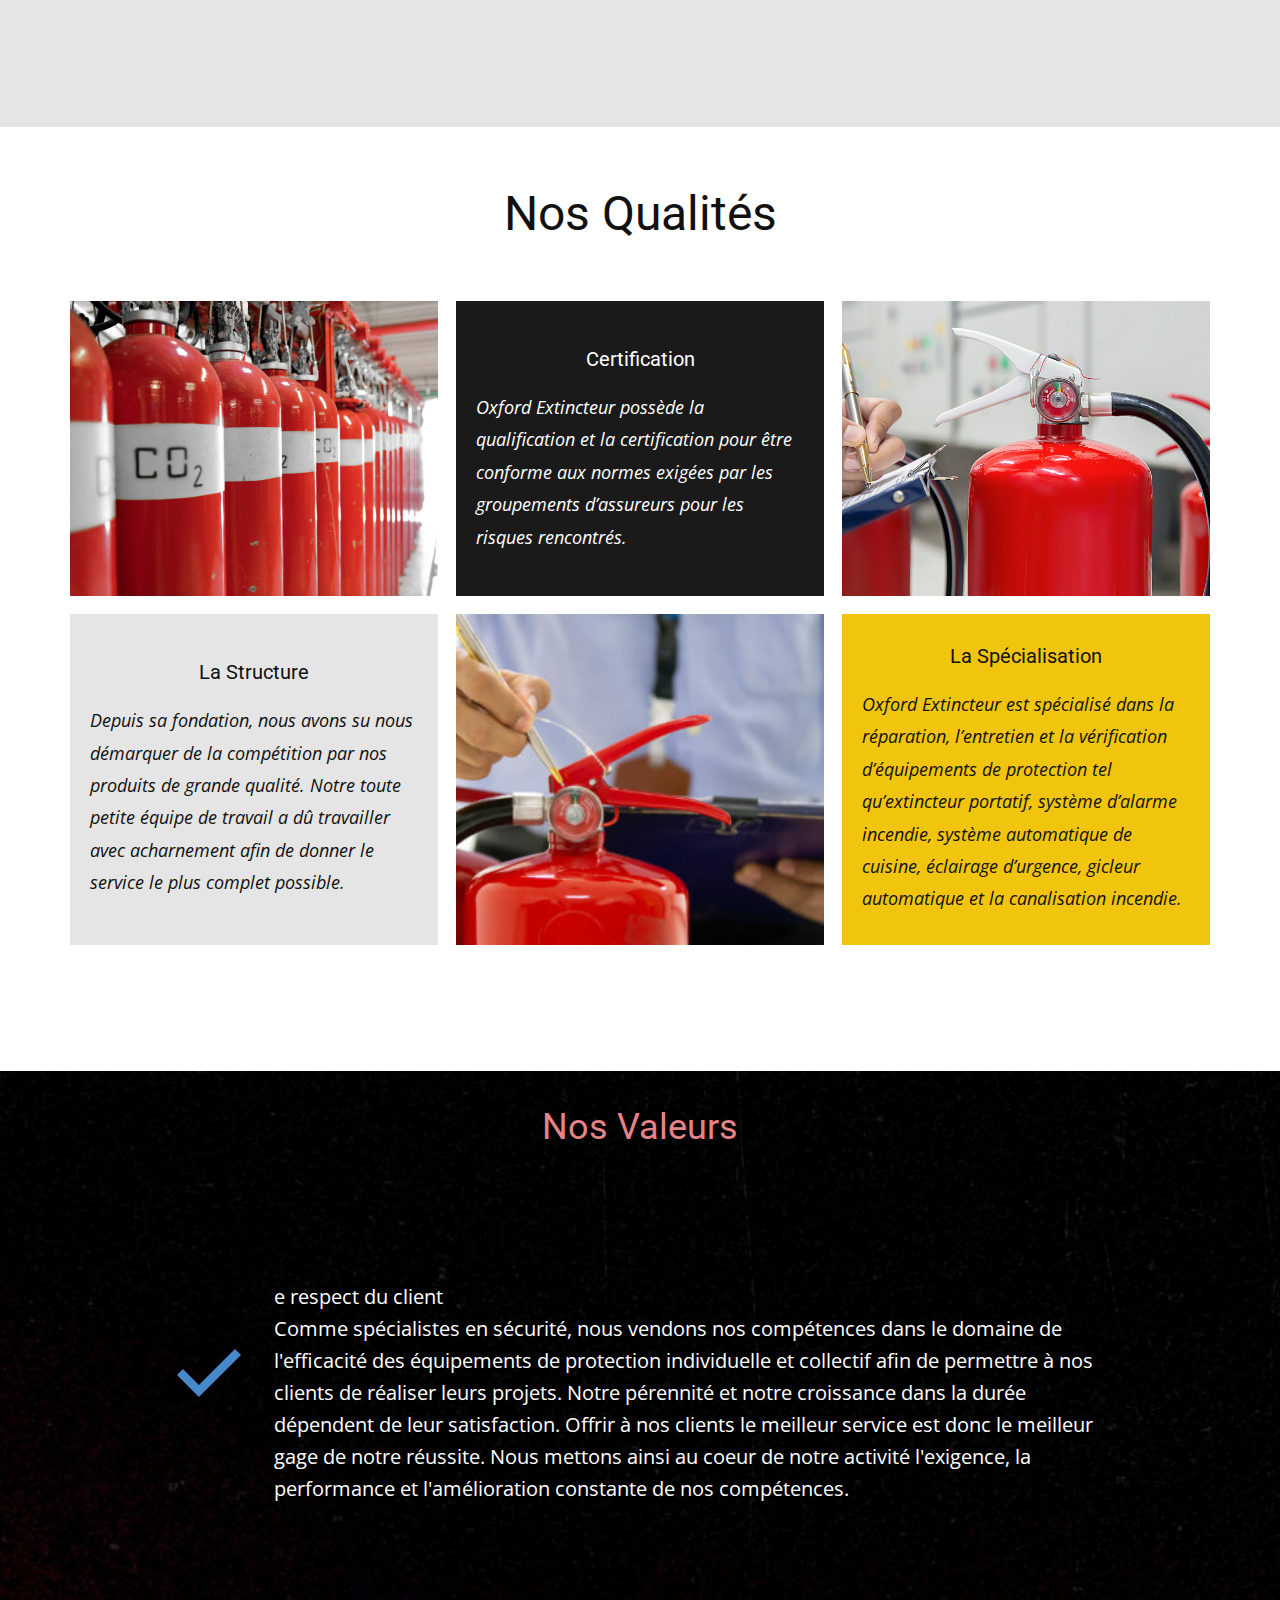
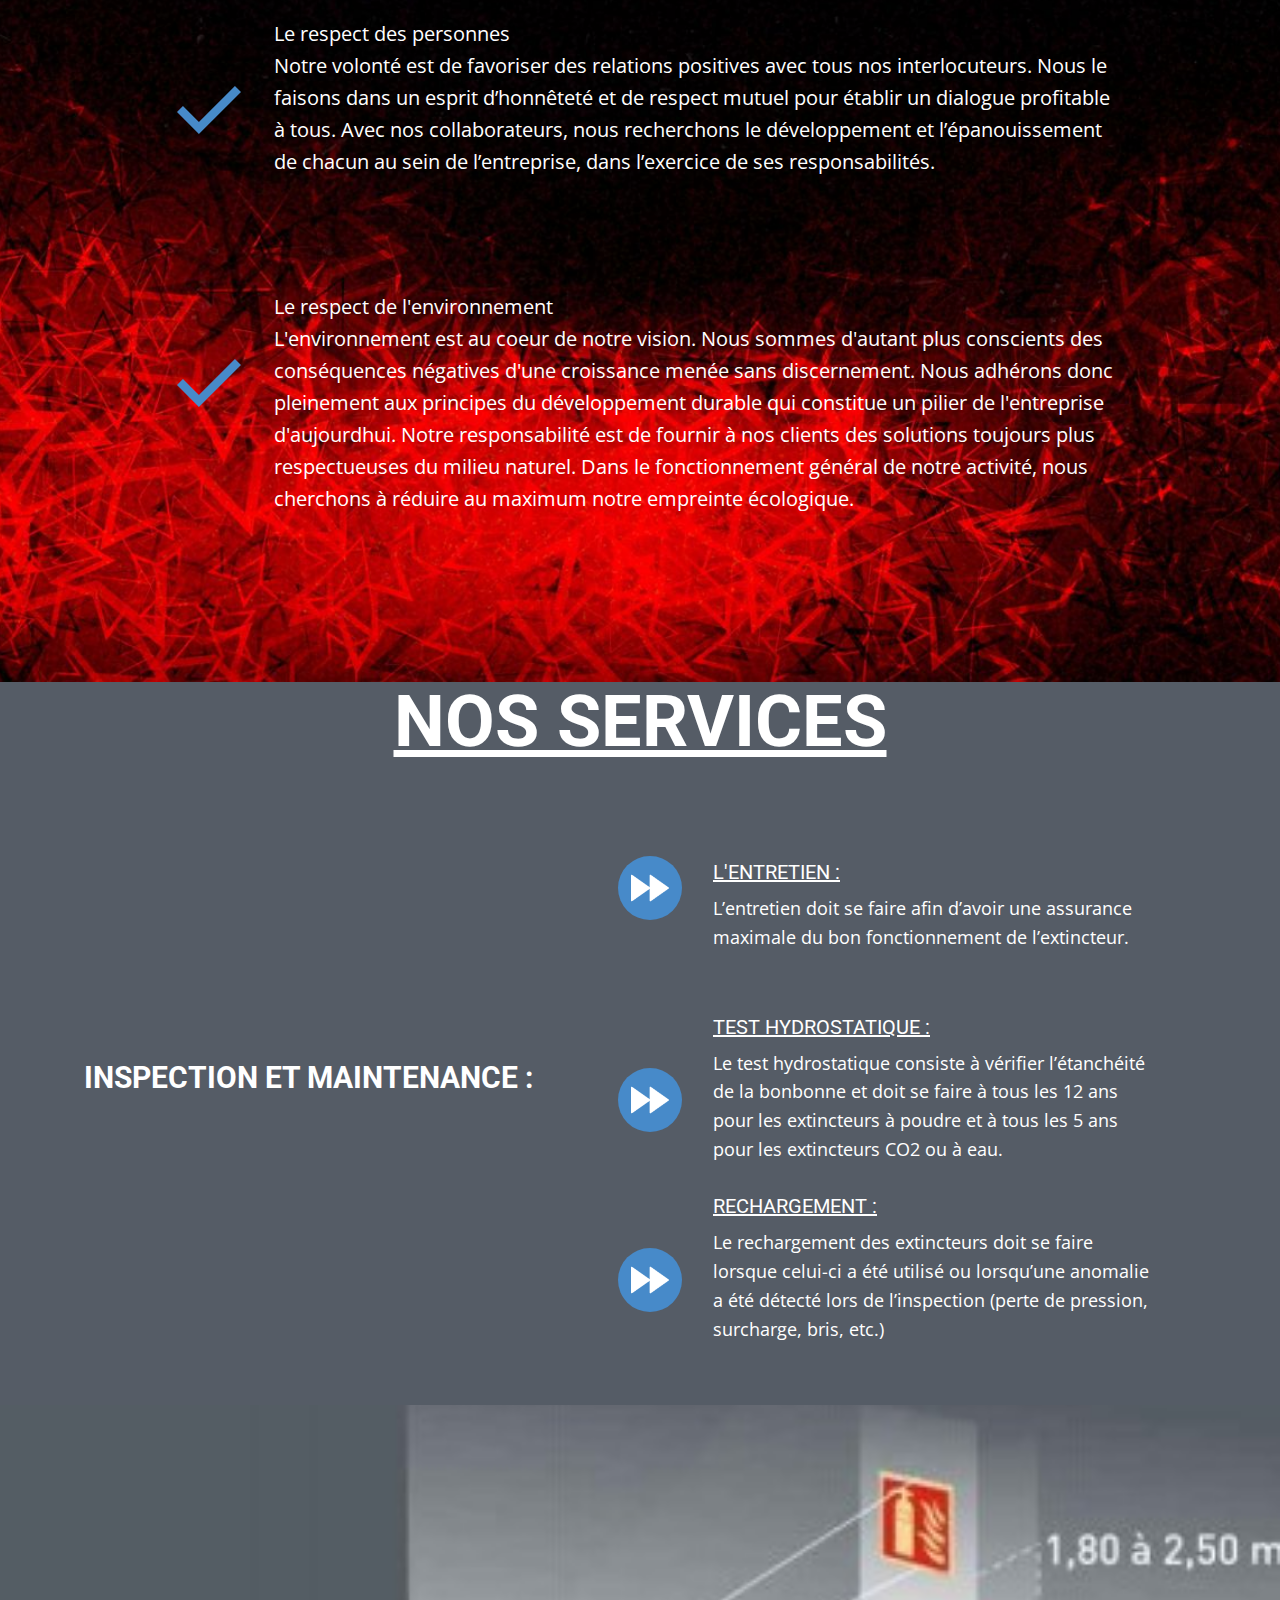
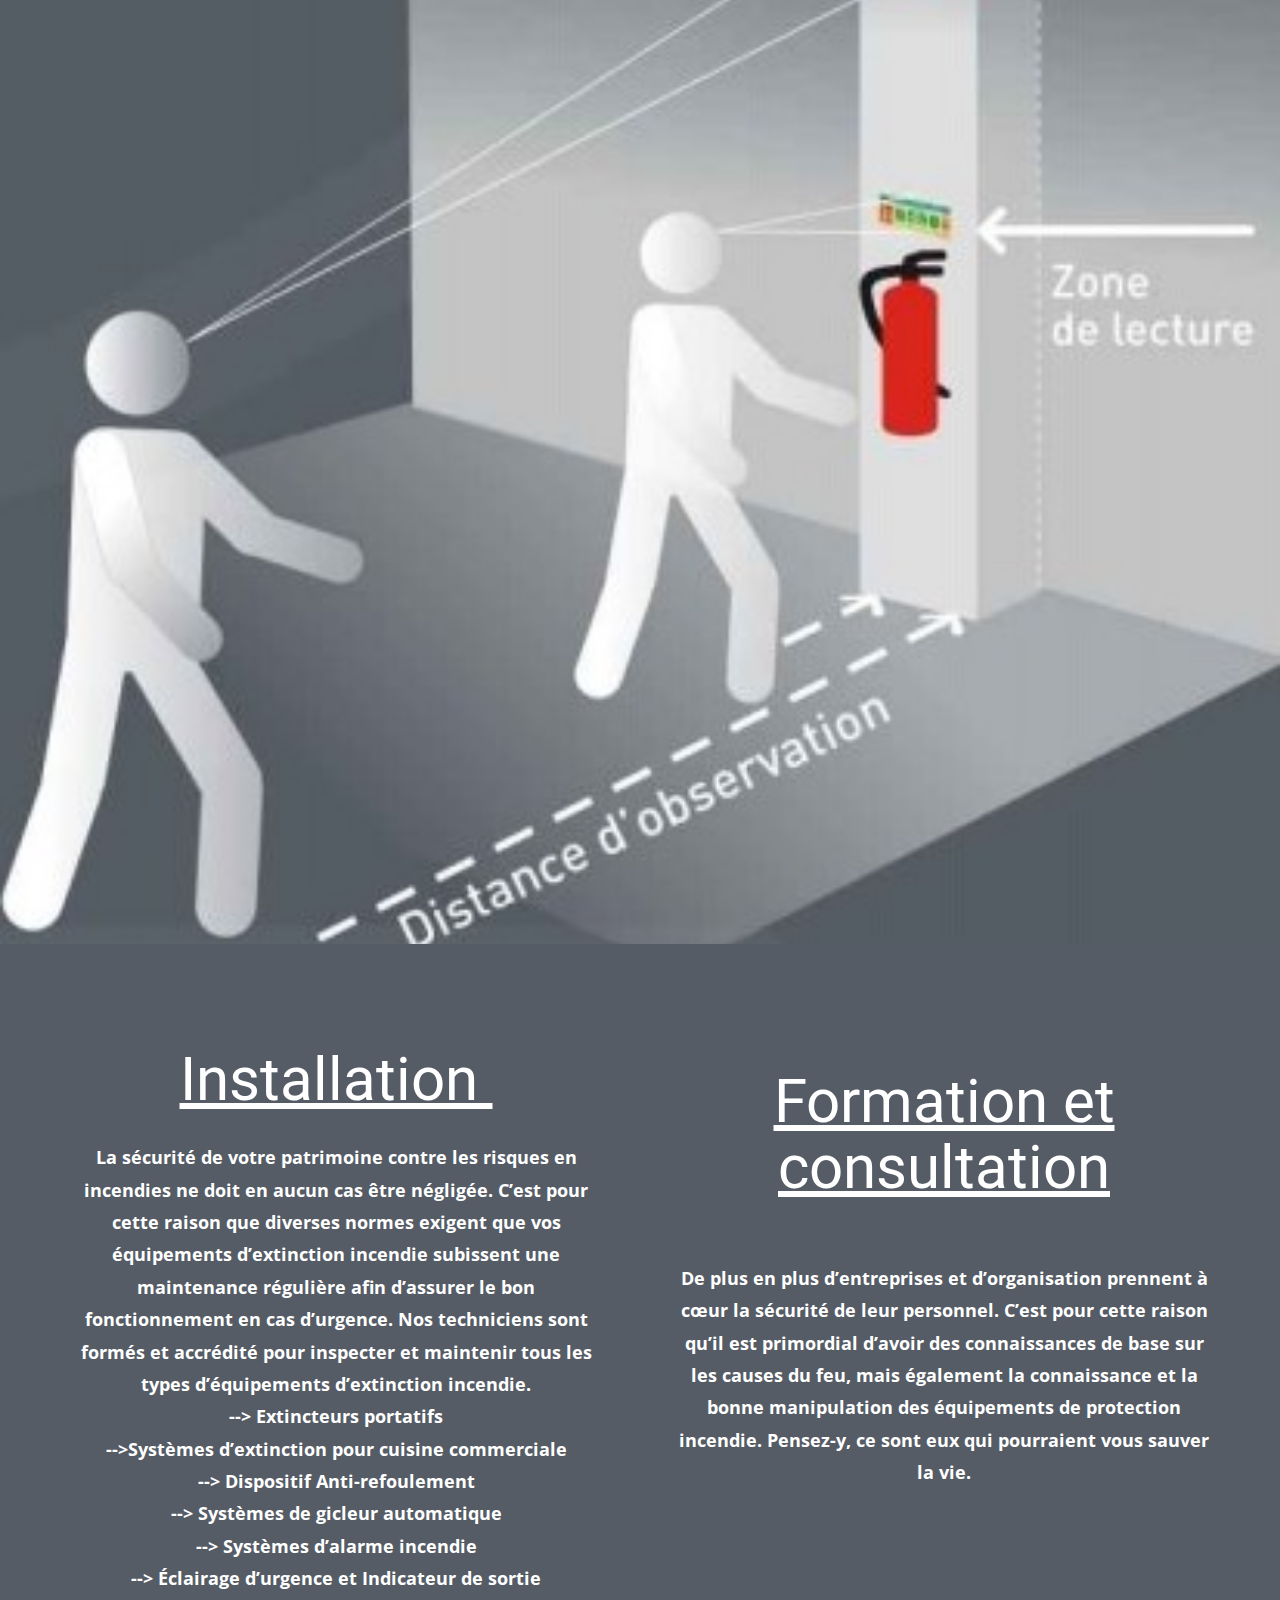
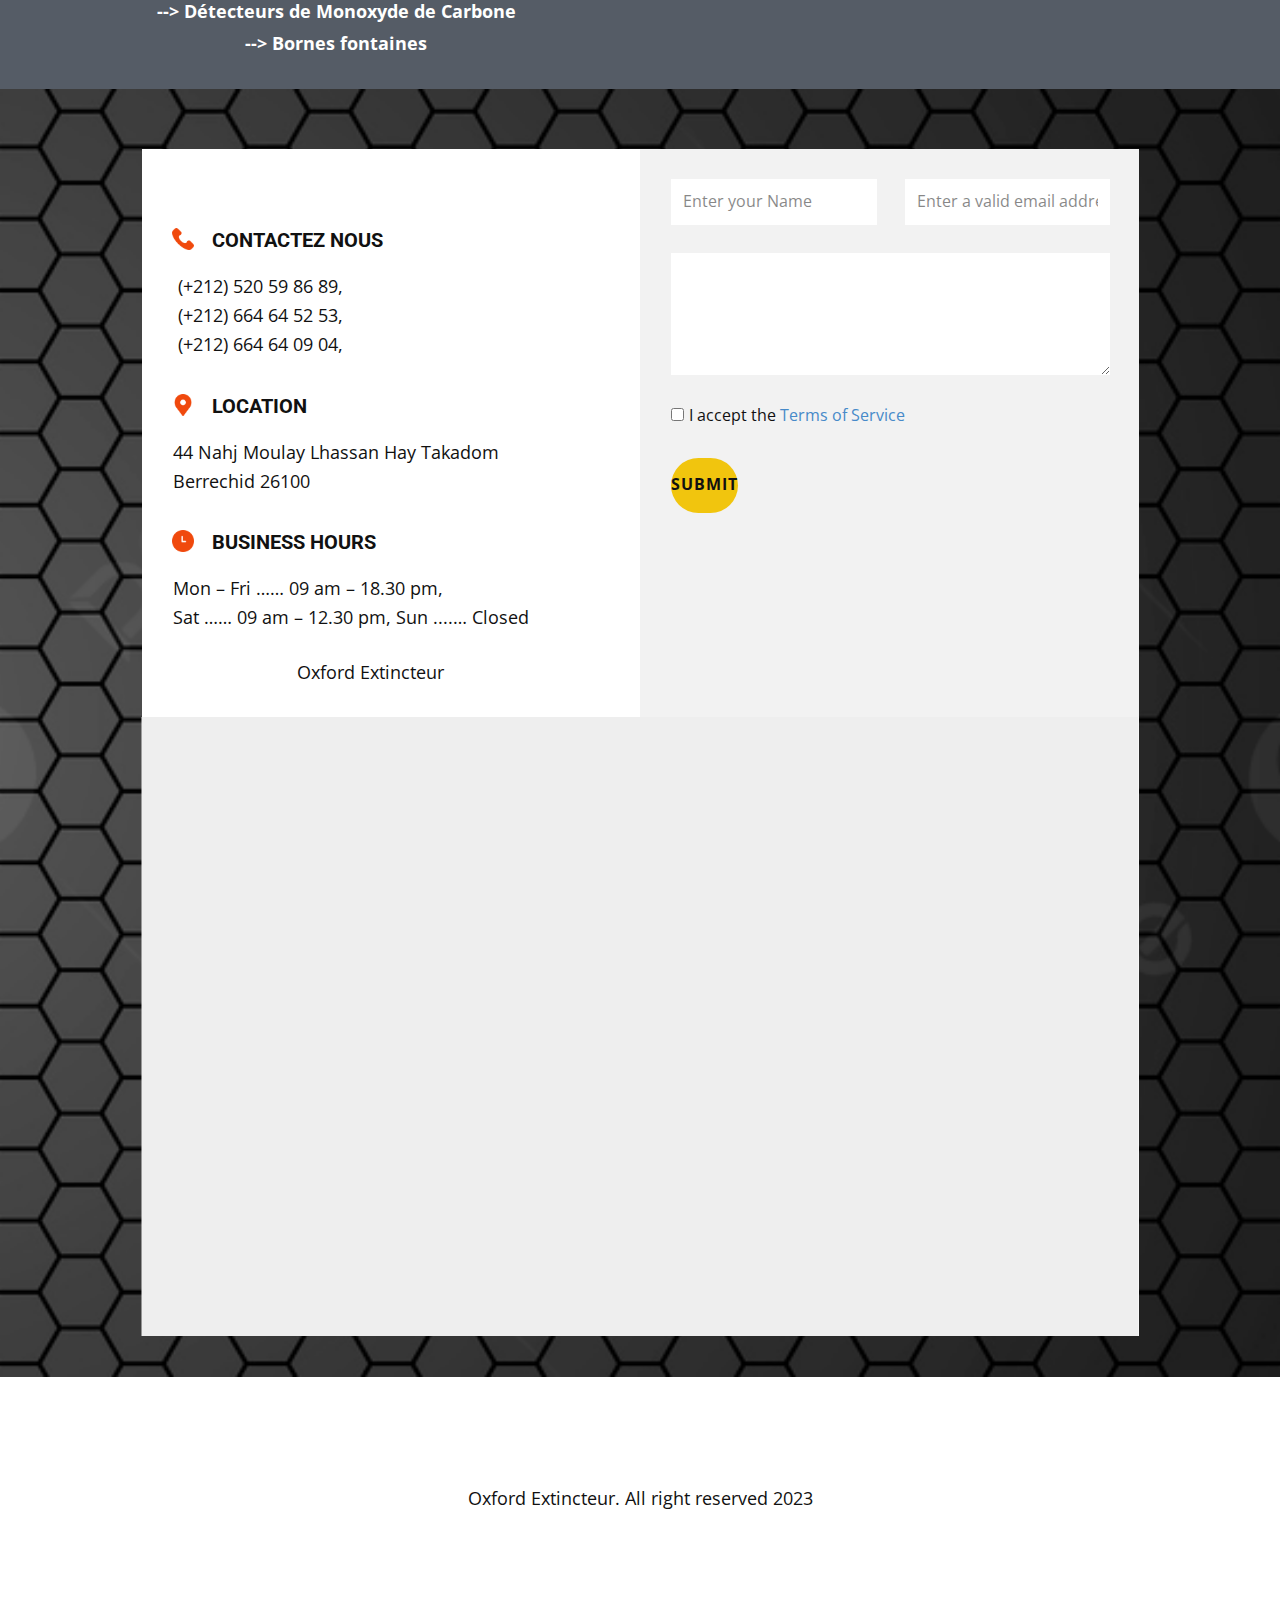
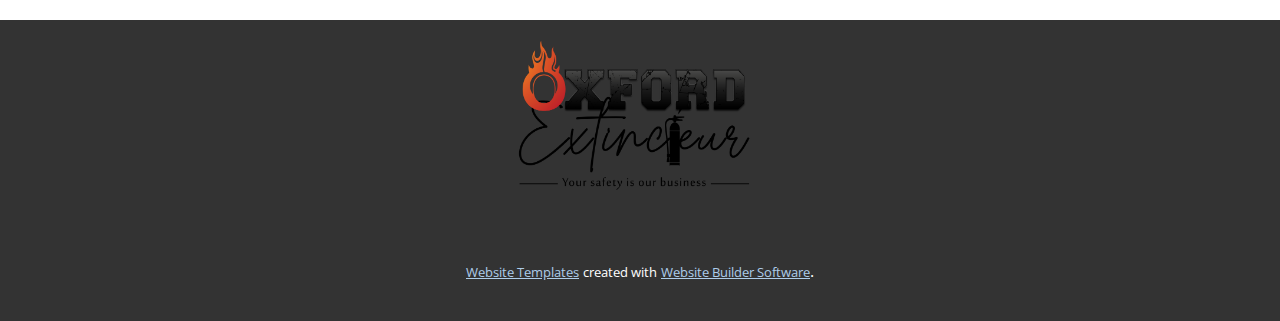
==== commit 9fc69c09: "mycomm" ====
--- a/Accueil.html
+++ b/Accueil.html
@@ -135,192 +135,71 @@
         </div>
       </div>
     </section>
-    <section class="u-align-center u-clearfix u-valign-middle-xs u-section-4" id="sec-8fe6">
-      <div id="carousel-bd35" data-interval="5000" data-u-ride="carousel" class="u-carousel u-carousel-duration-7250 u-expanded-width u-slider u-slider-1">
-        <ol class="u-absolute-hcenter u-carousel-indicators u-hidden u-carousel-indicators-1">
-          <li data-u-target="#carousel-bd35" class="u-active u-grey-30" data-u-slide-to="0"></li>
-          <li data-u-target="#carousel-bd35" class="u-grey-30" data-u-slide-to="1"></li>
-          <li data-u-target="#carousel-bd35" class="u-grey-30" data-u-slide-to="2"></li>
-        </ol>
-        <div class="u-carousel-inner" role="listbox">
-          <div class="u-active u-align-center u-carousel-item u-container-style u-image u-shading u-slide u-image-1" data-image-width="458" data-image-height="254">
-            <div class="u-container-layout u-container-layout-1">
-              <h1 class="u-text u-text-1">Nos qualités</h1>
-              <h2 class="u-text u-text-default u-text-2"> Certification </h2>
-              <p class="u-text u-text-3">Oxford Extincteur possède la qualification et la certification pour être conforme aux
+    <section class="u-align-center u-clearfix u-container-align-center u-section-4" id="carousel_2ed0">
+      <div class="u-clearfix u-sheet u-sheet-1">
+        <h2 class="u-align-center u-text u-text-1">Nos Qualités</h2>
+        <div class="u-clearfix u-expanded-width u-gutter-18 u-layout-wrap u-layout-wrap-1">
+          <div class="u-gutter-0 u-layout">
+            <div class="u-layout-col">
+              <div class="u-size-30">
+                <div class="u-layout-row">
+                  <div class="u-align-center u-container-align-center u-container-style u-image u-layout-cell u-size-20 u-image-1" data-image-width="850" data-image-height="567">
+                    <div class="u-container-layout u-valign-middle u-container-layout-1"></div>
+                  </div>
+                  <div class="u-align-left u-container-style u-grey-90 u-layout-cell u-size-20 u-layout-cell-2">
+                    <div class="u-container-layout u-container-layout-2">
+                      <h5 class="u-align-center u-text u-text-2">Certification</h5>
+                      <p class="u-align-left u-text u-text-3"> Oxford Extincteur possède la qualification et la certification pour être conforme aux
 normes exigées par les groupements d’assureurs pour les risques rencontrés.&nbsp;</p>
-            </div>
-          </div>
-          <div class="u-align-center u-carousel-item u-container-style u-image u-shading u-slide u-image-2" data-image-width="850" data-image-height="567">
-            <div class="u-container-layout u-container-layout-2">
-              <h1 class="u-text u-text-4">Nos qualités</h1>
-              <h2 class="u-text u-text-5"> La Structure</h2>
-              <p class="u-text u-text-6">Depuis sa fondation, nous
+                    </div>
+                  </div>
+                  <div class="u-align-center u-container-align-center u-container-style u-image u-layout-cell u-size-20 u-image-2" data-image-width="2560" data-image-height="1145">
+                    <div class="u-container-layout u-valign-middle u-container-layout-3"></div>
+                  </div>
+                </div>
+              </div>
+              <div class="u-size-30">
+                <div class="u-layout-row">
+                  <div class="u-align-left u-container-style u-grey-10 u-layout-cell u-size-20 u-layout-cell-4">
+                    <div class="u-container-layout u-valign-middle u-container-layout-4">
+                      <h5 class="u-align-center u-text u-text-4">La Structure</h5>
+                      <p class="u-align-left u-text u-text-5">Depuis sa fondation, nous
 avons su nous démarquer de la compétition par nos produits de grande qualité.
-Notre toute petite éq​​uipe de travail a dû travailler avec acharnement afin de
+Notre toute petite éq​uipe de travail a dû travailler avec acharnement afin de
 donner le service le plus complet possible.</p>
-            </div>
-          </div>
-          <div class="u-carousel-item u-container-style u-expanded-width u-image u-slide u-image-3" data-image-width="2560" data-image-height="1145">
-            <div class="u-container-layout u-container-layout-3">
-              <h1 class="u-align-center u-text u-text-body-alt-color u-text-7">Nos qualités</h1>
-              <h2 class="u-text u-text-body-alt-color u-text-default u-text-8"> La Spécialisation</h2>
-              <p class="u-text u-text-body-alt-color u-text-9">Oxford Extincteur est spécialisé dans la
+                    </div>
+                  </div>
+                  <div class="u-align-center u-container-align-left u-container-style u-image u-layout-cell u-size-20 u-image-3" data-image-width="458" data-image-height="254">
+                    <div class="u-container-layout u-valign-middle u-container-layout-5"></div>
+                  </div>
+                  <div class="u-align-left u-container-style u-layout-cell u-palette-3-base u-size-20 u-layout-cell-6">
+                    <div class="u-container-layout u-valign-middle u-container-layout-6">
+                      <h5 class="u-align-center u-text u-text-6">La Spécialisation</h5>
+                      <p class="u-align-left u-text u-text-7"> Oxford Extincteur est spécialisé dans la
 réparation, l’entretien et la vérification d’équipements de protection tel qu’extincteur
 portatif, système d’alarme incendie, système automatique de cuisine, éclairage
 d’urgence, gicleur automatique et la canalisation incendie.</p>
-            </div>
-          </div>
-        </div>
-        <a class="u-absolute-vcenter u-carousel-control u-carousel-control-prev u-hidden-sm u-hidden-xs u-spacing-9 u-carousel-control-1" href="#carousel-bd35" role="button" data-u-slide="prev">
-          <span aria-hidden="true">
-            <svg viewBox="0 0 451.847 451.847"><path d="M97.141,225.92c0-8.095,3.091-16.192,9.259-22.366L300.689,9.27c12.359-12.359,32.397-12.359,44.751,0
-c12.354,12.354,12.354,32.388,0,44.748L173.525,225.92l171.903,171.909c12.354,12.354,12.354,32.391,0,44.744
-c-12.354,12.365-32.386,12.365-44.745,0l-194.29-194.281C100.226,242.115,97.141,234.018,97.141,225.92z"></path></svg>
+                    </div>
+                  </div>
+                </div>
+              </div>
+            </div>
+          </div>
+        </div>
+      </div>
+    </section>
+    <section class="u-clearfix u-image u-section-5" id="sec-8863" data-image-width="4000" data-image-height="2250">
+      <div class="u-clearfix u-sheet u-sheet-1">
+        <h4 class="u-text u-text-default u-text-palette-2-light-1 u-text-1">Nos Valeurs<br>
+        </h4>
+        <div class="u-list u-list-1">
+          <div class="u-repeater u-repeater-1">
+            <div class="u-container-style u-list-item u-repeater-item">
+              <div class="u-container-layout u-similar-container u-container-layout-1"><span class="u-icon u-icon-circle u-text-palette-1-base u-icon-1"><svg class="u-svg-link" preserveAspectRatio="xMidYMin slice" viewBox="0 0 515.556 515.556" style=""><use xmlns:xlink="http://www.w3.org/1999/xlink" xlink:href="#svg-239b"></use></svg><svg class="u-svg-content" viewBox="0 0 515.556 515.556" id="svg-239b"><path d="m0 274.226 176.549 176.886 339.007-338.672-48.67-47.997-290.337 290-128.553-128.552z"></path></svg>
+            
+            
           </span>
-          <span class="sr-only">
-            <svg viewBox="0 0 451.847 451.847"><path d="M97.141,225.92c0-8.095,3.091-16.192,9.259-22.366L300.689,9.27c12.359-12.359,32.397-12.359,44.751,0
-c12.354,12.354,12.354,32.388,0,44.748L173.525,225.92l171.903,171.909c12.354,12.354,12.354,32.391,0,44.744
-c-12.354,12.365-32.386,12.365-44.745,0l-194.29-194.281C100.226,242.115,97.141,234.018,97.141,225.92z"></path></svg>
-          </span>
-        </a>
-        <a class="u-absolute-vcenter u-carousel-control u-carousel-control-next u-hidden-sm u-hidden-xs u-spacing-9 u-carousel-control-2" href="#carousel-bd35" role="button" data-u-slide="next">
-          <span aria-hidden="true">
-            <svg viewBox="0 0 451.846 451.847"><path d="M345.441,248.292L151.154,442.573c-12.359,12.365-32.397,12.365-44.75,0c-12.354-12.354-12.354-32.391,0-44.744
-L278.318,225.92L106.409,54.017c-12.354-12.359-12.354-32.394,0-44.748c12.354-12.359,32.391-12.359,44.75,0l194.287,194.284
-c6.177,6.18,9.262,14.271,9.262,22.366C354.708,234.018,351.617,242.115,345.441,248.292z"></path></svg>
-          </span>
-          <span class="sr-only">
-            <svg viewBox="0 0 451.846 451.847"><path d="M345.441,248.292L151.154,442.573c-12.359,12.365-32.397,12.365-44.75,0c-12.354-12.354-12.354-32.391,0-44.744
-L278.318,225.92L106.409,54.017c-12.354-12.359-12.354-32.394,0-44.748c12.354-12.359,32.391-12.359,44.75,0l194.287,194.284
-c6.177,6.18,9.262,14.271,9.262,22.366C354.708,234.018,351.617,242.115,345.441,248.292z"></path></svg>
-          </span>
-        </a>
-      </div>
-      <style data-mode="XXL">@media (max-width: 0px) {
-  .u-block-57dd-2 {
-    min-height: 613px;
-  }
-  .u-section-4 .u-slider-1 {
-    width: 758px;
-    min-height: 478px;
-    height: auto;
-    margin-top: 60px;
-    margin-bottom: 60px;
-    margin-left: auto;
-    margin-right: auto;
-  }
-  .u-section-4 .u-carousel-indicators-1 {
-    position: absolute;
-    bottom: 10px;
-    width: auto;
-    height: auto;
-  }
-  .u-section-4 .u-image-1 {
-    background-image: linear-gradient(0deg, rgba(0,0,0,0.4), rgba(0,0,0,0.4)), url("[data-uri]");
-    background-position: 50% 50%;
-  }
-  .u-section-4 .u-container-layout-1 {
-    padding-top: 30px;
-    padding-bottom: 30px;
-    padding-left: 60px;
-    padding-right: 60px;
-  }
-  .u-section-4 .u-text-2 {
-    margin-top: 0;
-    margin-bottom: 0;
-    margin-left: auto;
-    margin-right: auto;
-  }
-  .u-section-4 .u-text-3 {
-    width: 409px;
-    margin-top: 20px;
-    margin-left: auto;
-    margin-right: auto;
-    margin-bottom: 0;
-  }
-  .u-block-57dd-34 {
-    border-style: none;
-    font-weight: 700;
-    text-transform: uppercase;
-    font-size: 0.875rem;
-    letter-spacing: 1px;
-    background-image: none;
-    margin-top: 30px;
-    margin-left: auto;
-    margin-right: auto;
-    margin-bottom: 0;
-  }
-  .u-section-4 .u-image-2 {
-    background-image: linear-gradient(0deg, rgba(0,0,0,0.4), rgba(0,0,0,0.4)), url("[data-uri]");
-    background-position: 50% 50%;
-  }
-  .u-section-4 .u-container-layout-2 {
-    padding-top: 30px;
-    padding-bottom: 30px;
-    padding-left: 60px;
-    padding-right: 60px;
-  }
-  .u-section-4 .u-text-5 {
-    margin-top: 0;
-    margin-bottom: 0;
-    margin-left: auto;
-    margin-right: auto;
-  }
-  .u-section-4 .u-text-6 {
-    width: 409px;
-    margin-top: 20px;
-    margin-left: auto;
-    margin-right: auto;
-    margin-bottom: 0;
-  }
-  .u-block-57dd-39 {
-    border-style: none;
-    font-weight: 700;
-    text-transform: uppercase;
-    font-size: 0.875rem;
-    letter-spacing: 1px;
-    background-image: none;
-    margin-top: 30px;
-    margin-left: auto;
-    margin-right: auto;
-    margin-bottom: 0;
-  }
-  .u-section-4 .u-carousel-control-1 {
-    width: 38px;
-    height: 38px;
-    background-image: none;
-    left: -58px;
-    position: absolute;
-    right: auto;
-  }
-  .u-section-4 .u-carousel-control-2 {
-    width: 38px;
-    height: 38px;
-    background-image: none;
-    left: auto;
-    position: absolute;
-    right: -58px;
-  }
-}</style>
-    </section>
-    <section class="u-align-center u-clearfix u-image u-section-5" id="sec-6531" data-image-width="4000" data-image-height="2250">
-      <div class="u-clearfix u-sheet u-valign-bottom-xs u-sheet-1">
-        <div id="carousel-5989" data-interval="5000" data-u-ride="carousel" class="u-carousel u-carousel-duration-7250 u-carousel-left u-expanded-width u-slider u-slider-1">
-          <ol class="u-absolute-hcenter u-carousel-indicators u-carousel-indicators-1">
-            <li data-u-target="#carousel-5989" class="u-active u-grey-30 u-shape-circle" data-u-slide-to="0" style="width: 10px; height: 10px;"></li>
-            <li data-u-target="#carousel-5989" class="u-grey-30 u-shape-circle" data-u-slide-to="1" style="width: 10px; height: 10px;"></li>
-            <li data-u-target="#carousel-5989" class="u-grey-30 u-shape-circle" data-u-slide-to="2" style="width: 10px; height: 10px;"></li>
-          </ol>
-          <div class="u-carousel-inner" role="listbox" style="">
-            <div class="u-active u-align-center u-carousel-item u-container-style u-slide">
-              <div class="u-container-layout u-container-layout-1">
-                <h1 class="u-text u-text-body-alt-color u-title u-text-1"> Nos Valeurs<span style="font-style: italic;"></span>
-                </h1>
-                <p class="u-large-text u-text u-text-body-alt-color u-text-variant u-text-2">
-                  <span style="font-size: 3rem;"> Le respect du client</span>
-                  <br>
-                  <span style="font-size: 1.875rem;">Comme spécialistes en sécurité,
+                <p class="u-text u-text-body-alt-color u-text-2"> e respect du client<br>Comme spécialistes en sécurité,
 nous vendons nos compétences dans le domaine de l'efficacité des équipements de
 protection individuelle et collectif afin de permettre à nos clients de
 réaliser leurs projets.
@@ -329,17 +208,16 @@
 le meilleur service est donc le meilleur gage de notre réussite.
 Nous
 mettons ainsi au coeur de notre activité l'exigence, la performance et
-l'amélioration constante de nos compétences.</span>
+l'amélioration constante de nos compétences.
                 </p>
               </div>
             </div>
-            <div class="u-align-center u-carousel-item u-container-style u-slide">
-              <div class="u-container-layout u-container-layout-2">
-                <h1 class="u-text u-text-body-alt-color u-title u-text-3"> Nos Valeurs<span style="font-style: italic;"></span>
-                </h1>
-                <p class="u-large-text u-text u-text-body-alt-color u-text-variant u-text-4">
-                  <span style="font-size: 3rem;">Le respect des personnes</span>
-                  <br> Notre
+            <div class="u-container-style u-list-item u-repeater-item">
+              <div class="u-container-layout u-similar-container u-container-layout-2"><span class="u-icon u-icon-circle u-text-palette-1-base u-icon-2"><svg class="u-svg-link" preserveAspectRatio="xMidYMin slice" viewBox="0 0 515.556 515.556" style=""><use xmlns:xlink="http://www.w3.org/1999/xlink" xlink:href="#svg-a2b9"></use></svg><svg class="u-svg-content" viewBox="0 0 515.556 515.556" id="svg-a2b9"><path d="m0 274.226 176.549 176.886 339.007-338.672-48.67-47.997-290.337 290-128.553-128.552z"></path></svg>
+            
+            
+          </span>
+                <p class="u-text u-text-body-alt-color u-text-3"> Le respect des personnes<br> Notre
 volonté est de favoriser des relations positives avec tous nos interlocuteurs.
 Nous le faisons dans un&nbsp;esprit d’honnêteté&nbsp;et de
 respect mutuel pour établir un dialogue profitable à tous.
@@ -348,15 +226,12 @@
                 </p>
               </div>
             </div>
-            <div class="u-align-center u-carousel-item u-container-style u-slide">
-              <div class="u-container-layout u-container-layout-3">
-                <p class="u-align-center u-large-text u-text u-text-body-alt-color u-text-variant u-text-5">
-                  <span style="font-size: 3rem;">
-                    <span style="font-weight: 700;">Le respect de l'environnement</span>
-                  </span>
-                  <br>
-                  <span style="font-size: 1.875rem;"></span>
-                  <span style="font-size: 1.875rem;">L'environnement
+            <div class="u-container-style u-list-item u-repeater-item">
+              <div class="u-container-layout u-similar-container u-container-layout-3"><span class="u-icon u-icon-circle u-text-palette-1-base u-icon-3"><svg class="u-svg-link" preserveAspectRatio="xMidYMin slice" viewBox="0 0 515.556 515.556" style=""><use xmlns:xlink="http://www.w3.org/1999/xlink" xlink:href="#svg-15fd"></use></svg><svg class="u-svg-content" viewBox="0 0 515.556 515.556" id="svg-15fd"><path d="m0 274.226 176.549 176.886 339.007-338.672-48.67-47.997-290.337 290-128.553-128.552z"></path></svg>
+            
+            
+          </span>
+                <p class="u-text u-text-body-alt-color u-text-4"> Le respect de l'environnement<br> L'environnement
 est au coeur de notre vision.
 Nous sommes d'autant plus conscients des conséquences négatives d'une
 croissance menée sans discernement.&nbsp;Nous adhérons donc pleinement aux
@@ -364,154 +239,17 @@
 d'aujourdhui.&nbsp;Notre responsabilité est de fournir à nos clients
 des solutions toujours plus respectueuses du milieu naturel.&nbsp;Dans
 le fonctionnement général de notre activité, nous cherchons à réduire au
-maximum notre empreinte écologique.</span>
+maximum notre empreinte écologique.
                 </p>
-                <h1 class="u-text u-text-body-alt-color u-title u-text-6"> Nos Valeurs<span style="font-style: italic;"></span>
-                </h1>
-              </div>
-            </div>
-          </div>
-          <a class="u-absolute-vcenter u-carousel-control u-carousel-control-prev u-grey-70 u-hidden-xs u-icon-circle u-spacing-10 u-carousel-control-1" href="#carousel-5989" role="button" data-u-slide="prev">
-            <span aria-hidden="true">
-              <svg viewBox="0 0 451.847 451.847"><path d="M97.141,225.92c0-8.095,3.091-16.192,9.259-22.366L300.689,9.27c12.359-12.359,32.397-12.359,44.751,0
-c12.354,12.354,12.354,32.388,0,44.748L173.525,225.92l171.903,171.909c12.354,12.354,12.354,32.391,0,44.744
-c-12.354,12.365-32.386,12.365-44.745,0l-194.29-194.281C100.226,242.115,97.141,234.018,97.141,225.92z"></path></svg>
-            </span>
-            <span class="sr-only">
-              <svg viewBox="0 0 451.847 451.847"><path d="M97.141,225.92c0-8.095,3.091-16.192,9.259-22.366L300.689,9.27c12.359-12.359,32.397-12.359,44.751,0
-c12.354,12.354,12.354,32.388,0,44.748L173.525,225.92l171.903,171.909c12.354,12.354,12.354,32.391,0,44.744
-c-12.354,12.365-32.386,12.365-44.745,0l-194.29-194.281C100.226,242.115,97.141,234.018,97.141,225.92z"></path></svg>
-            </span>
-          </a>
-          <a class="u-absolute-vcenter u-carousel-control u-carousel-control-next u-grey-70 u-hidden-xs u-icon-circle u-spacing-10 u-carousel-control-2" href="#carousel-5989" role="button" data-u-slide="next">
-            <span aria-hidden="true">
-              <svg viewBox="0 0 451.846 451.847"><path d="M345.441,248.292L151.154,442.573c-12.359,12.365-32.397,12.365-44.75,0c-12.354-12.354-12.354-32.391,0-44.744
-L278.318,225.92L106.409,54.017c-12.354-12.359-12.354-32.394,0-44.748c12.354-12.359,32.391-12.359,44.75,0l194.287,194.284
-c6.177,6.18,9.262,14.271,9.262,22.366C354.708,234.018,351.617,242.115,345.441,248.292z"></path></svg>
-            </span>
-            <span class="sr-only">
-              <svg viewBox="0 0 451.846 451.847"><path d="M345.441,248.292L151.154,442.573c-12.359,12.365-32.397,12.365-44.75,0c-12.354-12.354-12.354-32.391,0-44.744
-L278.318,225.92L106.409,54.017c-12.354-12.359-12.354-32.394,0-44.748c12.354-12.359,32.391-12.359,44.75,0l194.287,194.284
-c6.177,6.18,9.262,14.271,9.262,22.366C354.708,234.018,351.617,242.115,345.441,248.292z"></path></svg>
-            </span>
-          </a>
-        </div>
-      </div>
-      <style data-mode="XXL">@media (max-width: 0px) {
-   .u-section-5 {
-    background-image: none;
-  }
-  .u-section-5 .u-sheet-1 {
-    min-height: 579px;
-  }
-  .u-section-5 .u-slider-1 {
-    min-height: 480px;
-    width: 763px;
-    margin-top: 50px;
-    margin-bottom: 50px;
-    margin-left: auto;
-    margin-right: auto;
-  }
-  .u-section-5 .u-carousel-indicators-1 {
-    position: absolute;
-    bottom: 10px;
-    width: auto;
-    height: auto;
-  }
-  .u-section-5 .u-container-layout-1 {
-    padding-top: 30px;
-    padding-bottom: 30px;
-    padding-left: 80px;
-    padding-right: 80px;
-  }
-  .u-block-98ad-18 {
-    width: 83px;
-    height: 83px;
-    background-image: url("[data-uri]");
-    background-position: 50% 50%;
-    margin-top: 0;
-    margin-bottom: 0;
-    margin-left: auto;
-    margin-right: auto;
-  }
-  .u-section-5 .u-text-2 {
-    margin-top: 20px;
-    margin-left: 0;
-    margin-right: 0;
-    margin-bottom: 0;
-    font-size: 1.25rem;
-  }
-  .u-block-98ad-16 {
-    font-weight: 700;
-    margin-top: 35px;
-    margin-left: auto;
-    margin-right: auto;
-    margin-bottom: 0;
-  }
-  .u-block-98ad-17 {
-    font-size: 1rem;
-    font-weight: 400;
-    margin-top: 15px;
-    margin-left: auto;
-    margin-right: auto;
-    margin-bottom: 0;
-  }
-  .u-section-5 .u-container-layout-2 {
-    padding-top: 30px;
-    padding-bottom: 30px;
-    padding-left: 80px;
-    padding-right: 80px;
-  }
-  .u-block-98ad-21 {
-    width: 83px;
-    height: 83px;
-    background-image: url("[data-uri]");
-    background-position: 50% 50%;
-    margin-top: 0;
-    margin-bottom: 0;
-    margin-left: auto;
-    margin-right: auto;
-  }
-  .u-section-5 .u-text-4 {
-    margin-top: 20px;
-    margin-left: 0;
-    margin-right: 0;
-    margin-bottom: 0;
-    font-size: 1.25rem;
-  }
-  .u-block-98ad-23 {
-    font-weight: 700;
-    margin-top: 35px;
-    margin-left: auto;
-    margin-right: auto;
-    margin-bottom: 0;
-  }
-  .u-block-98ad-24 {
-    font-size: 1rem;
-    font-weight: 400;
-    margin-top: 15px;
-    margin-left: auto;
-    margin-right: auto;
-    margin-bottom: 0;
-  }
-  .u-section-5 .u-carousel-control-1 {
-    width: 43px;
-    height: 43px;
-    background-image: none;
-  }
-  .u-section-5 .u-carousel-control-2 {
-    width: 43px;
-    height: 43px;
-    background-image: none;
-    left: auto;
-    position: absolute;
-    right: 0;
-  }
-}</style>
+              </div>
+            </div>
+          </div>
+        </div>
+      </div>
     </section>
     <section class="u-clearfix u-palette-5-dark-2 u-section-6" id="sec-11e0">
       <div class="u-clearfix u-sheet u-sheet-1">
-        <h1 class="u-text u-text-default u-text-1"><b><u>NOS
+        <h1 class="u-text u-text-1"><b><u>NOS
 SERVICES</u></b>
         </h1>
         <div class="u-expanded-width-xs u-list u-list-1">
@@ -704,6 +442,16 @@
     <footer class="u-align-center u-clearfix u-footer u-grey-80 u-footer" id="sec-b76a"><div class="u-clearfix u-sheet u-sheet-1">
         <img class="u-absolute-hcenter u-expanded-height u-image u-image-contain u-image-default u-image-1" src="images/PNG-Noir.png" alt="" data-image-width="11577" data-image-height="8193">
       </div></footer>
-   
+    <section class="u-backlink u-clearfix u-grey-80">
+      <a class="u-link" href="https://nicepage.com/website-templates" target="_blank">
+        <span>Website Templates</span>
+      </a>
+      <p class="u-text">
+        <span>created with</span>
+      </p>
+      <a class="u-link" href="" target="_blank">
+        <span>Website Builder Software</span>
+      </a>. 
+    </section>
   
 </body></html>--- a/Accueil.css
+++ b/Accueil.css
@@ -468,159 +468,195 @@
     height: 140px;
     margin: -27px auto 46px 0;
   }
-} .u-section-4 {
-  min-height: 668px;
-}
-
-.u-section-4 .u-slider-1 {
-  min-height: 668px;
-  height: auto;
-  margin-top: 0;
-  margin-bottom: 0;
-}
-
-.u-section-4 .u-carousel-indicators-1 {
-  position: absolute;
-  bottom: 10px;
-  width: auto;
-  height: auto;
+}.u-section-4 .u-sheet-1 {
+  min-height: 944px;
+}
+
+.u-section-4 .u-text-1 {
+  width: 844px;
+  margin: 61px auto 0;
+}
+
+.u-section-4 .u-layout-wrap-1 {
+  margin-top: 60px;
+  margin-bottom: 60px;
 }
 
 .u-section-4 .u-image-1 {
-  background-image: linear-gradient(0deg, rgba(0,0,0,0.4), rgba(0,0,0,0.4)), url("images/certification2.jpg");
+  background-image: url("images/extincteur-CO2-850x567.jpg");
   background-position: 50% 50%;
+  min-height: 313px;
 }
 
 .u-section-4 .u-container-layout-1 {
-  padding: 30px 51px;
-}
-
-.u-section-4 .u-text-1 {
-  text-transform: uppercase;
+  padding: 20px;
+}
+
+.u-section-4 .u-layout-cell-2 {
+  min-height: 313px;
+}
+
+.u-section-4 .u-container-layout-2 {
+  padding: 30px 20px;
+}
+
+.u-section-4 .u-text-2 {
+  margin: 16px 0 0;
+}
+
+.u-section-4 .u-text-3 {
+  line-height: 1.8;
   font-style: italic;
-  text-decoration: underline !important;
-  font-weight: 700;
-  margin: 28px 0 0;
-}
-
-.u-section-4 .u-text-2 {
-  margin: 28px auto 0;
-}
-
-.u-section-4 .u-text-3 {
-  font-size: 2.25rem;
-  width: 858px;
-  margin: 20px auto 0;
+  margin: 20px 0 0;
 }
 
 .u-section-4 .u-image-2 {
-  background-image: linear-gradient(0deg, rgba(0,0,0,0.4), rgba(0,0,0,0.4)), url("images/extincteur-CO2-850x567.jpg");
-  background-position: 50% 50%;
-}
-
-.u-section-4 .u-container-layout-2 {
-  padding: 30px 60px;
-}
-
-.u-section-4 .u-text-4 {
-  text-transform: uppercase;
-  font-style: italic;
-  text-decoration: underline !important;
-  font-weight: 700;
-  margin: 0;
-}
-
-.u-section-4 .u-text-5 {
-  font-weight: 700;
-  width: 283px;
-  margin: 44px auto 0;
-}
-
-.u-section-4 .u-text-6 {
-  font-size: 2.25rem;
-  width: 772px;
-  margin: 20px auto 0;
-}
-
-.u-section-4 .u-image-3 {
   background-image: url("images/arriereplan.jpg");
   background-position: 50% 50%;
+  min-height: 313px;
 }
 
 .u-section-4 .u-container-layout-3 {
-  padding: 0;
+  padding: 20px;
+}
+
+.u-section-4 .u-layout-cell-4 {
+  min-height: 313px;
+}
+
+.u-section-4 .u-container-layout-4 {
+  padding: 30px 20px;
+}
+
+.u-section-4 .u-text-4 {
+  font-size: 1.25rem;
+  margin: 0;
+}
+
+.u-section-4 .u-text-5 {
+  line-height: 1.8;
+  font-style: italic;
+  margin: 20px 0 0;
+}
+
+.u-section-4 .u-image-3 {
+  background-image: url("images/certification2.jpg");
+  background-position: 50% 50%;
+  min-height: 313px;
+}
+
+.u-section-4 .u-container-layout-5 {
+  padding: 20px;
+}
+
+.u-section-4 .u-layout-cell-6 {
+  min-height: 313px;
+}
+
+.u-section-4 .u-container-layout-6 {
+  padding: 30px 20px;
+}
+
+.u-section-4 .u-text-6 {
+  margin: 0;
 }
 
 .u-section-4 .u-text-7 {
-  text-transform: uppercase;
+  line-height: 1.8;
   font-style: italic;
-  font-weight: 700;
-  text-decoration: underline !important;
-  margin: 34px 100px 0;
-}
-
-.u-section-4 .u-text-8 {
-  font-weight: 700;
-  margin: 49px auto 0;
-}
-
-.u-section-4 .u-text-9 {
-  font-size: 2.25rem;
-  width: 732px;
-  margin: 35px auto 0;
-}
-
-.u-section-4 .u-carousel-control-1 {
-  width: 38px;
-  height: 38px;
-  left: 20px;
-  position: absolute;
-  right: auto;
-}
-
-.u-section-4 .u-carousel-control-2 {
-  width: 38px;
-  height: 38px;
-  left: auto;
-  position: absolute;
-  right: 20px;
+  margin: 20px 0 0;
 }
 
 @media (max-width: 1199px) {
-   .u-section-4 {
-    min-height: 613px;
-  }
-
-  .u-section-4 .u-slider-1 {
-    min-height: 613px;
-  }
-
-  .u-section-4 .u-text-3 {
-    width: 838px;
-  }
-
-  .u-section-4 .u-text-7 {
-    margin-left: 0;
-    margin-right: 0;
-  }
-
-  .u-section-4 .u-carousel-control-2 {
-    top: 318px;
+  .u-section-4 .u-sheet-1 {
+    min-height: 834px;
+  }
+
+  .u-section-4 .u-image-1 {
+    min-height: 258px;
+  }
+
+  .u-section-4 .u-layout-cell-2 {
+    min-height: 258px;
+  }
+
+  .u-section-4 .u-image-2 {
+    min-height: 258px;
+  }
+
+  .u-section-4 .u-layout-cell-4 {
+    min-height: 258px;
+  }
+
+  .u-section-4 .u-image-3 {
+    min-height: 258px;
+  }
+
+  .u-section-4 .u-layout-cell-6 {
+    min-height: 258px;
   }
 }
 
 @media (max-width: 991px) {
-  .u-section-4 .u-slider-1 {
-    min-height: 440px;
+  .u-section-4 .u-sheet-1 {
+    min-height: 1235px;
+  }
+
+  .u-section-4 .u-text-1 {
+    width: 720px;
+  }
+
+  .u-section-4 .u-image-1 {
+    min-height: 242px;
+    order: 0;
+  }
+
+  .u-section-4 .u-layout-cell-2 {
+    min-height: 242px;
+    order: 1;
+  }
+
+  .u-section-4 .u-image-2 {
+    min-height: 242px;
+    order: 3;
+  }
+
+  .u-section-4 .u-layout-cell-4 {
+    min-height: 242px;
+    order: 1;
+  }
+
+  .u-section-4 .u-image-3 {
+    min-height: 242px;
+    order: 0;
+  }
+
+  .u-section-4 .u-layout-cell-6 {
+    min-height: 242px;
+    order: 2;
+  }
+}
+
+@media (max-width: 767px) {
+  .u-section-4 .u-sheet-1 {
+    min-height: 2890px;
+  }
+
+  .u-section-4 .u-text-1 {
+    width: 540px;
+  }
+
+  .u-section-4 .u-image-1 {
+    min-height: 585px;
   }
 
   .u-section-4 .u-container-layout-1 {
-    padding-left: 30px;
-    padding-right: 30px;
-  }
-
-  .u-section-4 .u-text-3 {
-    width: 660px;
+    padding-left: 10px;
+    padding-right: 10px;
+  }
+
+  .u-section-4 .u-layout-cell-2 {
+    min-height: 100px;
   }
 
   .u-section-4 .u-container-layout-2 {
@@ -628,224 +664,220 @@
     padding-right: 30px;
   }
 
-  .u-section-4 .u-text-6 {
-    width: 660px;
-  }
-
-  .u-section-4 .u-text-9 {
-    width: 720px;
-  }
-}
-
-@media (max-width: 767px) {
-  .u-section-4 .u-slider-1 {
-    min-height: 410px;
-  }
-
-  .u-section-4 .u-container-layout-1 {
+  .u-section-4 .u-image-2 {
+    min-height: 585px;
+  }
+
+  .u-section-4 .u-container-layout-3 {
     padding-left: 10px;
     padding-right: 10px;
   }
 
-  .u-section-4 .u-text-3 {
-    font-size: 1rem;
-    width: 520px;
-  }
-
-  .u-section-4 .u-container-layout-2 {
+  .u-section-4 .u-layout-cell-4 {
+    min-height: 100px;
+  }
+
+  .u-section-4 .u-container-layout-4 {
+    padding-left: 30px;
+    padding-right: 30px;
+  }
+
+  .u-section-4 .u-image-3 {
+    min-height: 603px;
+  }
+
+  .u-section-4 .u-container-layout-5 {
     padding-left: 10px;
     padding-right: 10px;
   }
 
-  .u-section-4 .u-text-6 {
-    font-size: 1rem;
-    width: 520px;
-  }
-
-  .u-section-4 .u-text-9 {
-    font-size: 1rem;
-    width: 540px;
+  .u-section-4 .u-layout-cell-6 {
+    min-height: 100px;
+  }
+
+  .u-section-4 .u-container-layout-6 {
+    padding-left: 30px;
+    padding-right: 30px;
   }
 }
 
 @media (max-width: 575px) {
-   .u-section-4 {
-    min-height: 411px;
-  }
-
-  .u-section-4 .u-slider-1 {
-    margin-top: 1px;
-    margin-bottom: 1px;
-  }
-
-  .u-section-4 .u-text-3 {
-    width: 320px;
-  }
-
-  .u-section-4 .u-text-6 {
-    width: 320px;
-  }
-
-  .u-section-4 .u-text-9 {
+  .u-section-4 .u-sheet-1 {
+    min-height: 2012px;
+  }
+
+  .u-section-4 .u-text-1 {
     width: 340px;
+  }
+
+  .u-section-4 .u-image-1 {
+    min-height: 373px;
+  }
+
+  .u-section-4 .u-container-layout-2 {
+    padding-left: 20px;
+    padding-right: 20px;
+  }
+
+  .u-section-4 .u-image-2 {
+    min-height: 373px;
+  }
+
+  .u-section-4 .u-container-layout-4 {
+    padding-left: 20px;
+    padding-right: 20px;
+  }
+
+  .u-section-4 .u-image-3 {
+    min-height: 380px;
+  }
+
+  .u-section-4 .u-container-layout-6 {
+    padding-left: 20px;
+    padding-right: 20px;
   }
 } .u-section-5 {
   background-image: url("images/23.jpg");
-  background-position: 50% 50%;
 }
 
 .u-section-5 .u-sheet-1 {
-  min-height: 719px;
-}
-
-.u-section-5 .u-slider-1 {
-  min-height: 693px;
-  margin-top: 50px;
-  margin-bottom: 0;
-  height: auto;
-}
-
-.u-section-5 .u-carousel-indicators-1 {
-  position: absolute;
-  bottom: 10px;
-  width: auto;
-  height: auto;
+  min-height: 1211px;
+}
+
+.u-section-5 .u-text-1 {
+  font-size: 2.25rem;
+  margin: 35px auto 0;
+}
+
+.u-section-5 .u-list-1 {
+  width: 1022px;
+  grid-template-rows: auto auto auto;
+  margin: 59px auto 60px;
+}
+
+.u-section-5 .u-repeater-1 {
+  grid-template-columns: 100%;
+  grid-gap: 10px 10px;
+  min-height: 878px;
 }
 
 .u-section-5 .u-container-layout-1 {
-  padding: 4px 70px;
-}
-
-.u-section-5 .u-text-1 {
-  font-style: italic;
-  text-decoration: underline !important;
-  margin: 0 20px 0 0;
+  padding: 30px;
+}
+
+.u-section-5 .u-icon-1 {
+  height: 64px;
+  width: 64px;
+  margin: 103px auto 0 18px;
 }
 
 .u-section-5 .u-text-2 {
   font-size: 1.25rem;
-  margin: 20px 0 0;
+  margin: -124px 0 0 115px;
 }
 
 .u-section-5 .u-container-layout-2 {
-  padding: 30px 70px;
+  padding: 30px;
+}
+
+.u-section-5 .u-icon-2 {
+  height: 64px;
+  width: 64px;
+  margin: 103px auto 0 18px;
 }
 
 .u-section-5 .u-text-3 {
-  font-style: italic;
-  text-decoration: underline !important;
-  margin: 20px 10px 0;
+  font-size: 1.25rem;
+  margin: -124px 0 0 115px;
+}
+
+.u-section-5 .u-container-layout-3 {
+  padding: 30px;
+}
+
+.u-section-5 .u-icon-3 {
+  height: 64px;
+  width: 64px;
+  margin: 103px auto 0 18px;
 }
 
 .u-section-5 .u-text-4 {
-  font-size: 1.875rem;
-  margin: 36px 10px 0;
-}
-
-.u-section-5 .u-container-layout-3 {
-  padding: 30px 40px;
-}
-
-.u-section-5 .u-text-5 {
   font-size: 1.25rem;
-  margin: 135px 10px 0;
-}
-
-.u-section-5 .u-text-6 {
-  font-style: italic;
-  background-image: none;
-  text-decoration: underline !important;
-  margin: -585px 0 0 20px;
-}
-
-.u-section-5 .u-carousel-control-1 {
-  width: 43px;
-  height: 43px;
-  background-image: none;
-}
-
-.u-section-5 .u-carousel-control-2 {
-  width: 43px;
-  height: 43px;
-  background-image: none;
-  left: auto;
-  position: absolute;
-  right: 0;
+  margin: -124px 0 0 115px;
 }
 
 @media (max-width: 1199px) {
   .u-section-5 .u-sheet-1 {
-    min-height: 579px;
-  }
-
-  .u-section-5 .u-slider-1 {
-    min-height: 3379px;
-  }
-
-  .u-section-5 .u-text-1 {
-    margin-right: 0;
+    min-height: 999px;
+  }
+
+  .u-section-5 .u-list-1 {
+    width: 940px;
+    height: auto;
+  }
+
+  .u-section-5 .u-text-2 {
+    margin-left: 33px;
   }
 
   .u-section-5 .u-text-3 {
-    margin-left: 0;
-    margin-right: 0;
+    margin-left: 33px;
   }
 
   .u-section-5 .u-text-4 {
-    margin-left: 0;
-    margin-right: 0;
-  }
-
-  .u-section-5 .u-text-5 {
-    margin-top: 109px;
-    margin-left: 0;
-    margin-right: 0;
-  }
-
-  .u-section-5 .u-text-6 {
-    margin-top: -607px;
-    margin-left: 0;
+    margin-left: 33px;
   }
 }
 
 @media (max-width: 991px) {
-  .u-section-5 .u-container-layout-1 {
-    padding-left: 65px;
-    padding-right: 65px;
-  }
-
-  .u-section-5 .u-container-layout-2 {
-    padding-left: 65px;
-    padding-right: 65px;
-  }
-
-  .u-section-5 .u-container-layout-3 {
-    padding-left: 30px;
-    padding-right: 30px;
-  }
-
-  .u-section-5 .u-text-6 {
-    margin-top: -827px;
+  .u-section-5 .u-sheet-1 {
+    min-height: 765px;
+  }
+
+  .u-section-5 .u-list-1 {
+    width: 720px;
+  }
+
+  .u-section-5 .u-text-2 {
+    margin-left: 0;
+  }
+
+  .u-section-5 .u-text-3 {
+    margin-left: 0;
+  }
+
+  .u-section-5 .u-text-4 {
+    margin-left: 0;
   }
 }
 
 @media (max-width: 767px) {
   .u-section-5 .u-sheet-1 {
-    min-height: 623px;
-  }
-
-  .u-section-5 .u-slider-1 {
-    min-height: 533px;
+    min-height: 574px;
+  }
+
+  .u-section-5 .u-list-1 {
+    width: 540px;
   }
 
   .u-section-5 .u-container-layout-1 {
-    padding-left: 60px;
-    padding-right: 60px;
+    padding-left: 10px;
+    padding-right: 10px;
+  }
+
+  .u-section-5 .u-text-2 {
+    font-size: 1rem;
+    margin-left: 115px;
   }
 
   .u-section-5 .u-container-layout-2 {
-    padding-left: 60px;
-    padding-right: 60px;
+    padding-left: 10px;
+    padding-right: 10px;
+  }
+
+  .u-section-5 .u-text-3 {
+    margin-left: 115px;
+    font-size: 1rem;
   }
 
   .u-section-5 .u-container-layout-3 {
@@ -853,56 +885,27 @@
     padding-right: 10px;
   }
 
-  .u-section-5 .u-text-5 {
-    margin-top: 96px;
-  }
-
-  .u-section-5 .u-text-6 {
-    margin-top: -1006px;
+  .u-section-5 .u-text-4 {
+    margin-left: 115px;
+    font-size: 1rem;
   }
 }
 
 @media (max-width: 575px) {
   .u-section-5 .u-sheet-1 {
-    min-height: 754px;
-  }
-
-  .u-section-5 .u-slider-1 {
-    min-height: 704px;
-  }
-
-  .u-section-5 .u-container-layout-1 {
-    padding-left: 10px;
-    padding-right: 10px;
-  }
-
-  .u-section-5 .u-text-2 {
-    font-size: 1.125rem;
-  }
-
-  .u-section-5 .u-container-layout-2 {
-    padding-left: 10px;
-    padding-right: 10px;
-  }
-
-  .u-section-5 .u-text-4 {
-    font-size: 1.125rem;
-  }
-
-  .u-section-5 .u-text-5 {
-    margin-top: 82px;
-  }
-
-  .u-section-5 .u-text-6 {
-    margin-top: -1768px;
-    margin-bottom: 1716px;
+    min-height: 361px;
+  }
+
+  .u-section-5 .u-list-1 {
+    width: 340px;
   }
 }.u-section-6 .u-sheet-1 {
   min-height: 749px;
 }
 
 .u-section-6 .u-text-1 {
-  margin: 20px auto 0;
+  width: 493px;
+  margin: 0 auto;
 }
 
 .u-section-6 .u-list-1 {
@@ -1052,6 +1055,10 @@
     min-height: 1006px;
   }
 
+  .u-section-6 .u-text-1 {
+    width: 340px;
+  }
+
   .u-section-6 .u-list-1 {
     margin-top: 163px;
     margin-right: initial;
@@ -1265,7 +1272,7 @@
 }
 
 .u-section-8 .u-sheet-1 {
-  min-height: 1280px;
+  min-height: 1281px;
 }
 
 .u-section-8 .u-layout-wrap-1 {
@@ -1439,7 +1446,7 @@
 
 @media (max-width: 1199px) {
   .u-section-8 .u-sheet-1 {
-    min-height: 1024px;
+    min-height: 1025px;
   }
 
   .u-section-8 .u-layout-wrap-1 {
@@ -1517,7 +1524,7 @@
 
 @media (max-width: 991px) {
   .u-section-8 .u-sheet-1 {
-    min-height: 611px;
+    min-height: 612px;
   }
 
   .u-section-8 .u-layout-wrap-1 {
@@ -1580,7 +1587,7 @@
 
 @media (max-width: 767px) {
   .u-section-8 .u-sheet-1 {
-    min-height: 711px;
+    min-height: 712px;
   }
 
   .u-section-8 .u-layout-wrap-1 {
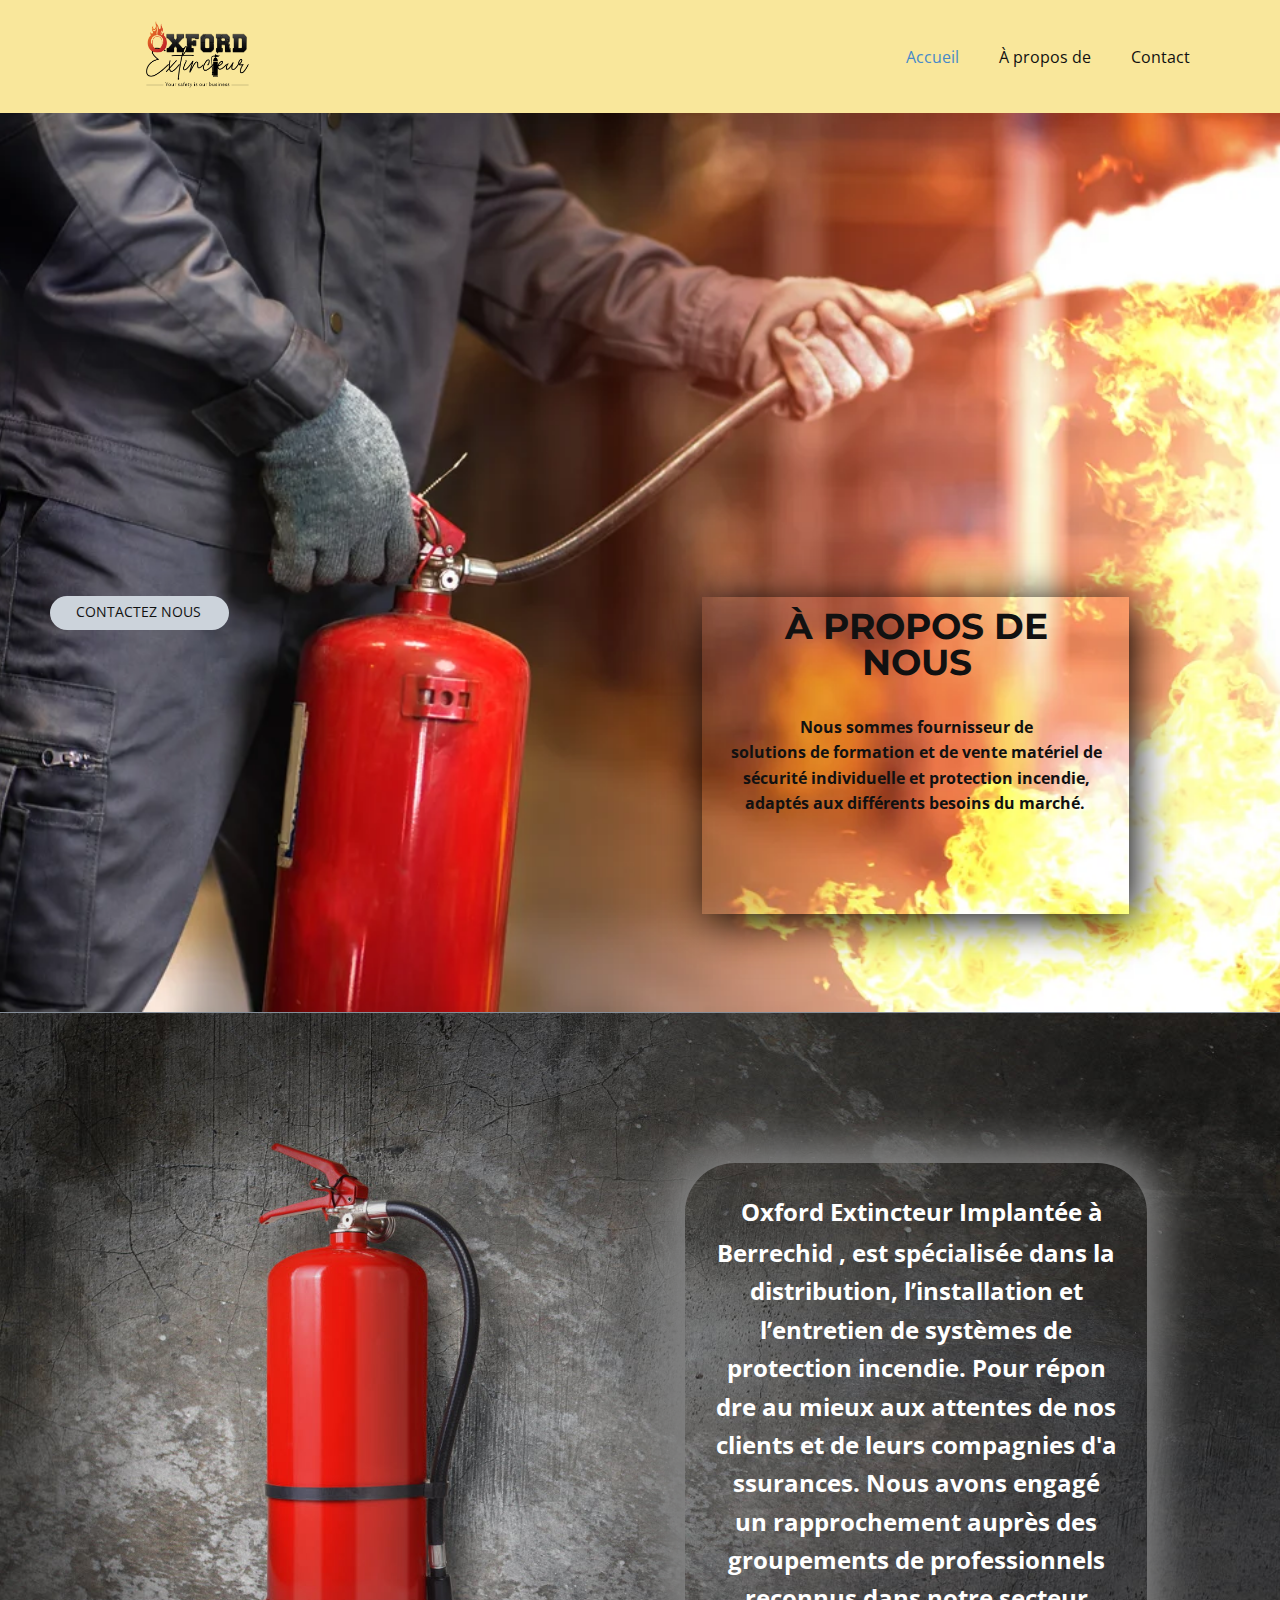
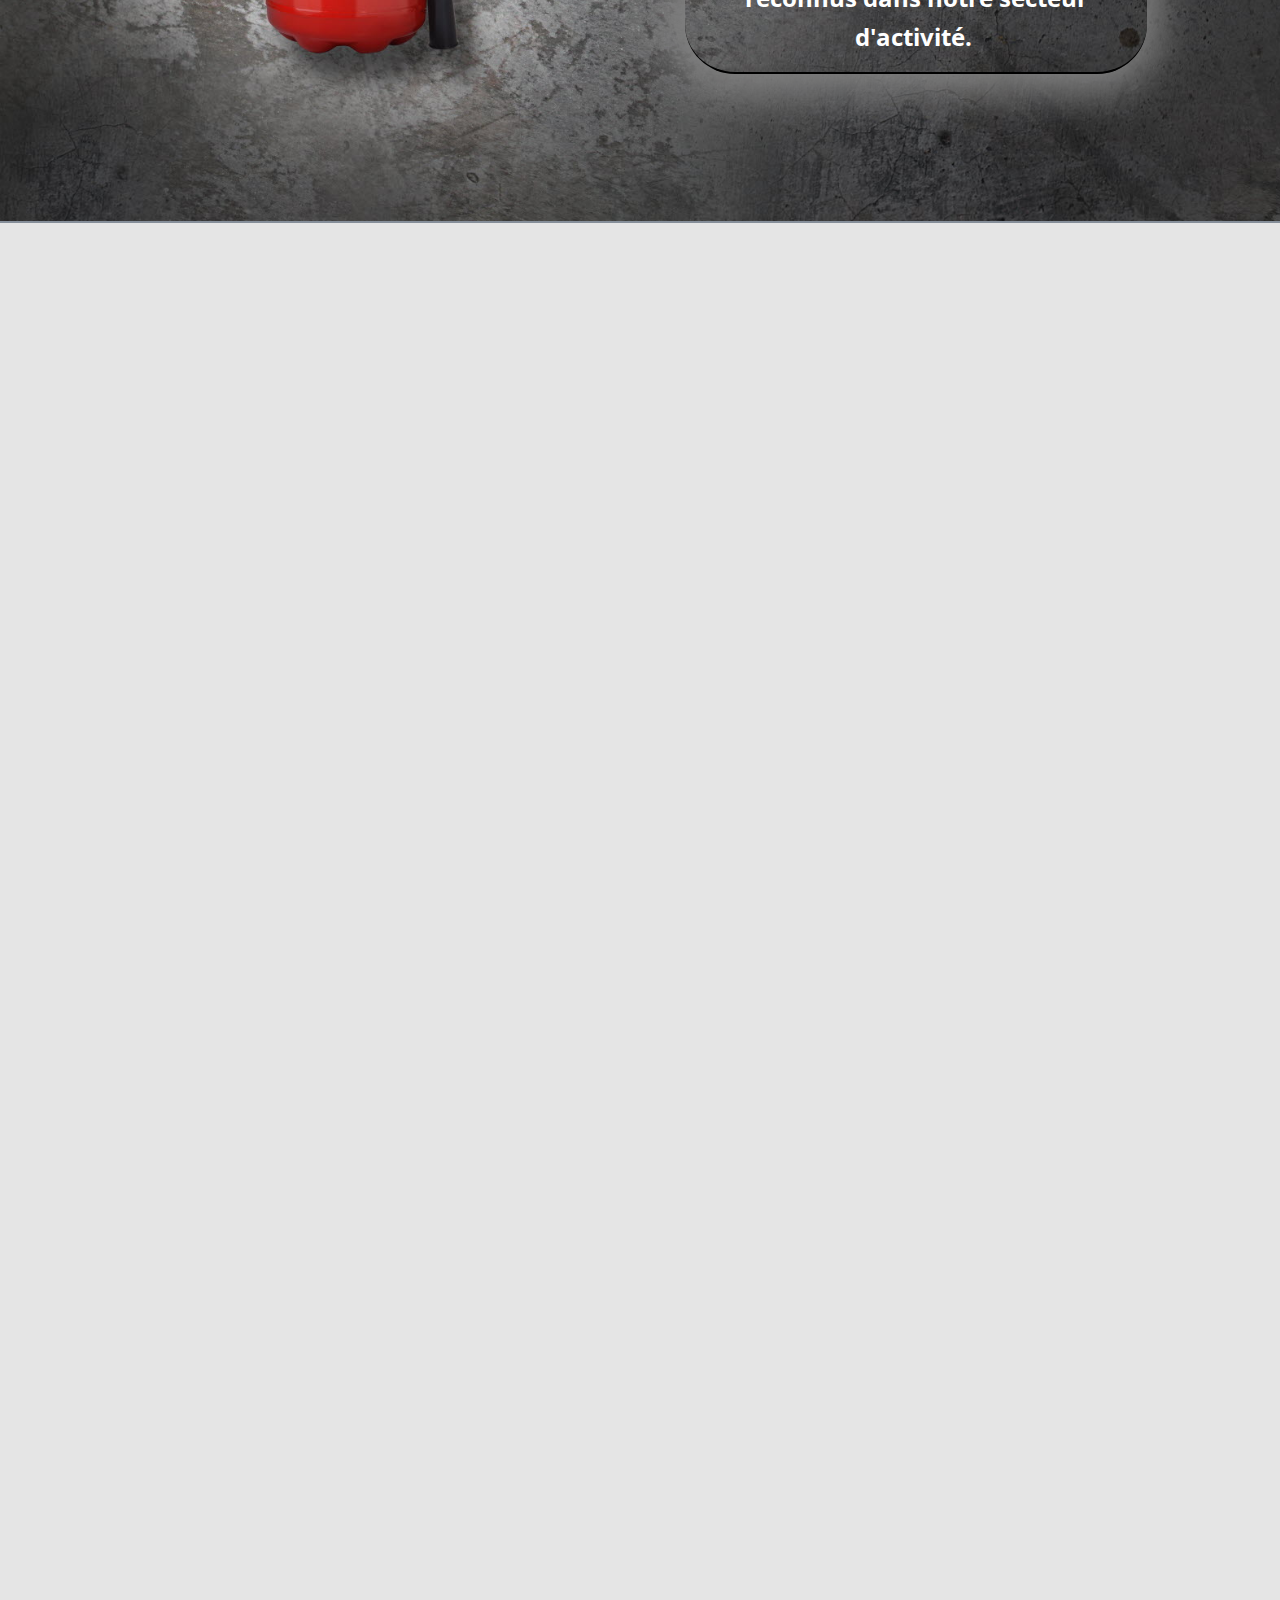
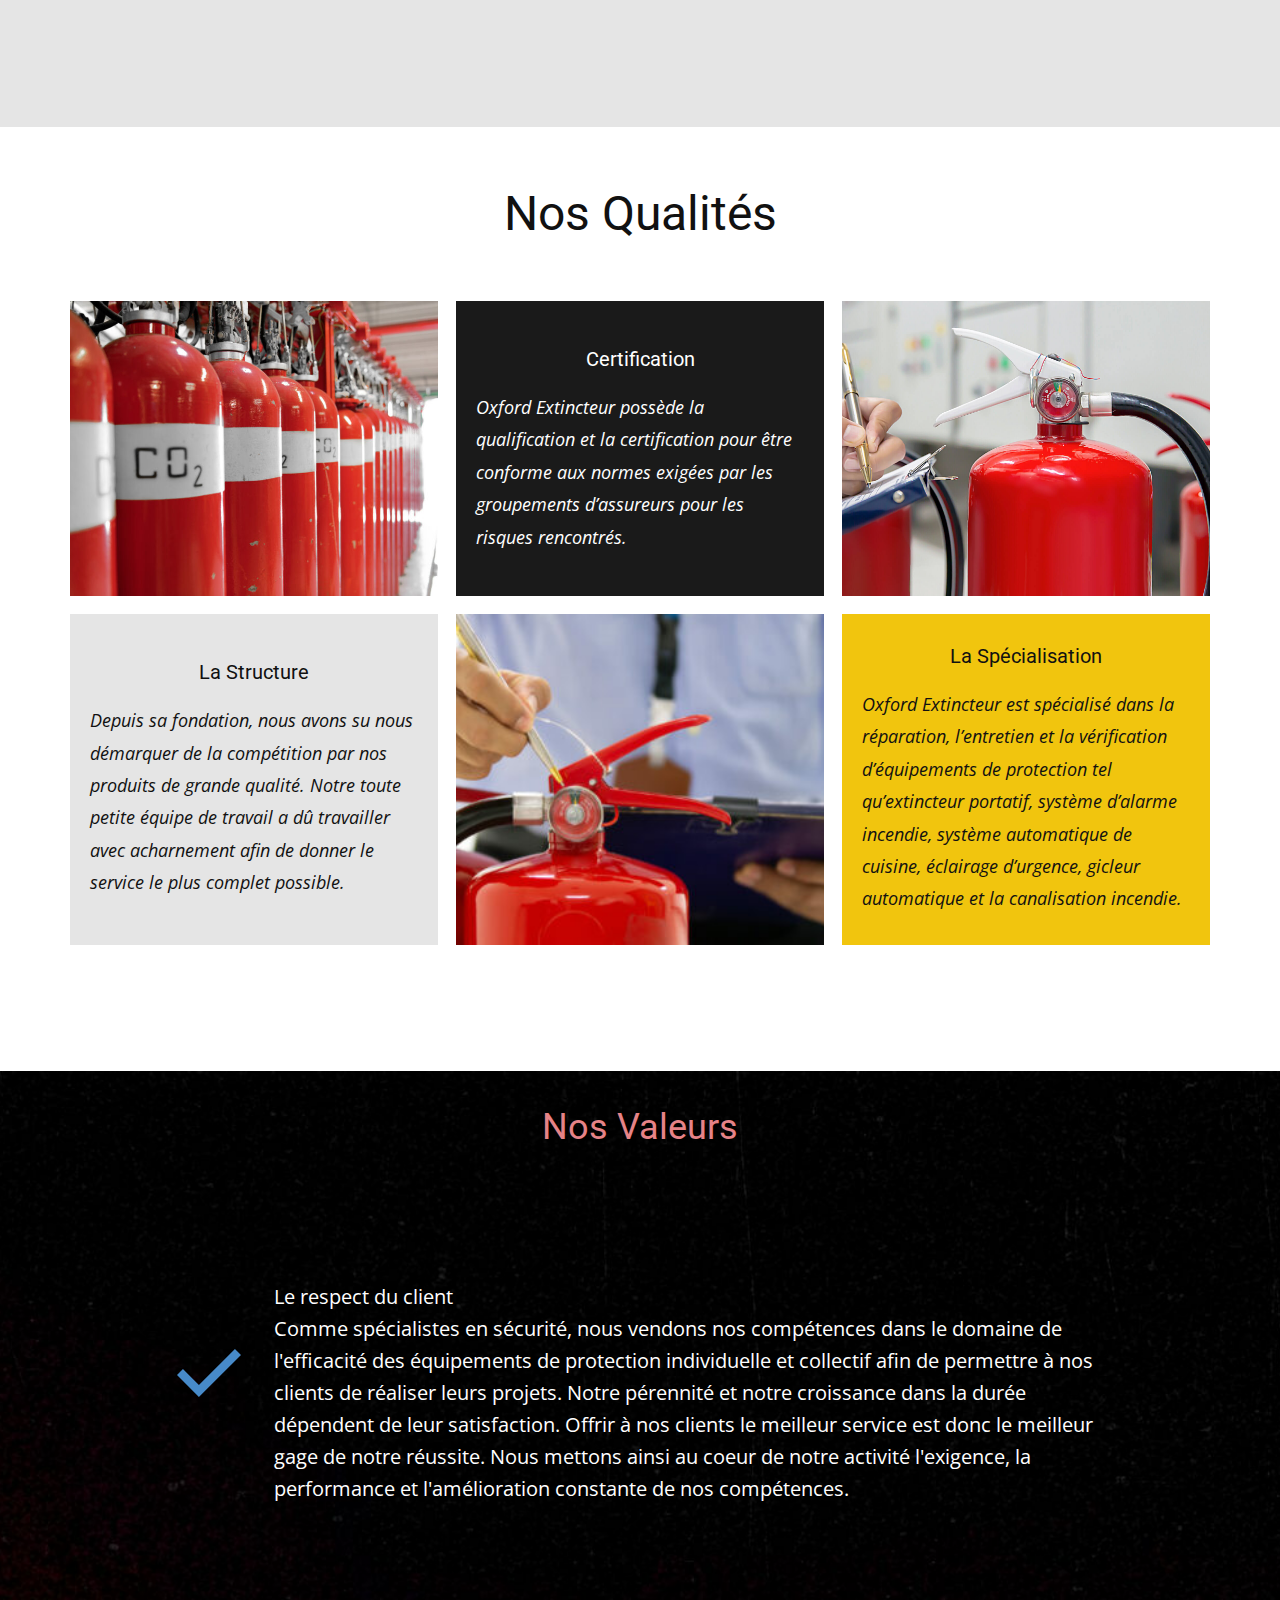
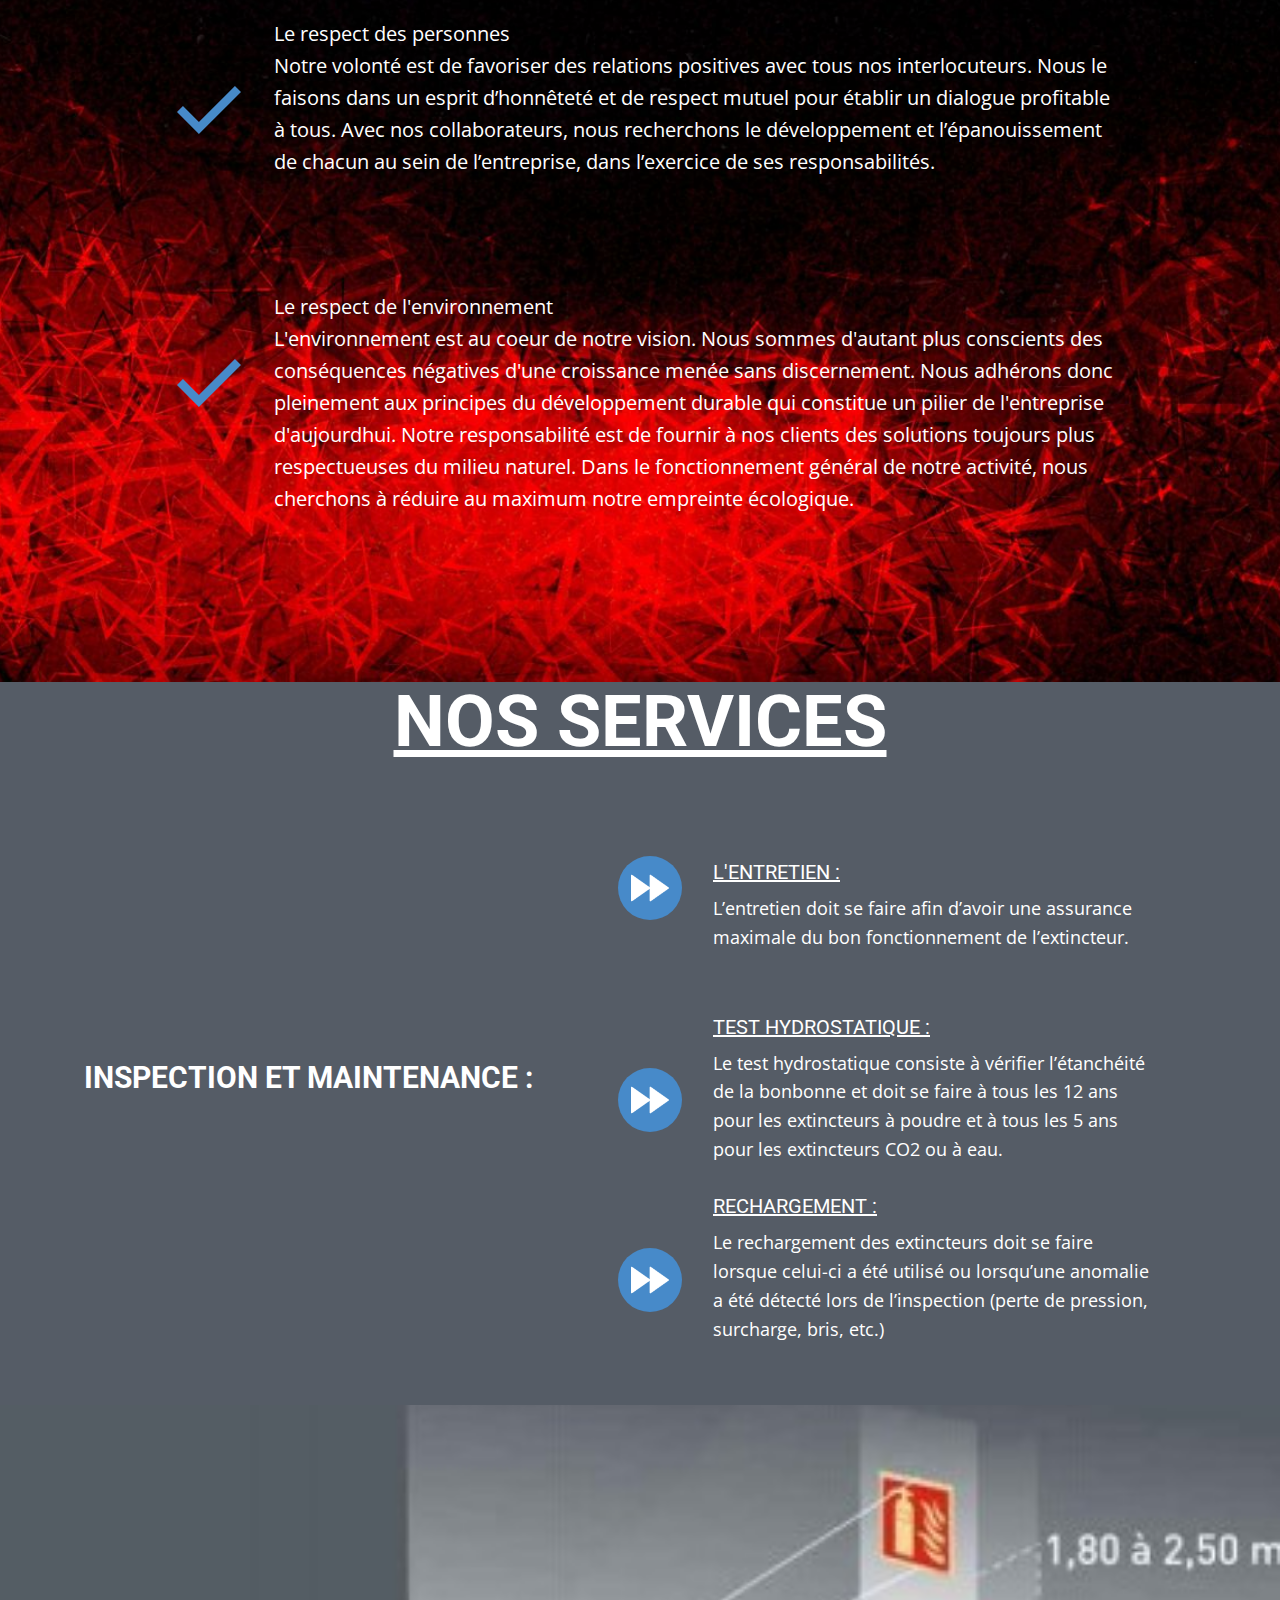
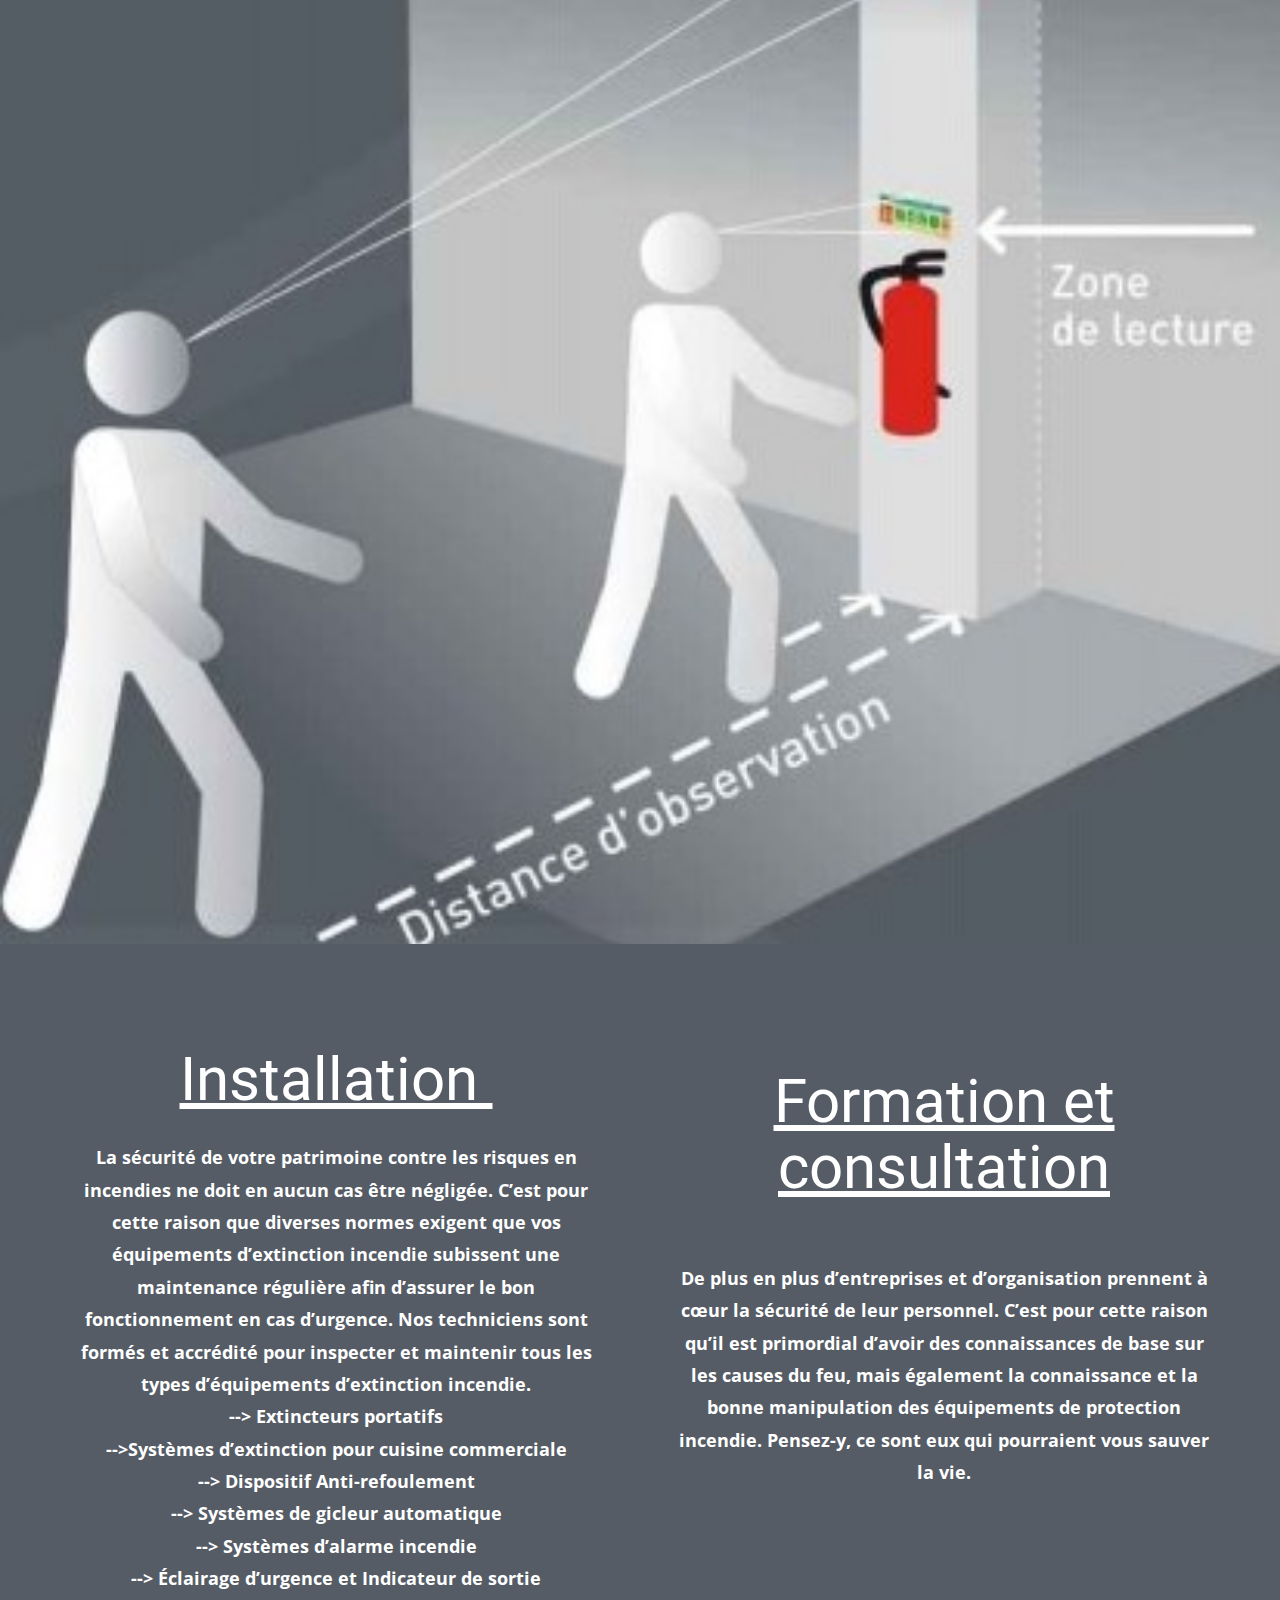
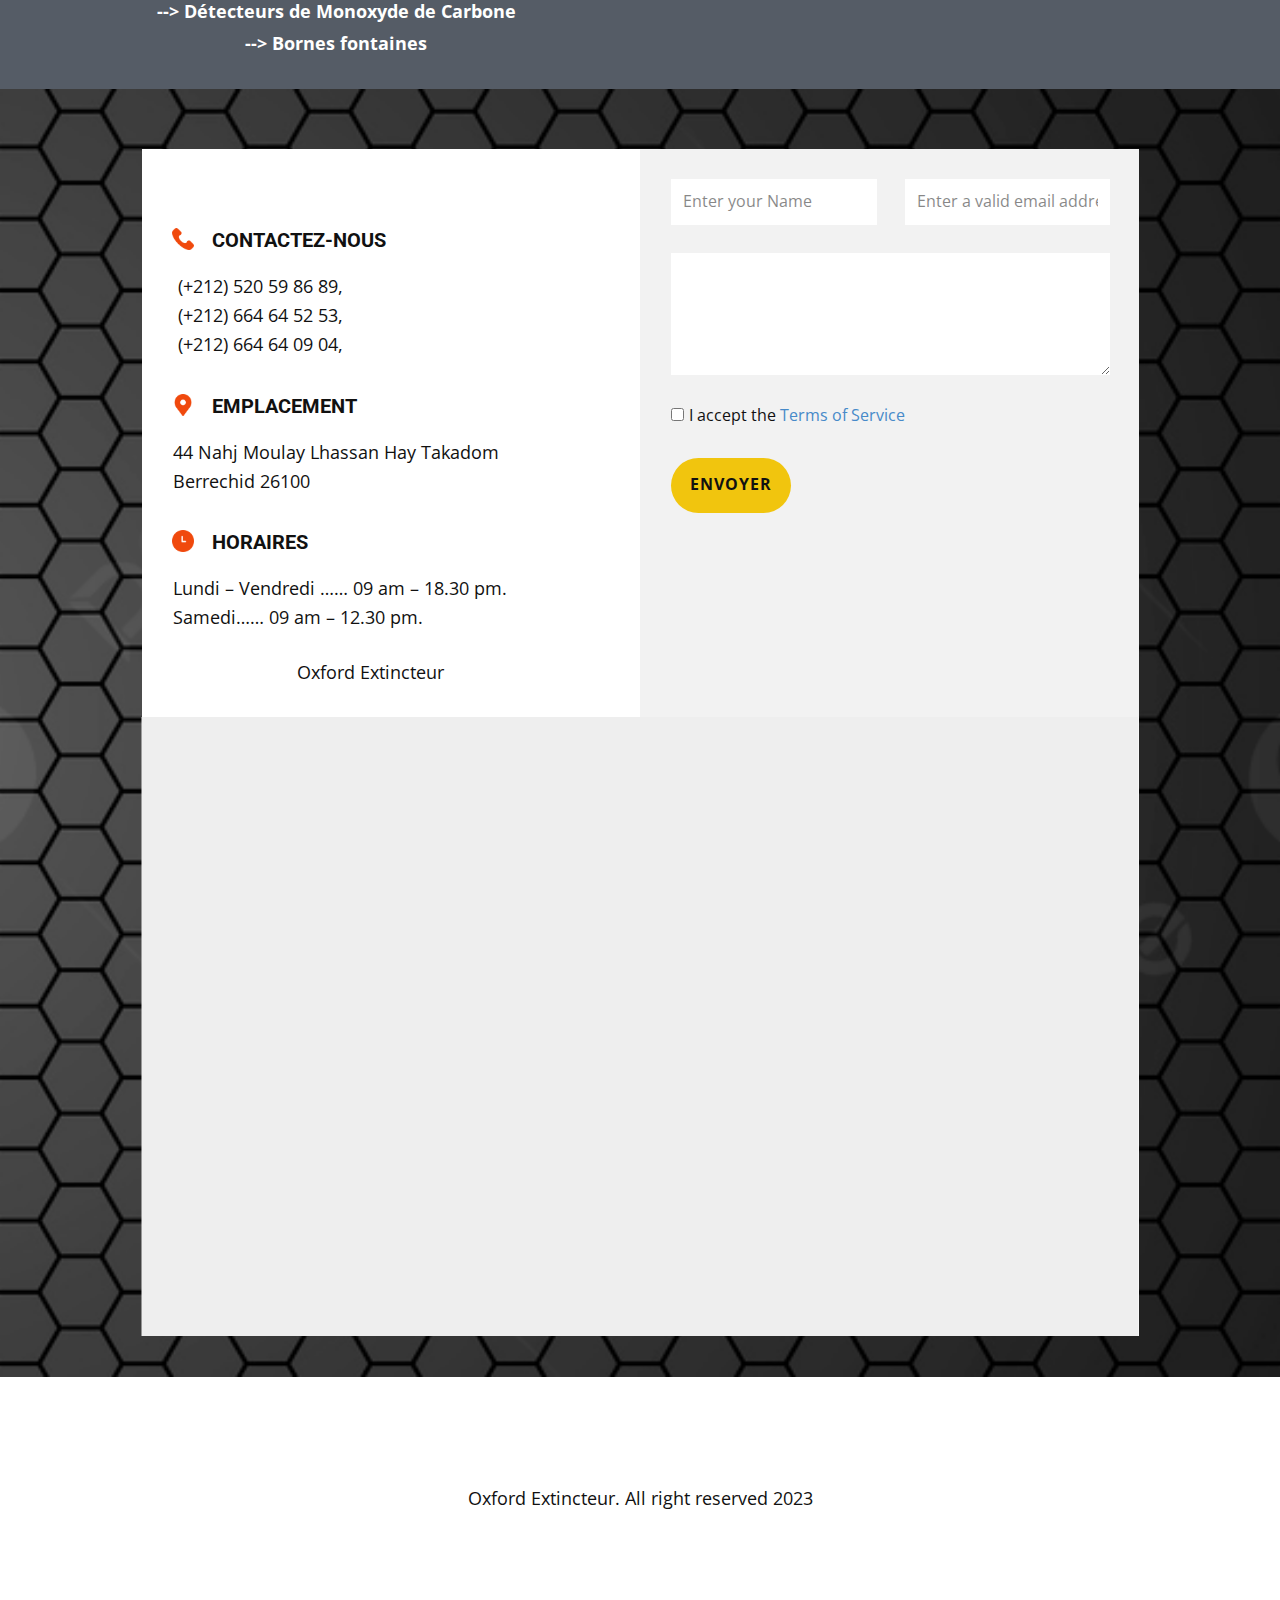
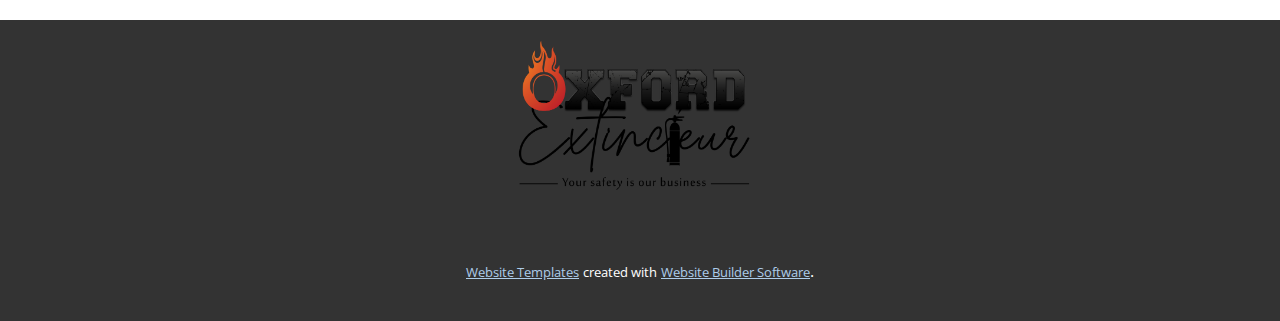
==== commit 5c1b0a01: "mycomm" ====
--- a/Accueil.html
+++ b/Accueil.html
@@ -199,7 +199,7 @@
             
             
           </span>
-                <p class="u-text u-text-body-alt-color u-text-2"> e respect du client<br>Comme spécialistes en sécurité,
+                <p class="u-text u-text-body-alt-color u-text-2"> Le respect du client<br>Comme spécialistes en sécurité,
 nous vendons nos compétences dans le domaine de l'efficacité des équipements de
 protection individuelle et collectif afin de permettre à nos clients de
 réaliser leurs projets.
@@ -334,21 +334,21 @@
                     <div class="u-repeater u-repeater-1">
                       <div class="u-container-style u-list-item u-repeater-item u-shape-rectangle">
                         <div class="u-container-layout u-similar-container u-container-layout-2"><span class="u-file-icon u-icon u-text-palette-2-base u-icon-1"><img src="images/ce131fa2-9b26-4c33-a9f7-aff3357242a7-13ef7e31.png" alt=""></span>
-                          <h5 class="u-text u-text-1">Contactez nous</h5>
+                          <h5 class="u-text u-text-1">Contactez-nous</h5>
                           <p class="u-text u-text-2">&nbsp;(+212) 520 59 86 89,<br>&nbsp;(+212) 664 64 52 53,&nbsp;<br>&nbsp;(+212) 664 64 09 04,
                           </p>
                         </div>
                       </div>
                       <div class="u-container-style u-list-item u-repeater-item u-shape-rectangle">
                         <div class="u-container-layout u-similar-container u-container-layout-3"><span class="u-file-icon u-icon u-text-palette-2-base u-icon-2"><img src="images/450016-36ac7249.png" alt=""></span>
-                          <h5 class="u-text u-text-3">Location</h5>
+                          <h5 class="u-text u-text-3">emplacement</h5>
                           <p class="u-text u-text-4">44 Nahj Moulay Lhassan Hay Takadom Berrechid 26100</p>
                         </div>
                       </div>
                       <div class="u-container-style u-list-item u-repeater-item u-shape-rectangle">
                         <div class="u-container-layout u-similar-container u-container-layout-4"><span class="u-file-icon u-icon u-text-palette-2-base u-icon-3"><img src="images/447114-74ae64c0.png" alt=""></span>
-                          <h5 class="u-text u-text-5">Business Hours</h5>
-                          <p class="u-text u-text-6">Mon – Fri …… 09 am – 18.30 pm,&nbsp;<br>Sat …… 09 am – 12.30 pm, Sun ....… Closed
+                          <h5 class="u-text u-text-5">HoRAIRES</h5>
+                          <p class="u-text u-text-6">Lundi – Vendredi …… 09 am – 18.30 pm.<br>Samedi…… 09 am – 12.30 pm.
                           </p>
                         </div>
                       </div>
@@ -380,7 +380,7 @@
                         </label>
                       </div>
                       <div class="u-align-left u-form-group u-form-submit">
-                        <a href="#" class="u-active-black u-border-none u-btn u-btn-round u-btn-submit u-button-style u-hover-black u-palette-3-base u-radius-50 u-btn-2">Submit</a>
+                        <a href="#" class="u-active-black u-border-none u-btn u-btn-round u-btn-submit u-button-style u-hover-black u-palette-3-base u-radius-50 u-btn-2">ENVOYER</a>
                         <input type="submit" value="submit" class="u-form-control-hidden" wfd-invisible="true">
                       </div>
                       <div class="u-form-send-message u-form-send-success" wfd-invisible="true"> Thank you! Your message has been sent. </div>
--- a/Accueil.css
+++ b/Accueil.css
@@ -1389,7 +1389,7 @@
   text-transform: uppercase;
   letter-spacing: 1px;
   background-image: none;
-  padding: 14px 0 15px;
+  padding: 14px 19px 15px;
 }
 
 .u-section-8 .u-group-1 {
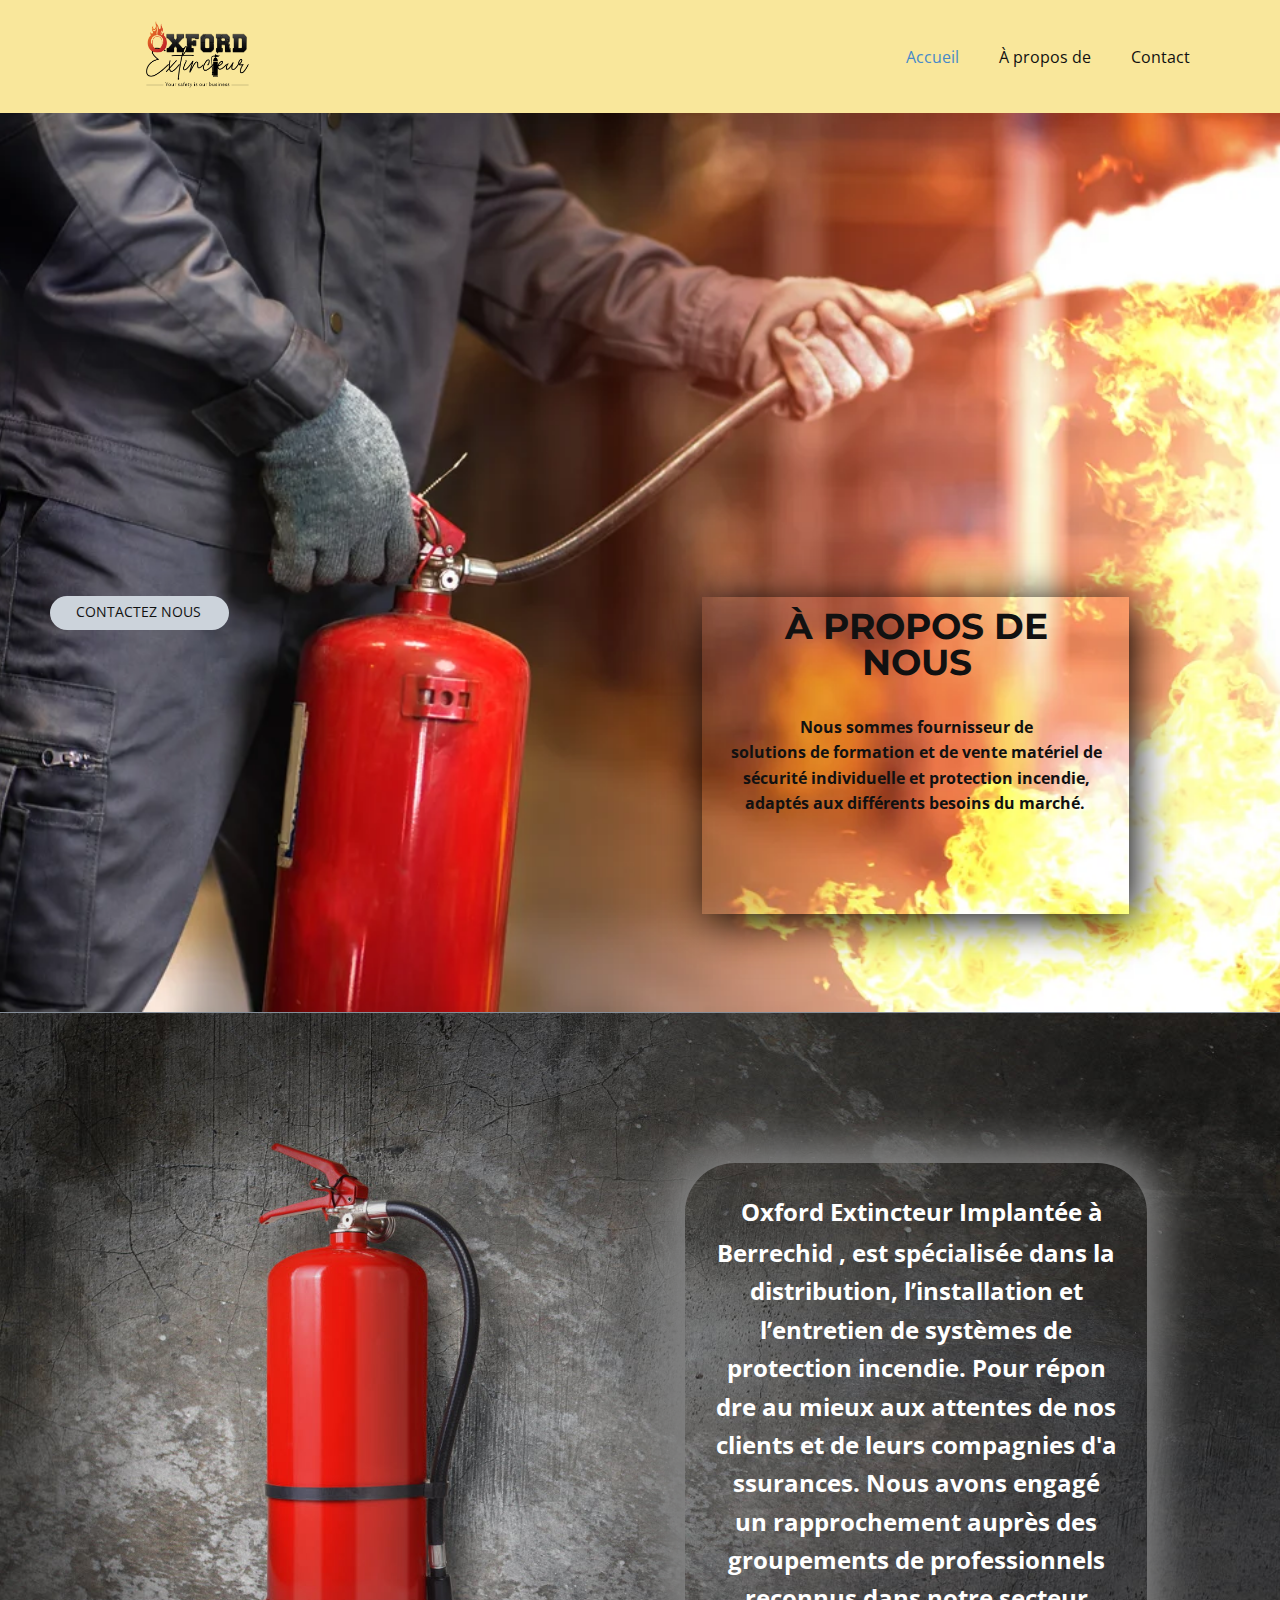
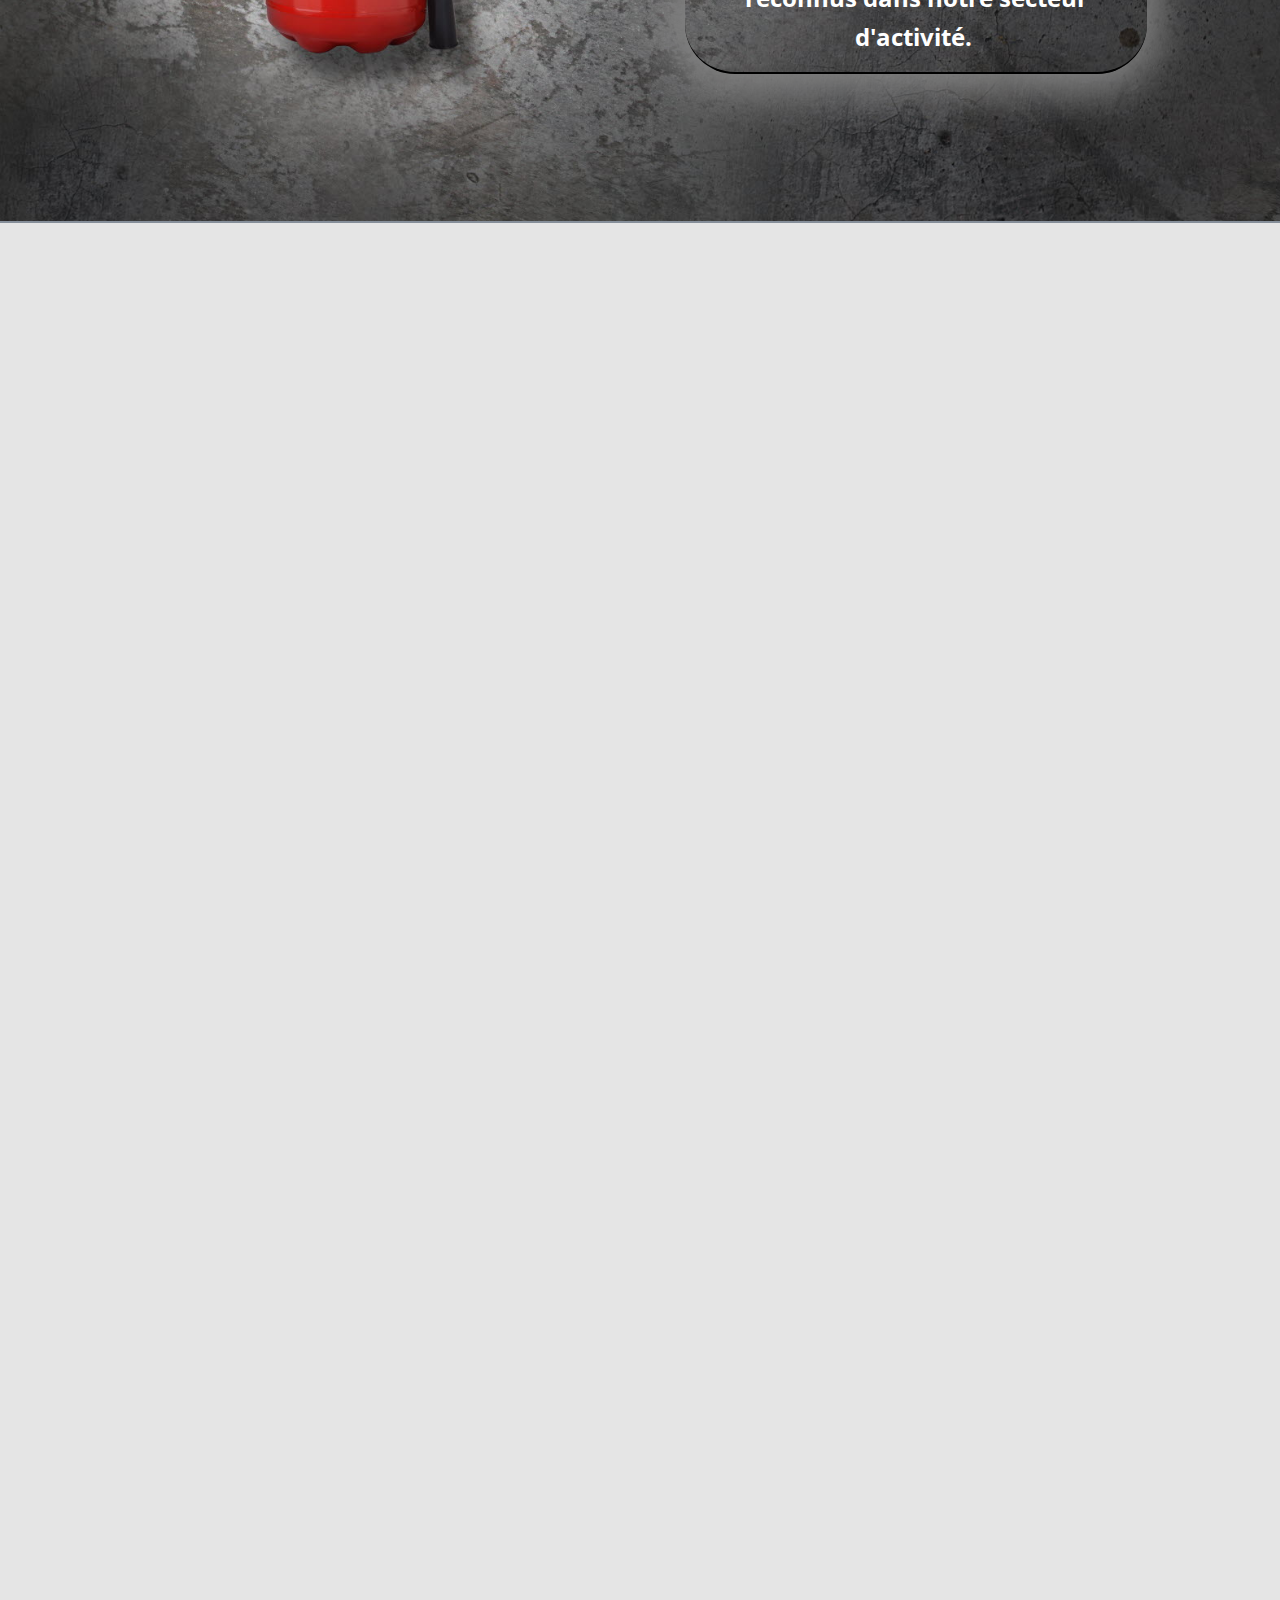
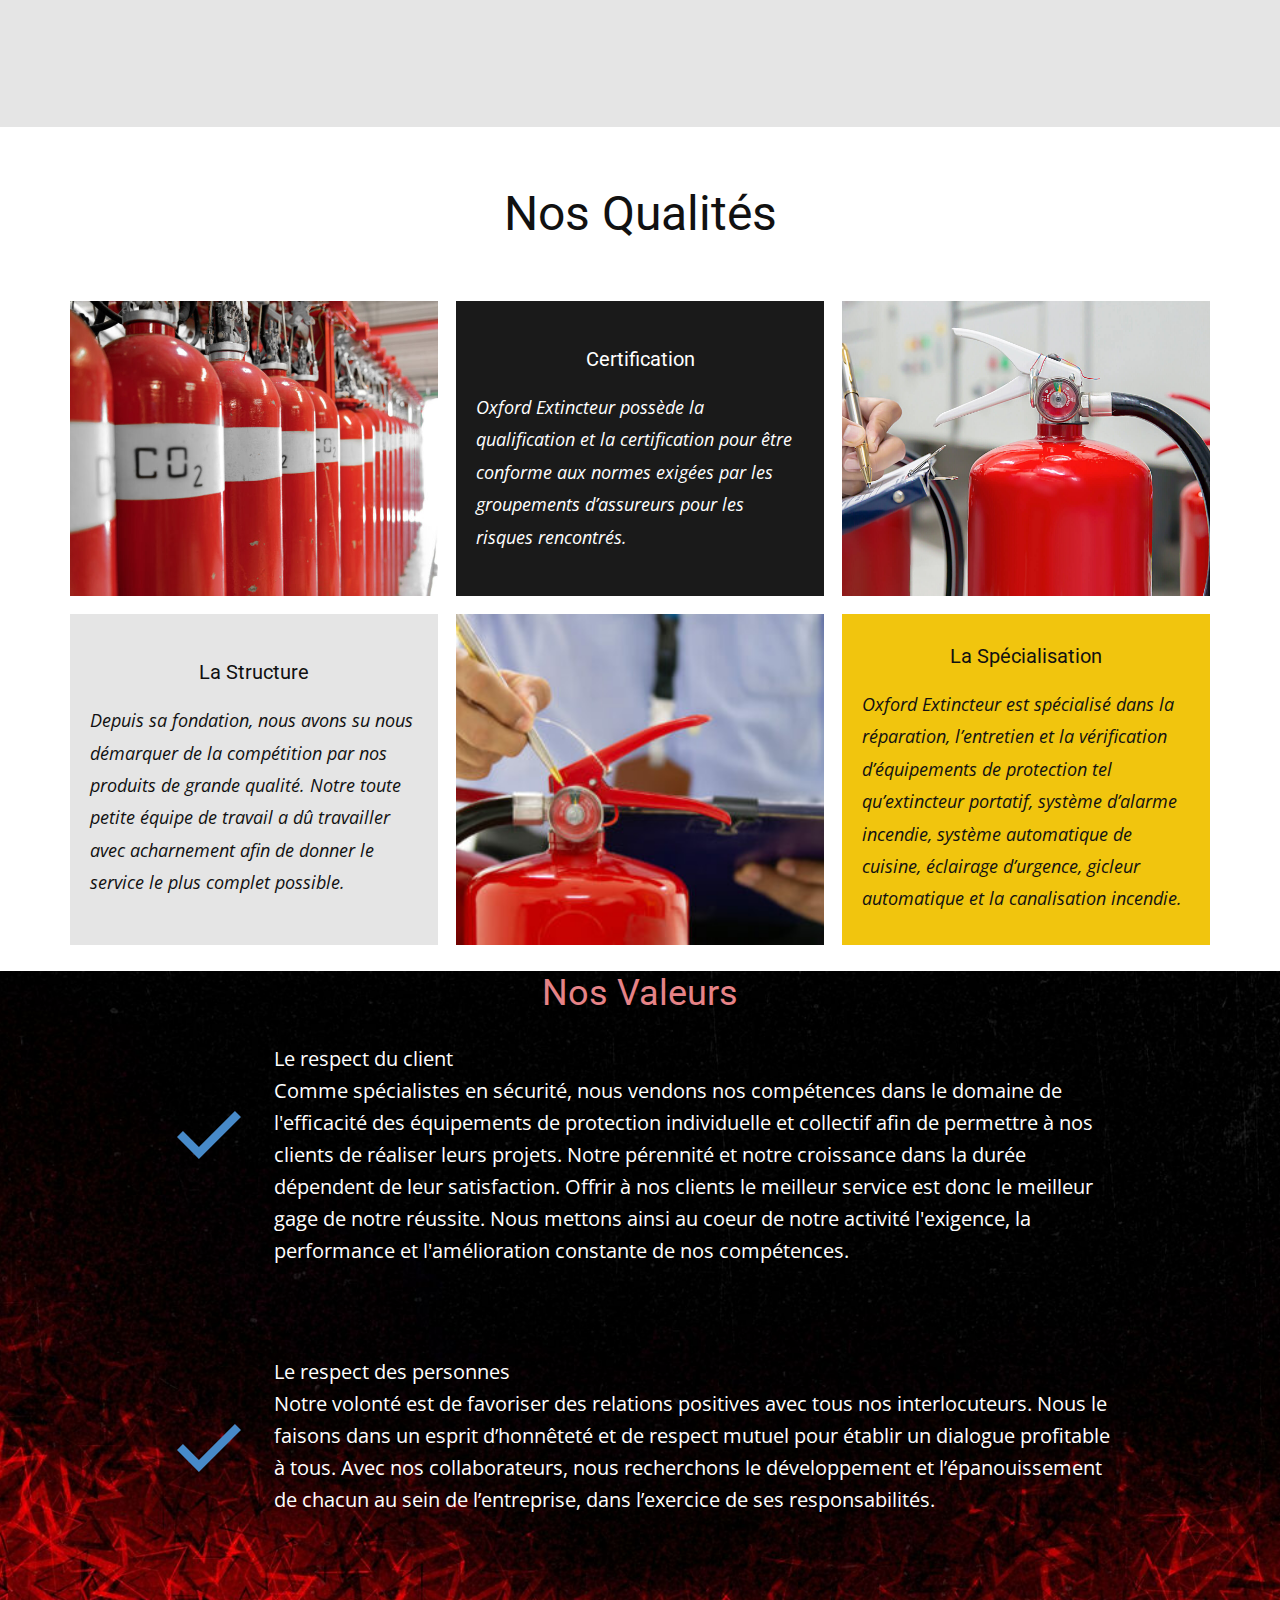
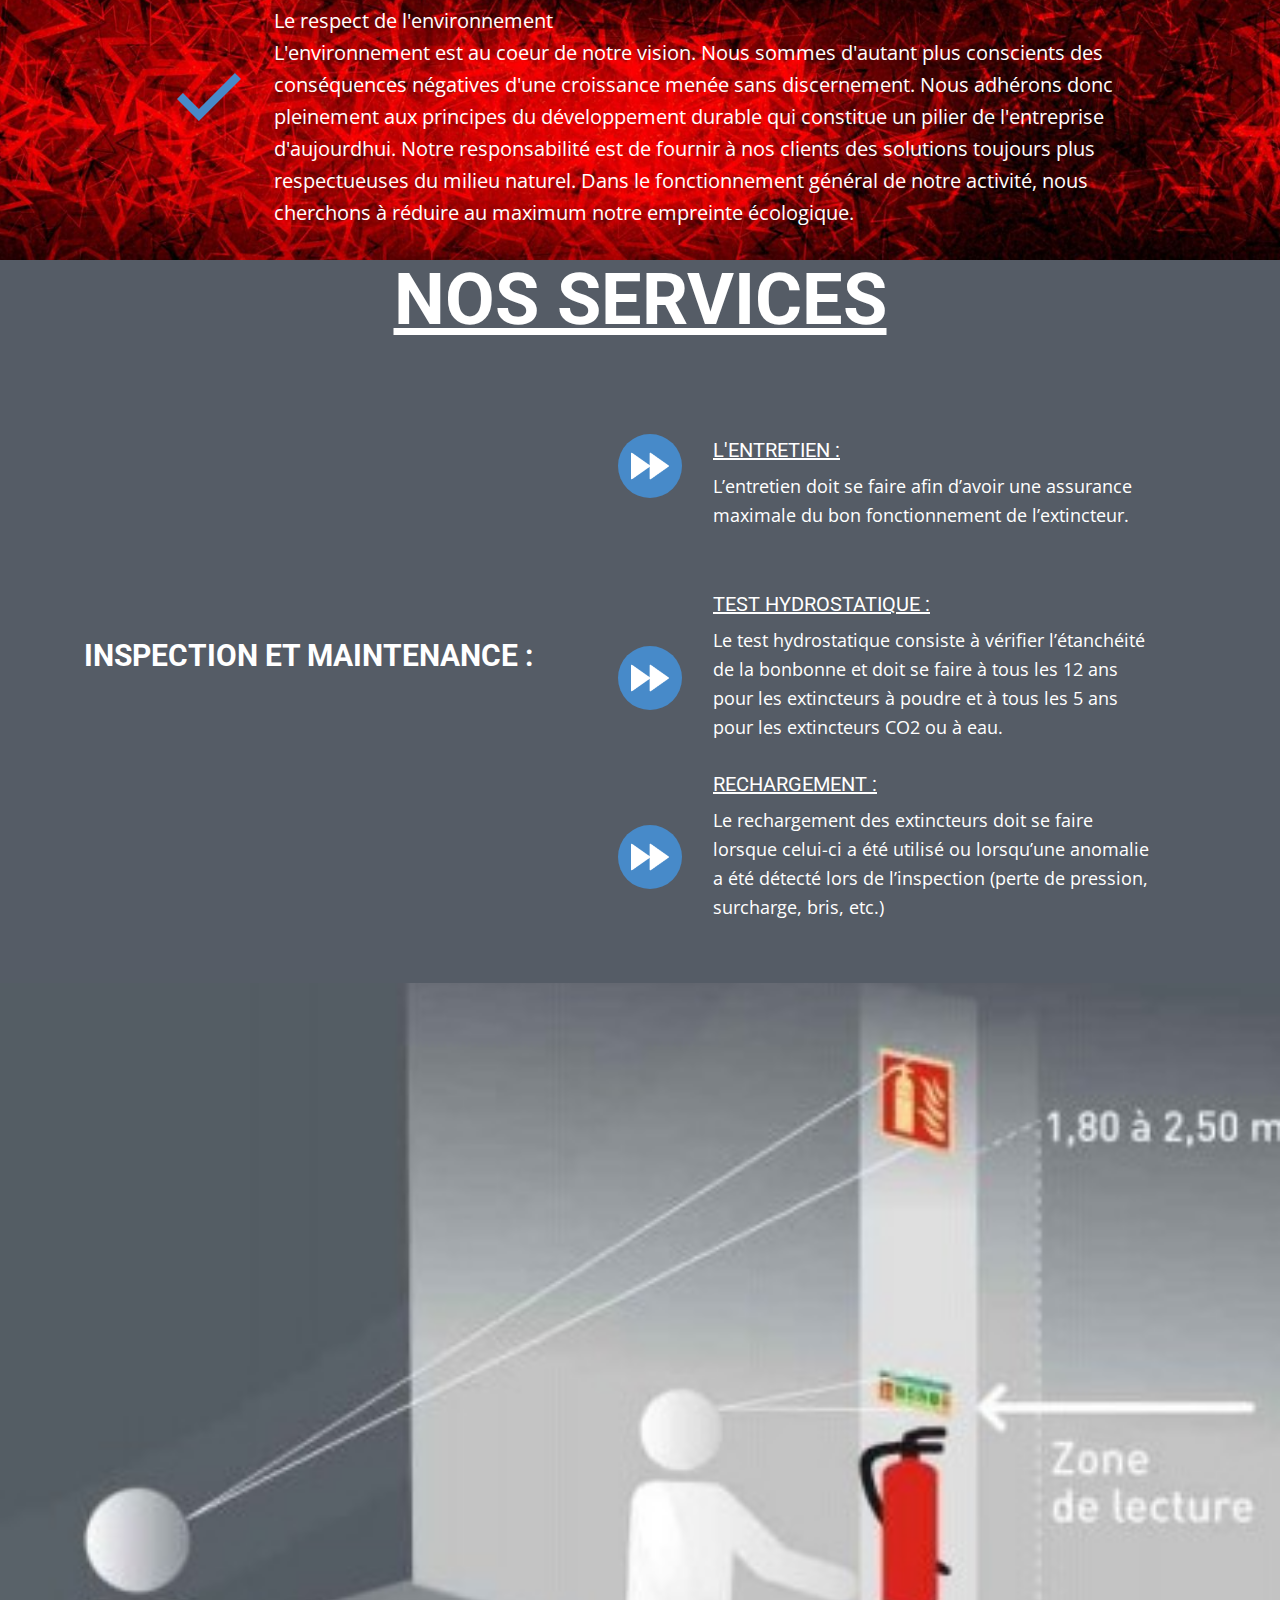
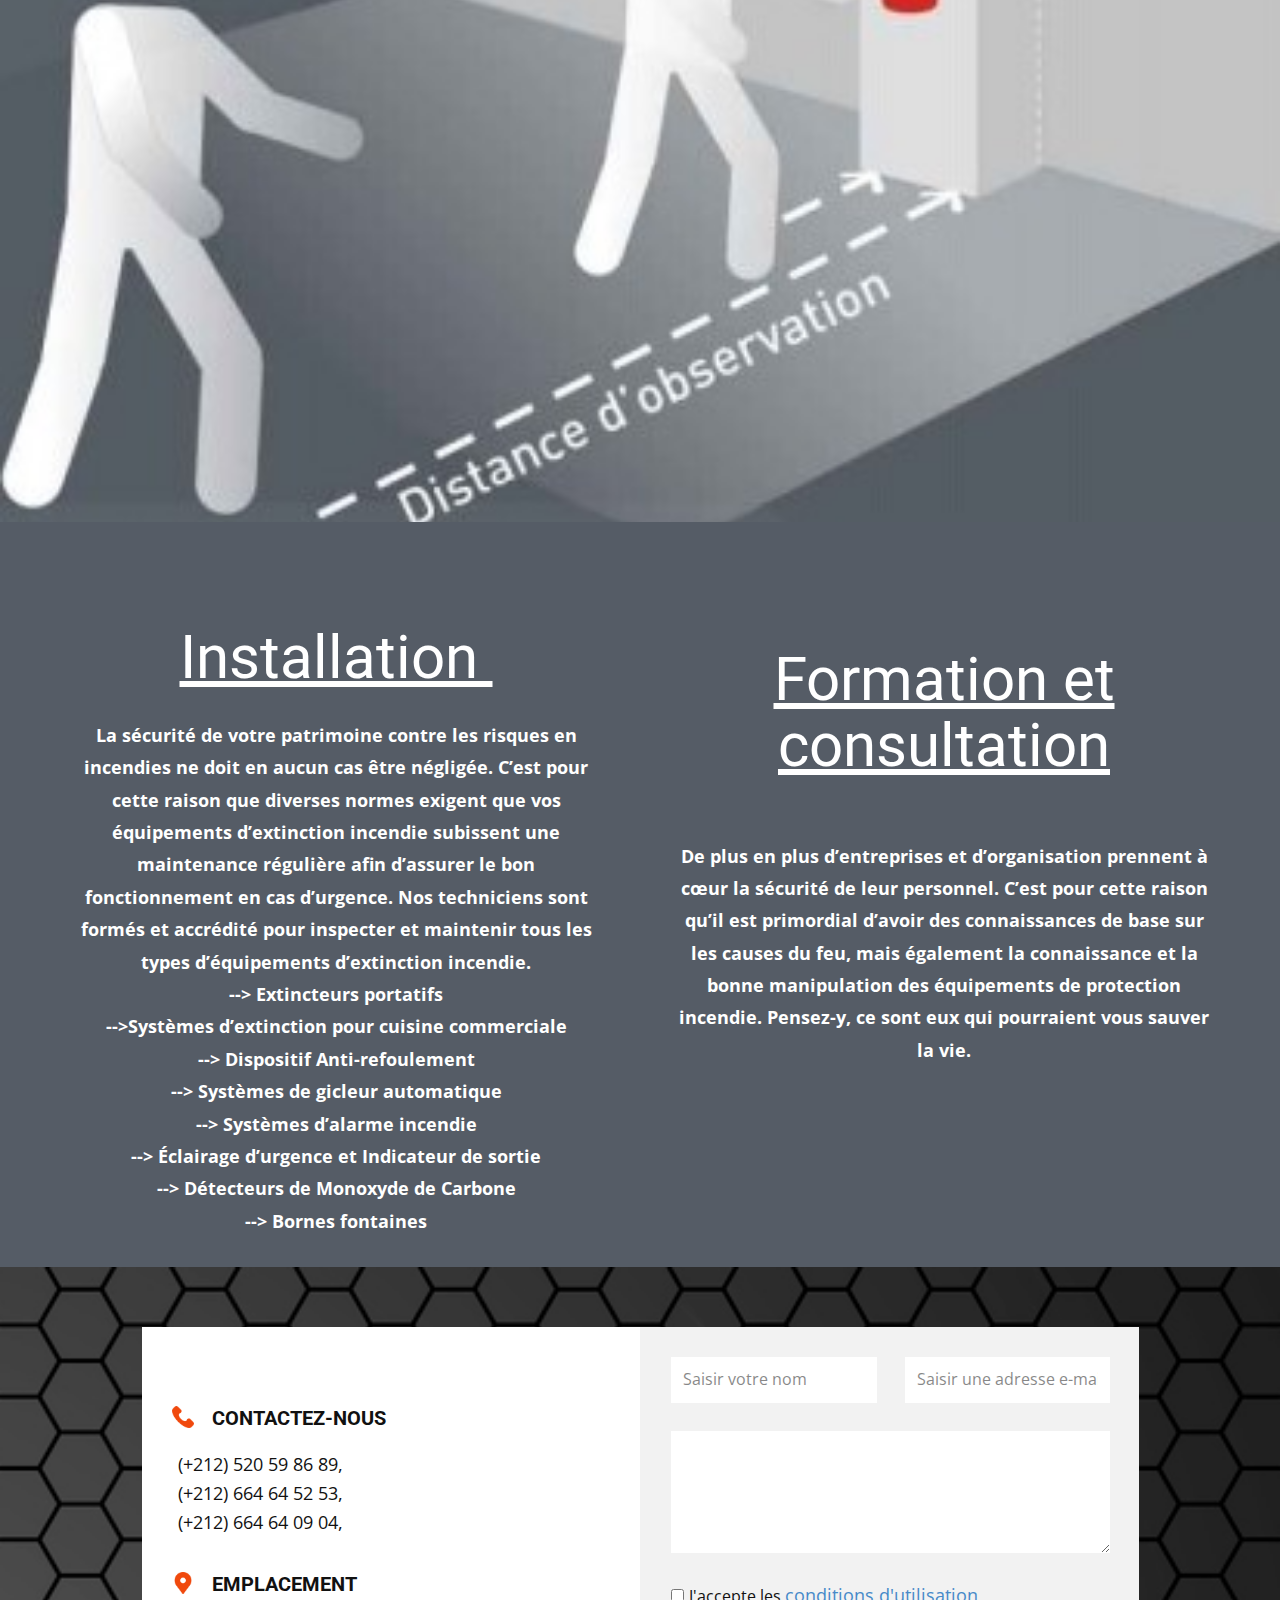
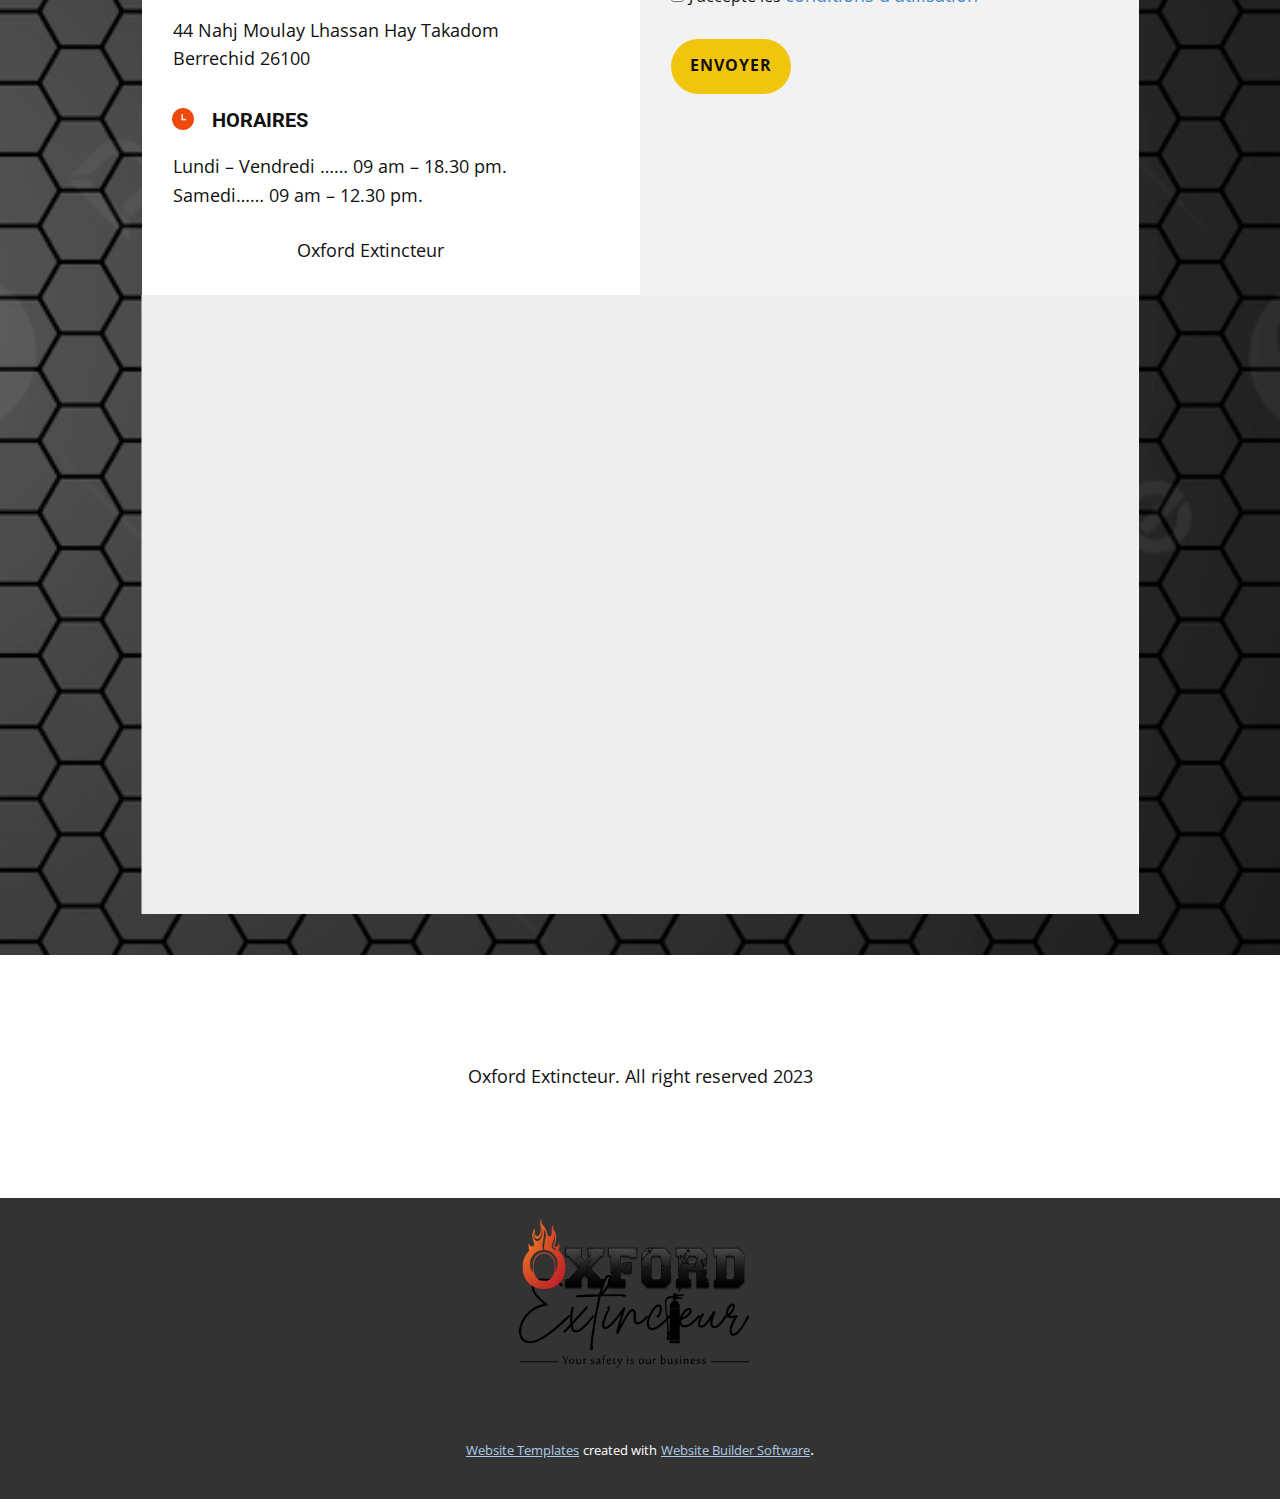
==== commit ec66e145: "mycomm" ====
--- a/Accueil.html
+++ b/Accueil.html
@@ -363,11 +363,11 @@
                     <form action="https://forms.nicepagesrv.com/v2/form/process" class="u-clearfix u-form-spacing-28 u-form-vertical u-inner-form" style="padding: 0px;" source="email" name="form">
                       <div class="u-form-group u-form-name u-form-partition-factor-2">
                         <label for="name-5a14" class="u-form-control-hidden u-label" wfd-invisible="true">Name</label>
-                        <input type="text" placeholder="Enter your Name" id="name-5a14" name="name" class="u-border-none u-input u-input-rectangle" required="">
+                        <input type="text" placeholder="Saisir votre nom" id="name-5a14" name="name" class="u-border-none u-input u-input-rectangle" required="">
                       </div>
                       <div class="u-form-email u-form-group u-form-partition-factor-2">
                         <label for="email-5a14" class="u-form-control-hidden u-label" wfd-invisible="true">Email</label>
-                        <input type="email" placeholder="Enter a valid email address" id="email-5a14" name="email" class="u-border-none u-input u-input-rectangle" required="">
+                        <input type="email" placeholder="Saisir une adresse e-mail valide" id="email-5a14" name="email" class="u-border-none u-input u-input-rectangle" required="">
                       </div>
                       <div class="u-form-group u-form-message">
                         <label for="message-5a14" class="u-form-control-hidden u-label" wfd-invisible="true">Message</label>
@@ -376,7 +376,7 @@
                       <div class="u-form-agree u-form-group">
                         <label class="u-block-1bd3-45 u-field-label" style=""></label>
                         <input type="checkbox" id="agree-5f06" name="agree" class="u-agree-checkbox u-field-input" required="">
-                        <label for="agree-5f06" class="u-agree-label u-field-label">I accept the <a class="u-active-none u-border-none u-btn u-button-link u-button-style u-hover-none u-none u-text-palette-1-base u-btn-1" href="#">Terms of Service</a>
+                        <label for="agree-5f06" class="u-agree-label u-field-label">J'accepte les&nbsp;<a href="#" class="u-active-none u-border-none u-btn u-button-style u-hover-none u-none u-text-palette-1-base u-btn-1">conditions d'utilisation</a>
                         </label>
                       </div>
                       <div class="u-align-left u-form-group u-form-submit">
--- a/Accueil.css
+++ b/Accueil.css
@@ -469,7 +469,7 @@
     margin: -27px auto 46px 0;
   }
 }.u-section-4 .u-sheet-1 {
-  min-height: 944px;
+  min-height: 840px;
 }
 
 .u-section-4 .u-text-1 {
@@ -479,7 +479,7 @@
 
 .u-section-4 .u-layout-wrap-1 {
   margin-top: 60px;
-  margin-bottom: 60px;
+  margin-bottom: 26px;
 }
 
 .u-section-4 .u-image-1 {
@@ -569,7 +569,7 @@
 
 @media (max-width: 1199px) {
   .u-section-4 .u-sheet-1 {
-    min-height: 834px;
+    min-height: 730px;
   }
 
   .u-section-4 .u-image-1 {
@@ -738,27 +738,28 @@
   }
 } .u-section-5 {
   background-image: url("images/23.jpg");
+  background-position: 50% 50%;
 }
 
 .u-section-5 .u-sheet-1 {
-  min-height: 1211px;
+  min-height: 887px;
 }
 
 .u-section-5 .u-text-1 {
   font-size: 2.25rem;
-  margin: 35px auto 0;
+  margin: 1px auto 0;
 }
 
 .u-section-5 .u-list-1 {
   width: 1022px;
   grid-template-rows: auto auto auto;
-  margin: 59px auto 60px;
+  margin: -21px auto 1px;
 }
 
 .u-section-5 .u-repeater-1 {
   grid-template-columns: 100%;
   grid-gap: 10px 10px;
-  min-height: 878px;
+  min-height: 864px;
 }
 
 .u-section-5 .u-container-layout-1 {
@@ -768,7 +769,7 @@
 .u-section-5 .u-icon-1 {
   height: 64px;
   width: 64px;
-  margin: 103px auto 0 18px;
+  margin: 79px auto 0 18px;
 }
 
 .u-section-5 .u-text-2 {
@@ -783,7 +784,7 @@
 .u-section-5 .u-icon-2 {
   height: 64px;
   width: 64px;
-  margin: 103px auto 0 18px;
+  margin: 79px auto 0 18px;
 }
 
 .u-section-5 .u-text-3 {
@@ -798,7 +799,7 @@
 .u-section-5 .u-icon-3 {
   height: 64px;
   width: 64px;
-  margin: 103px auto 0 18px;
+  margin: 79px auto 0 18px;
 }
 
 .u-section-5 .u-text-4 {
@@ -808,7 +809,7 @@
 
 @media (max-width: 1199px) {
   .u-section-5 .u-sheet-1 {
-    min-height: 999px;
+    min-height: 731px;
   }
 
   .u-section-5 .u-list-1 {
@@ -831,7 +832,7 @@
 
 @media (max-width: 991px) {
   .u-section-5 .u-sheet-1 {
-    min-height: 765px;
+    min-height: 560px;
   }
 
   .u-section-5 .u-list-1 {
@@ -853,7 +854,7 @@
 
 @media (max-width: 767px) {
   .u-section-5 .u-sheet-1 {
-    min-height: 574px;
+    min-height: 420px;
   }
 
   .u-section-5 .u-list-1 {
@@ -893,7 +894,7 @@
 
 @media (max-width: 575px) {
   .u-section-5 .u-sheet-1 {
-    min-height: 361px;
+    min-height: 264px;
   }
 
   .u-section-5 .u-list-1 {
@@ -1380,6 +1381,7 @@
 
 .u-section-8 .u-btn-1 {
   background-image: none;
+  font-size: 1.125rem;
   padding: 0;
 }
 
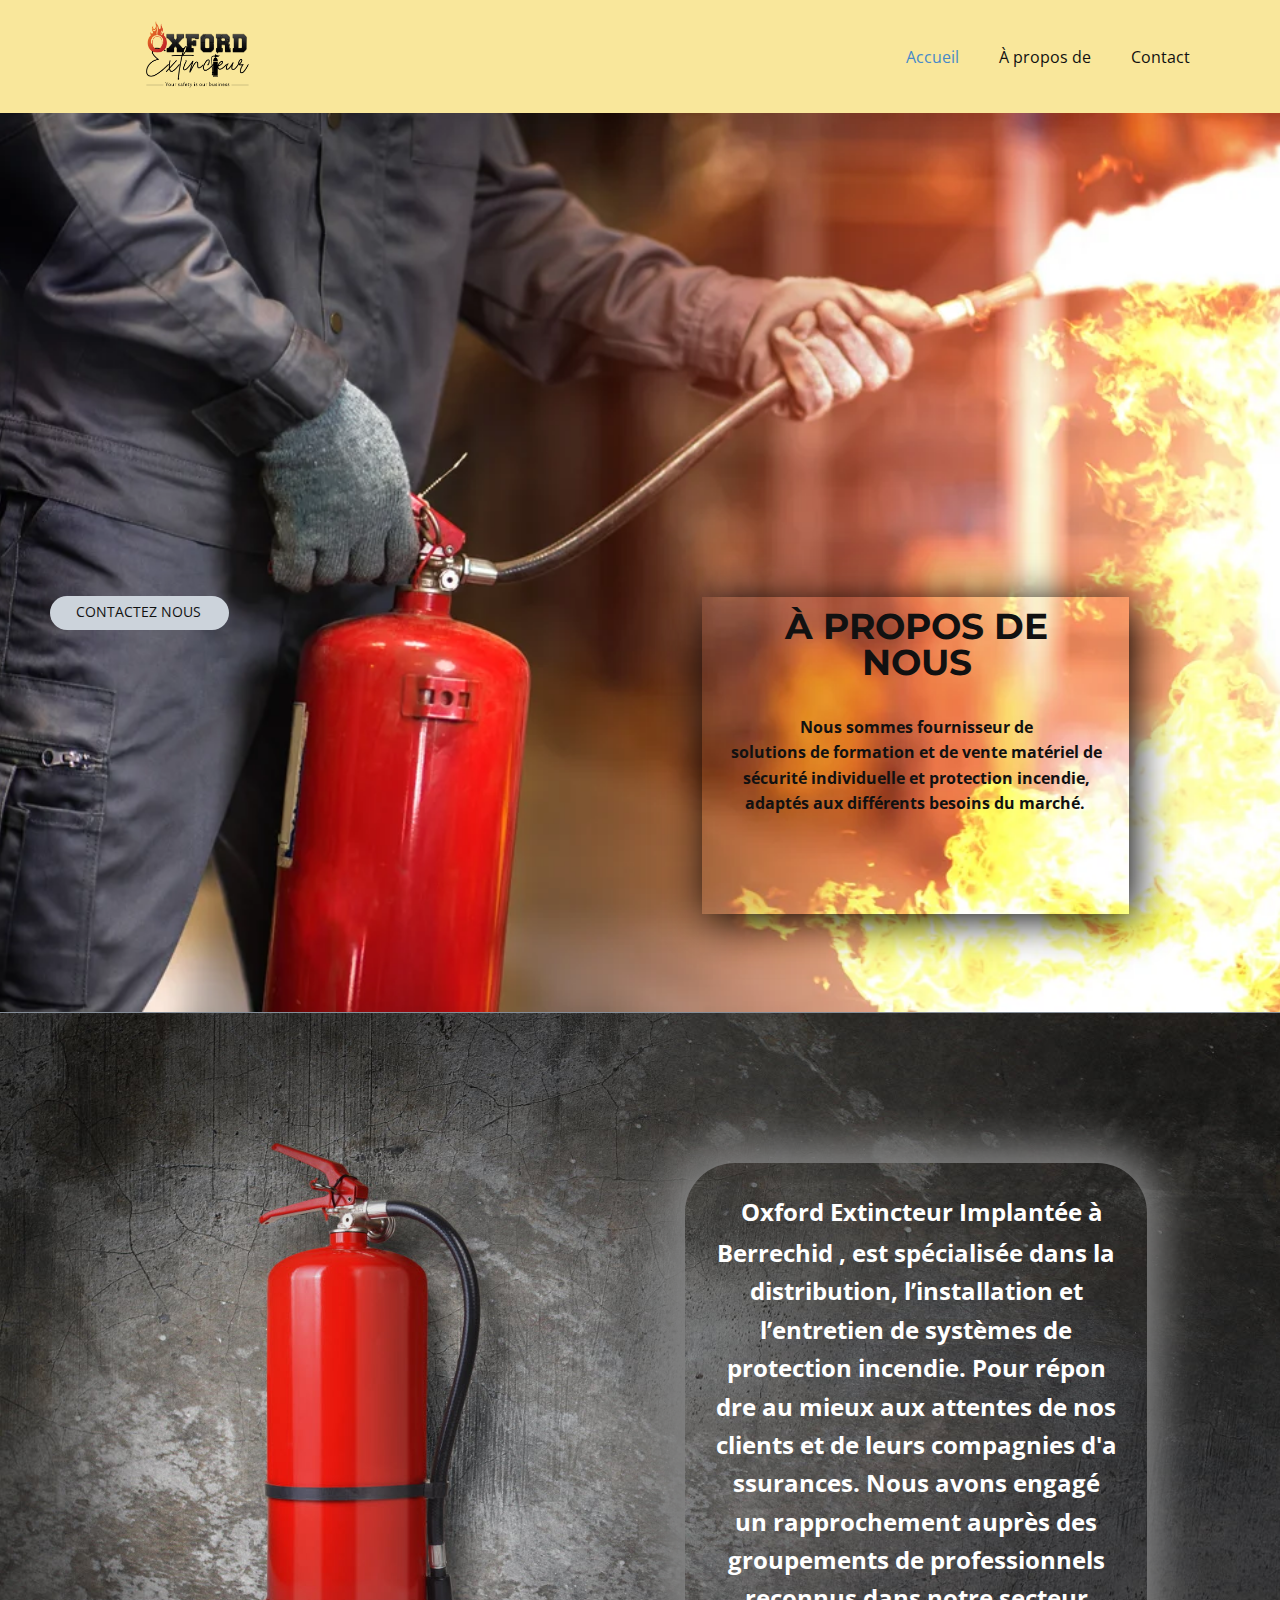
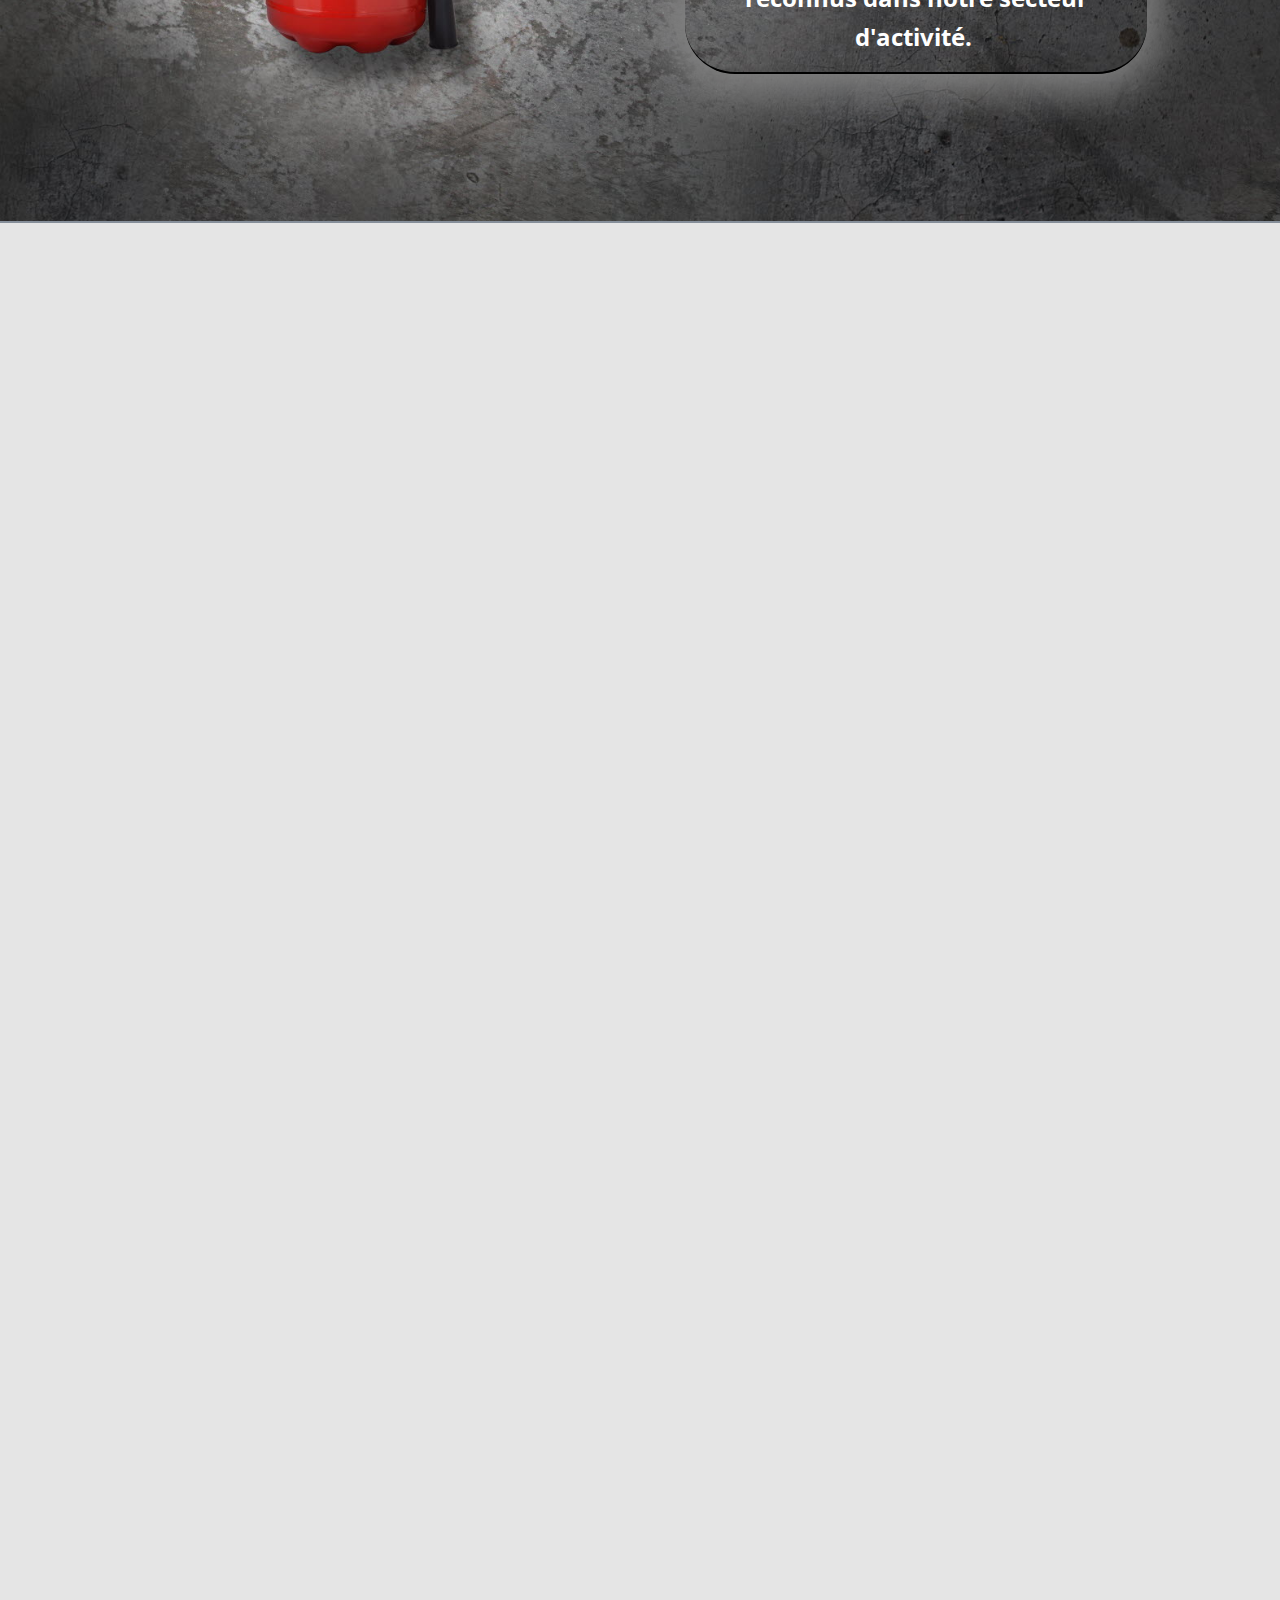
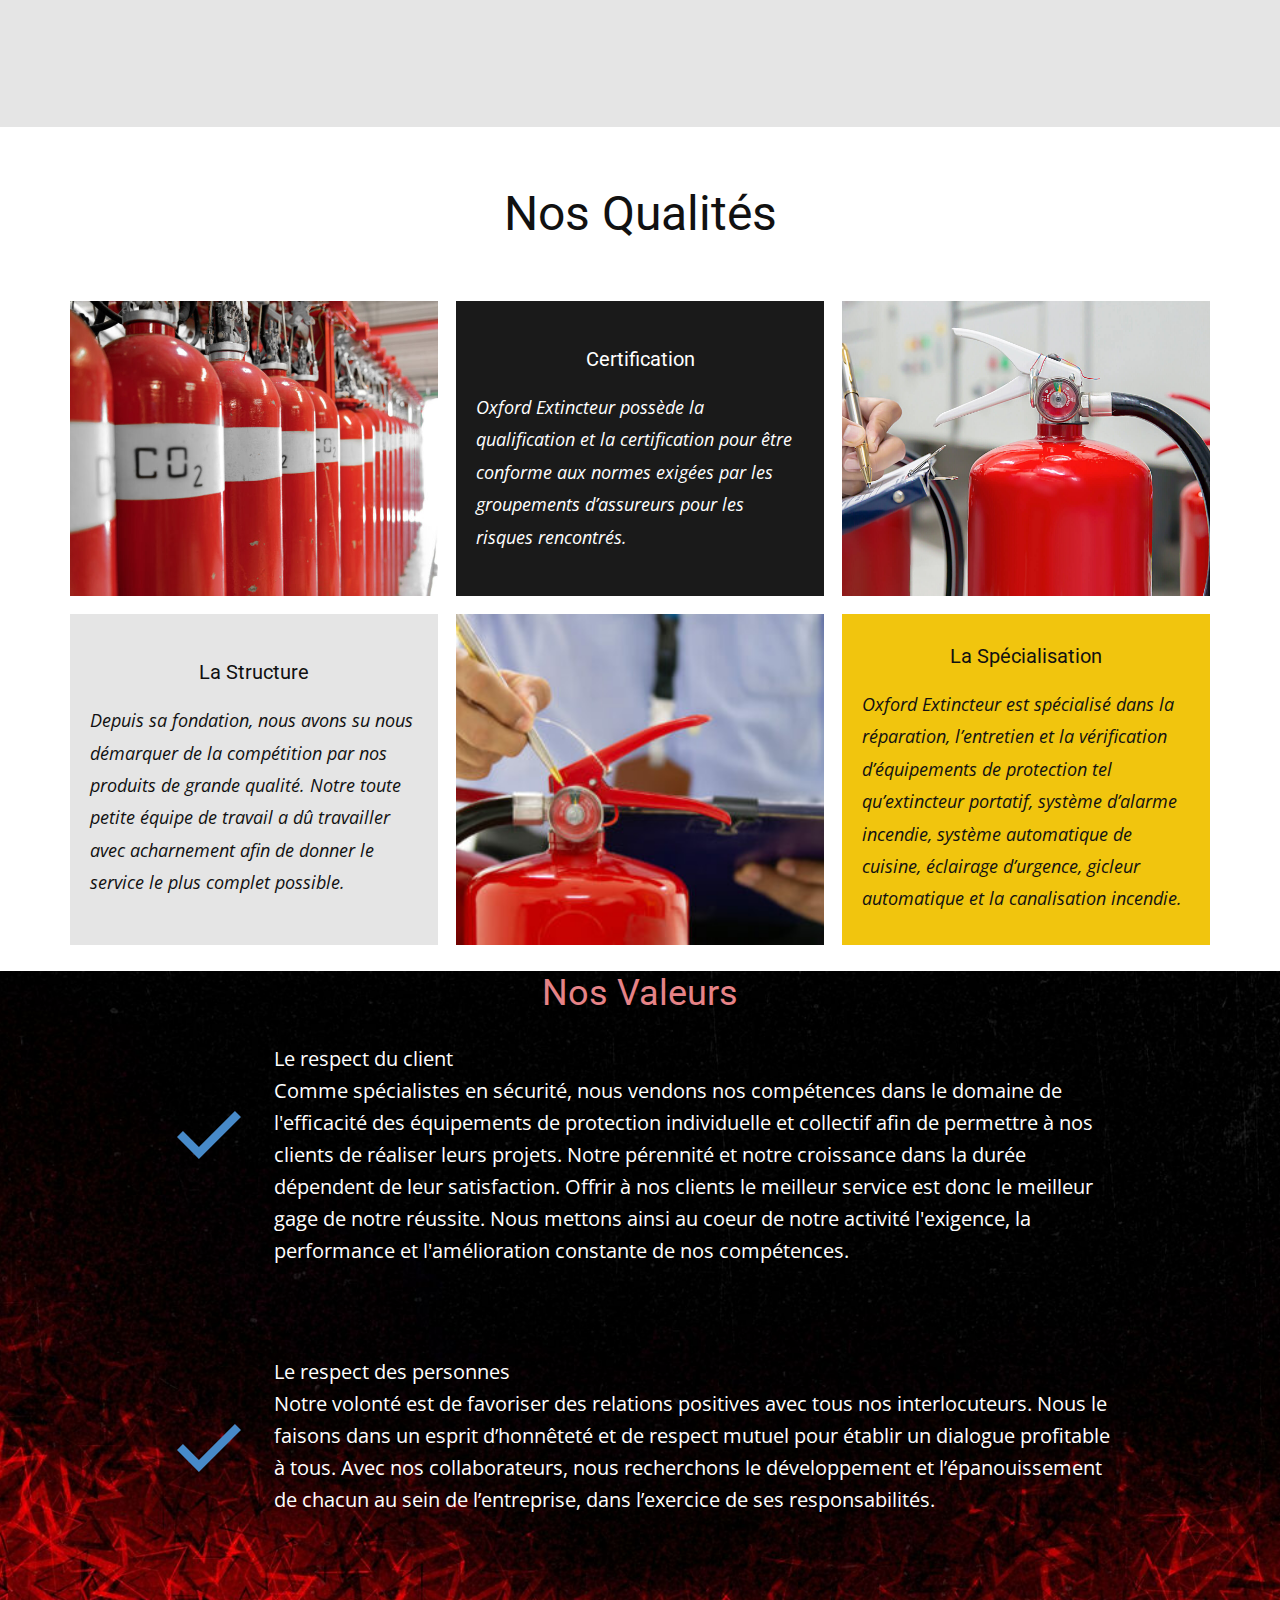
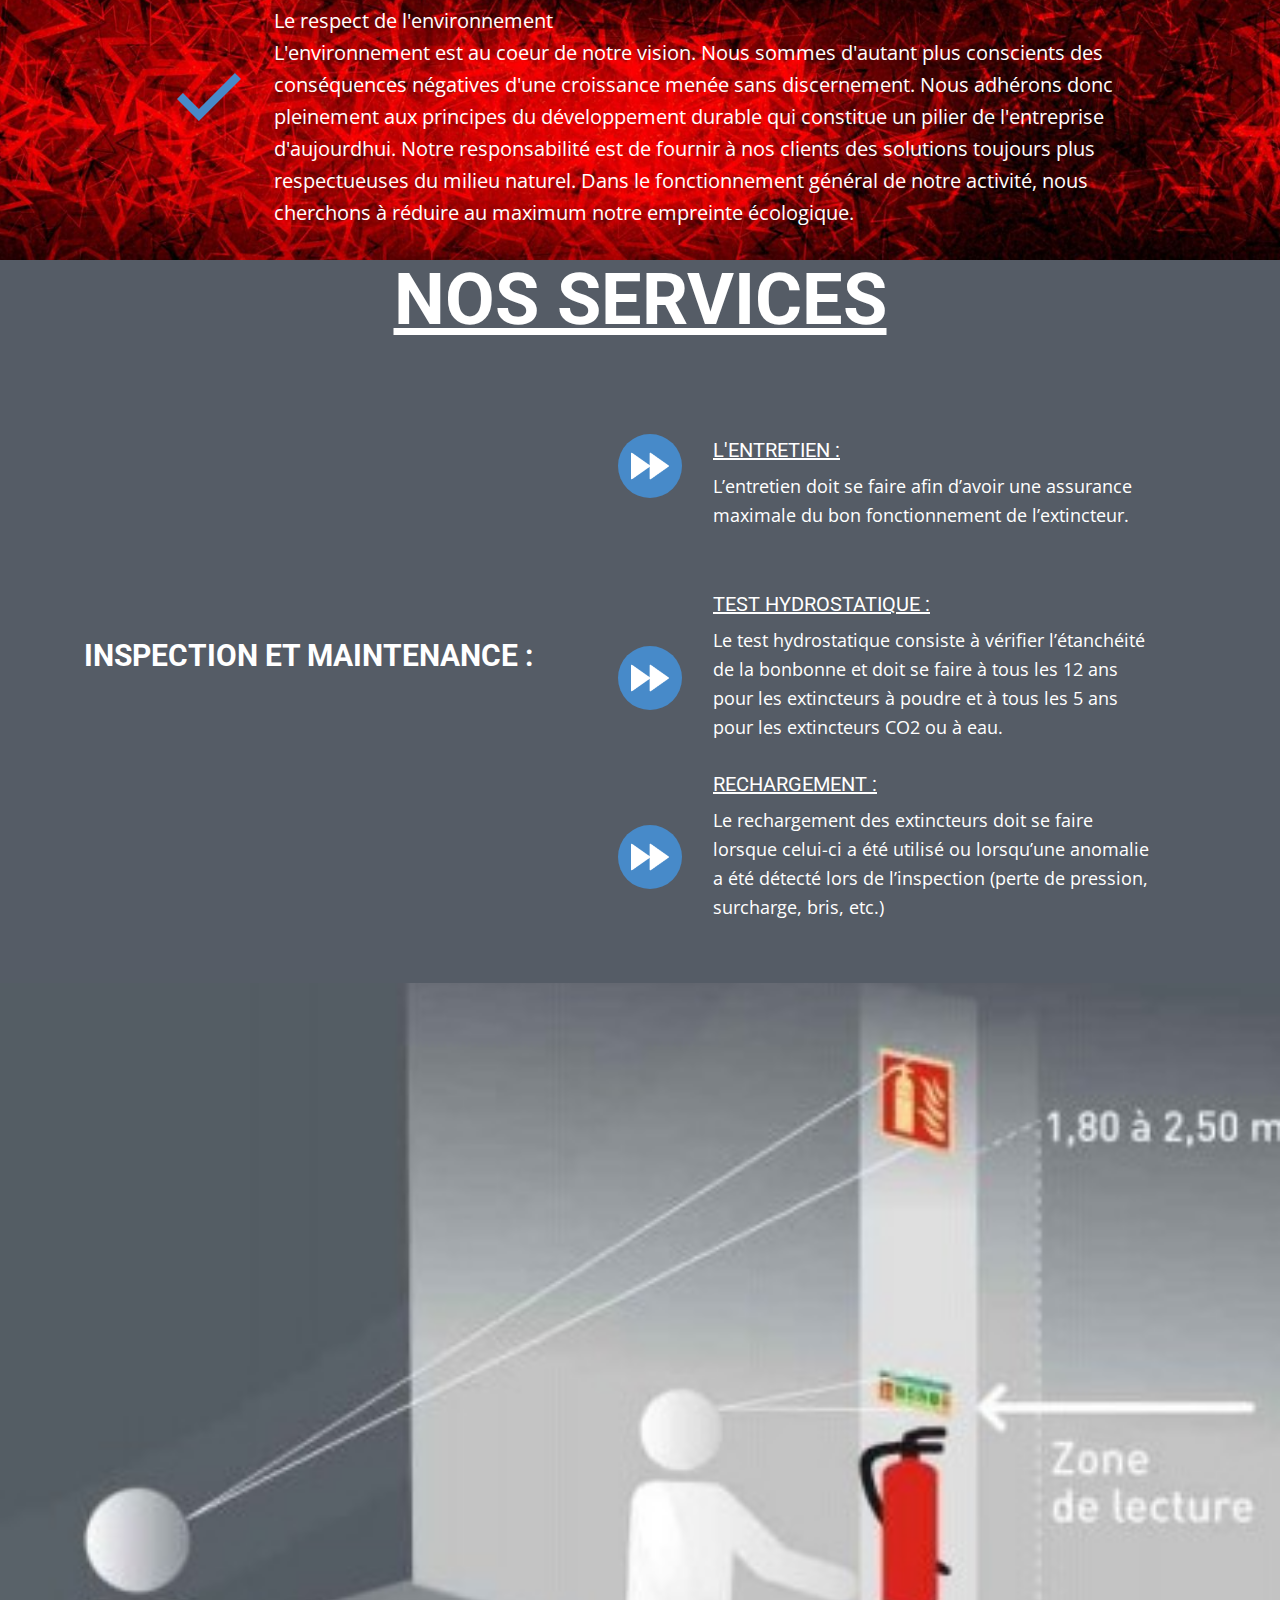
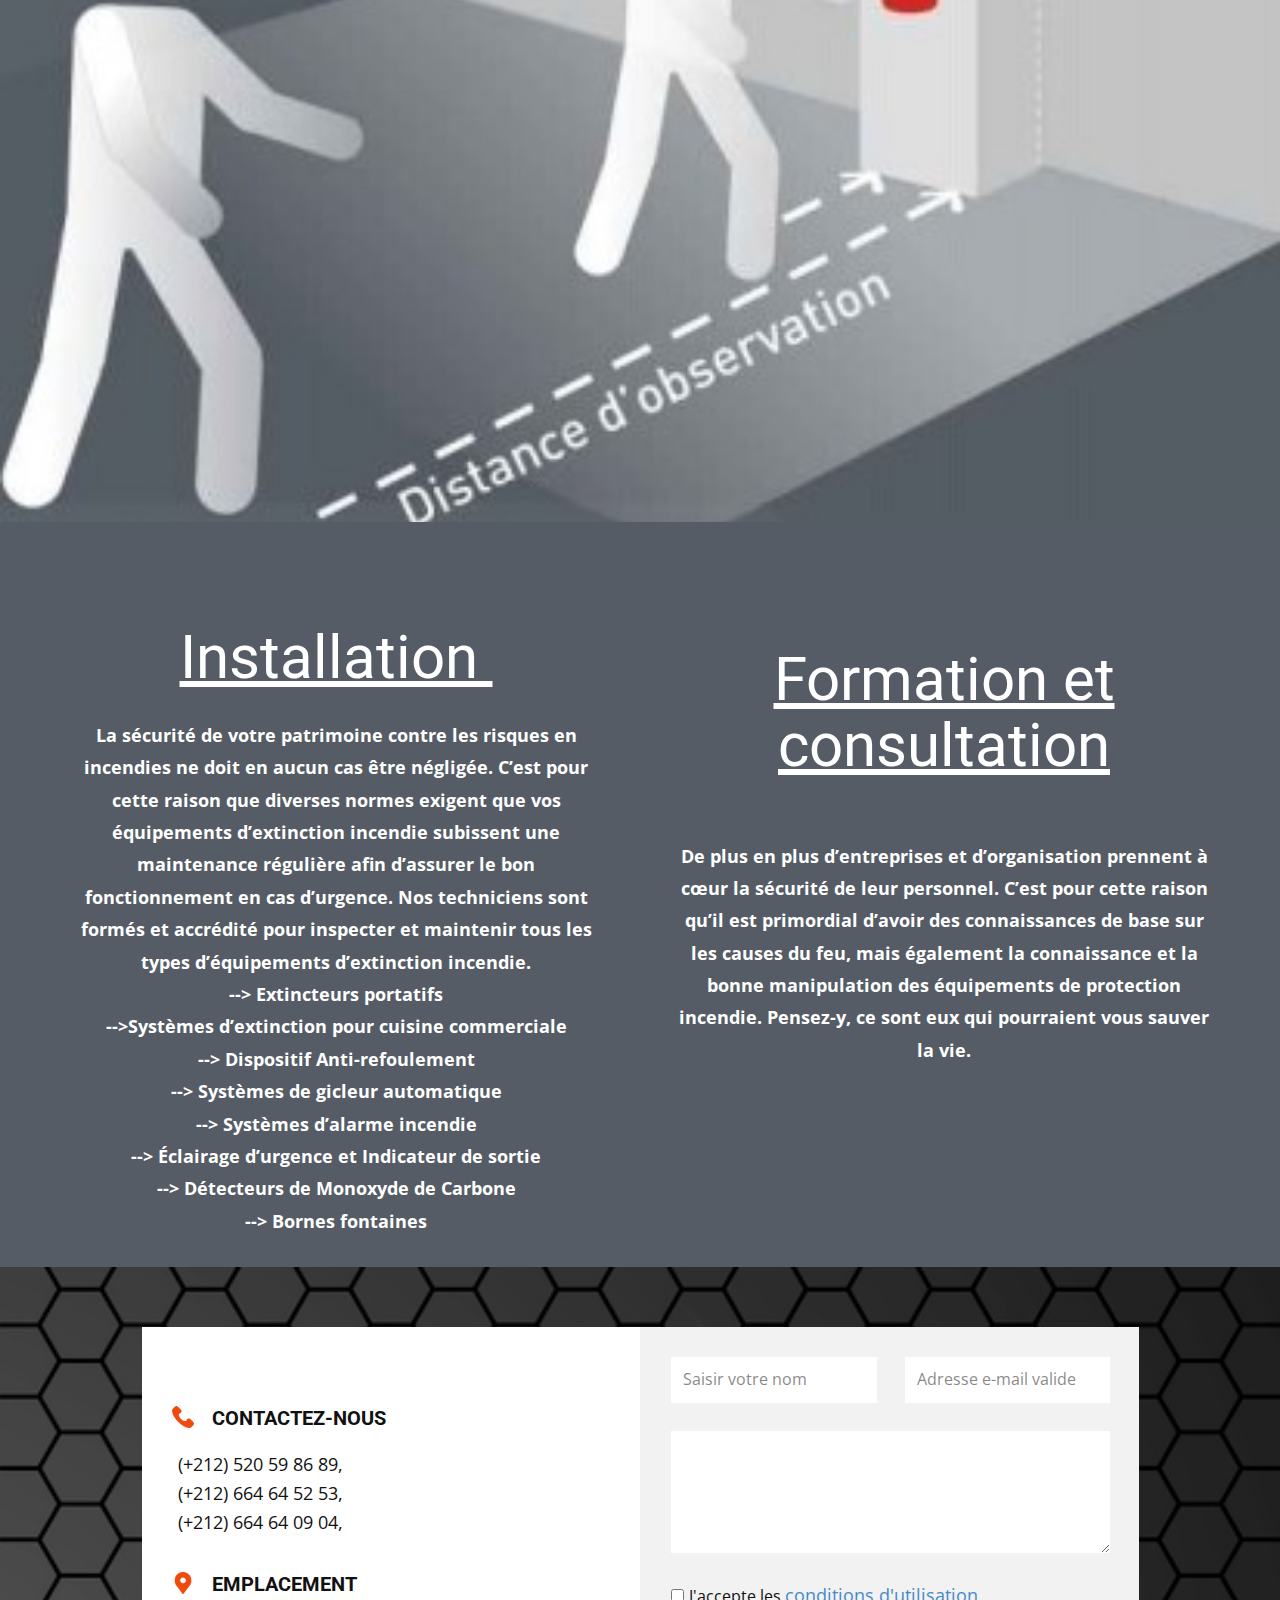
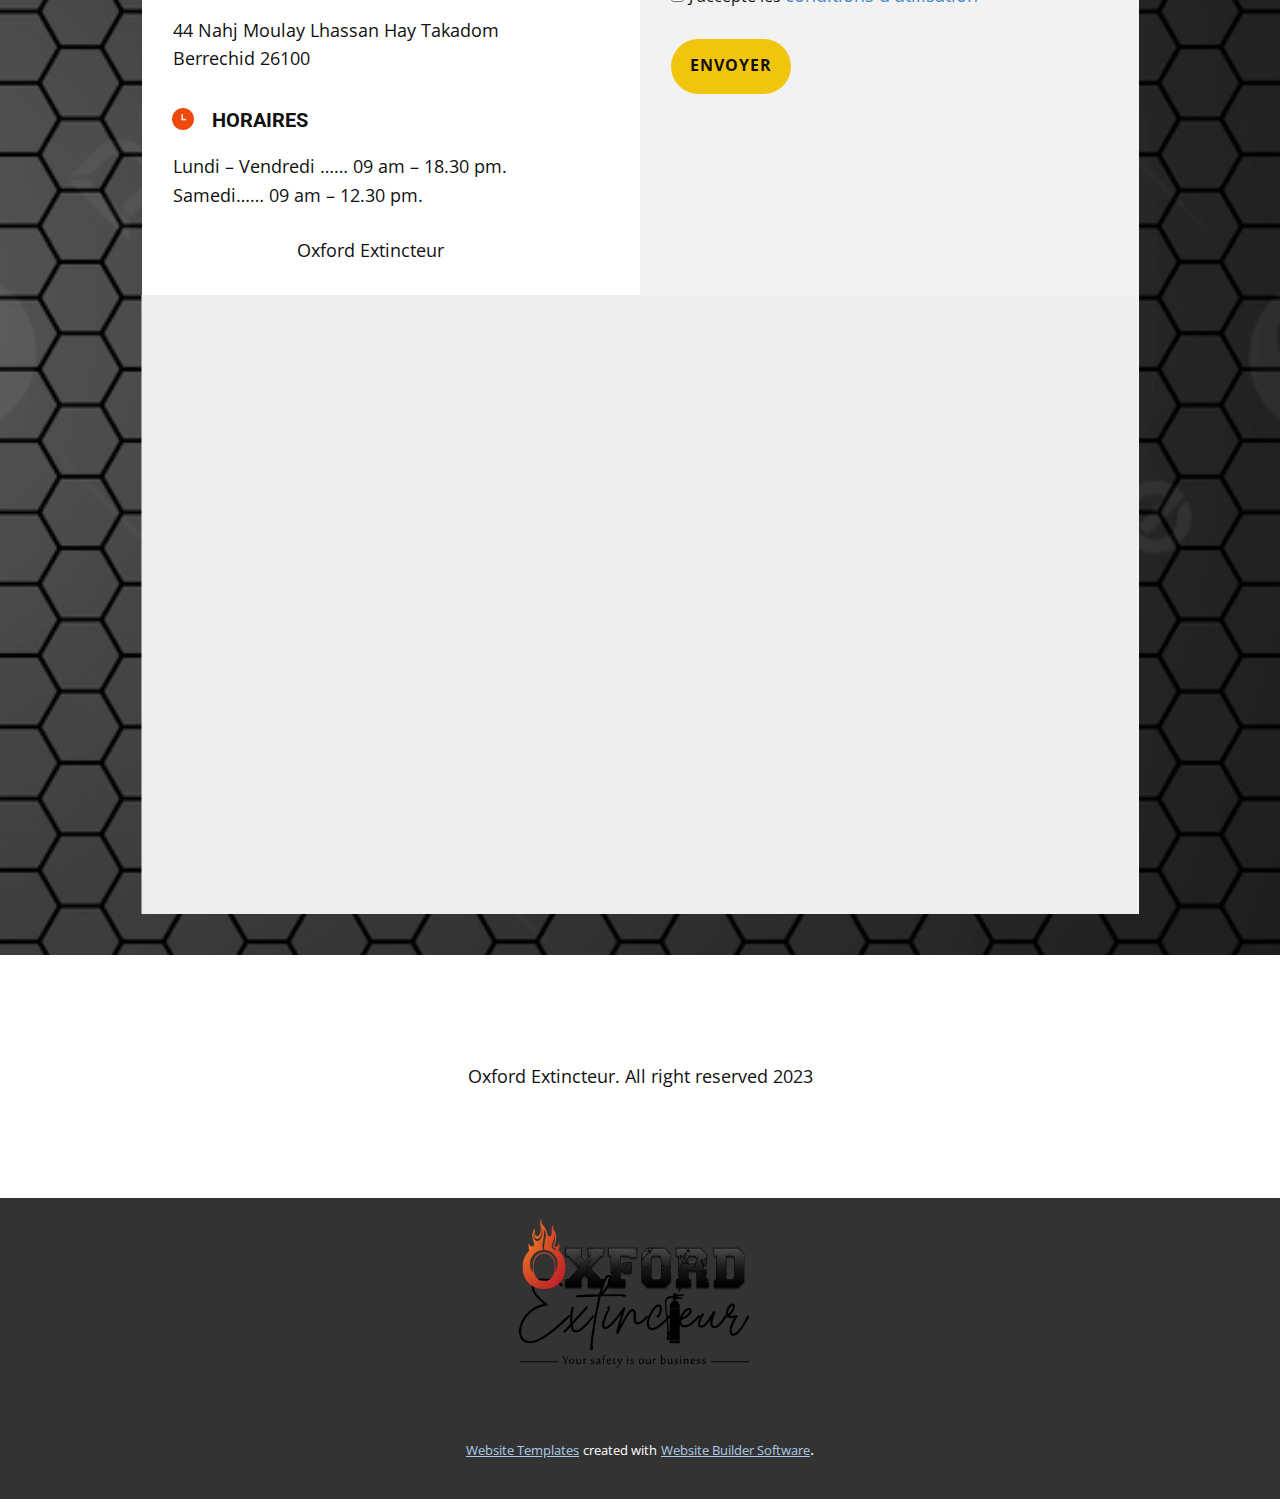
==== commit c7201d5a: "mycomm" ====
--- a/Accueil.html
+++ b/Accueil.html
@@ -367,7 +367,7 @@
                       </div>
                       <div class="u-form-email u-form-group u-form-partition-factor-2">
                         <label for="email-5a14" class="u-form-control-hidden u-label" wfd-invisible="true">Email</label>
-                        <input type="email" placeholder="Saisir une adresse e-mail valide" id="email-5a14" name="email" class="u-border-none u-input u-input-rectangle" required="">
+                        <input type="email" placeholder="Adresse e-mail valide" id="email-5a14" name="email" class="u-border-none u-input u-input-rectangle" required="">
                       </div>
                       <div class="u-form-group u-form-message">
                         <label for="message-5a14" class="u-form-control-hidden u-label" wfd-invisible="true">Message</label>
